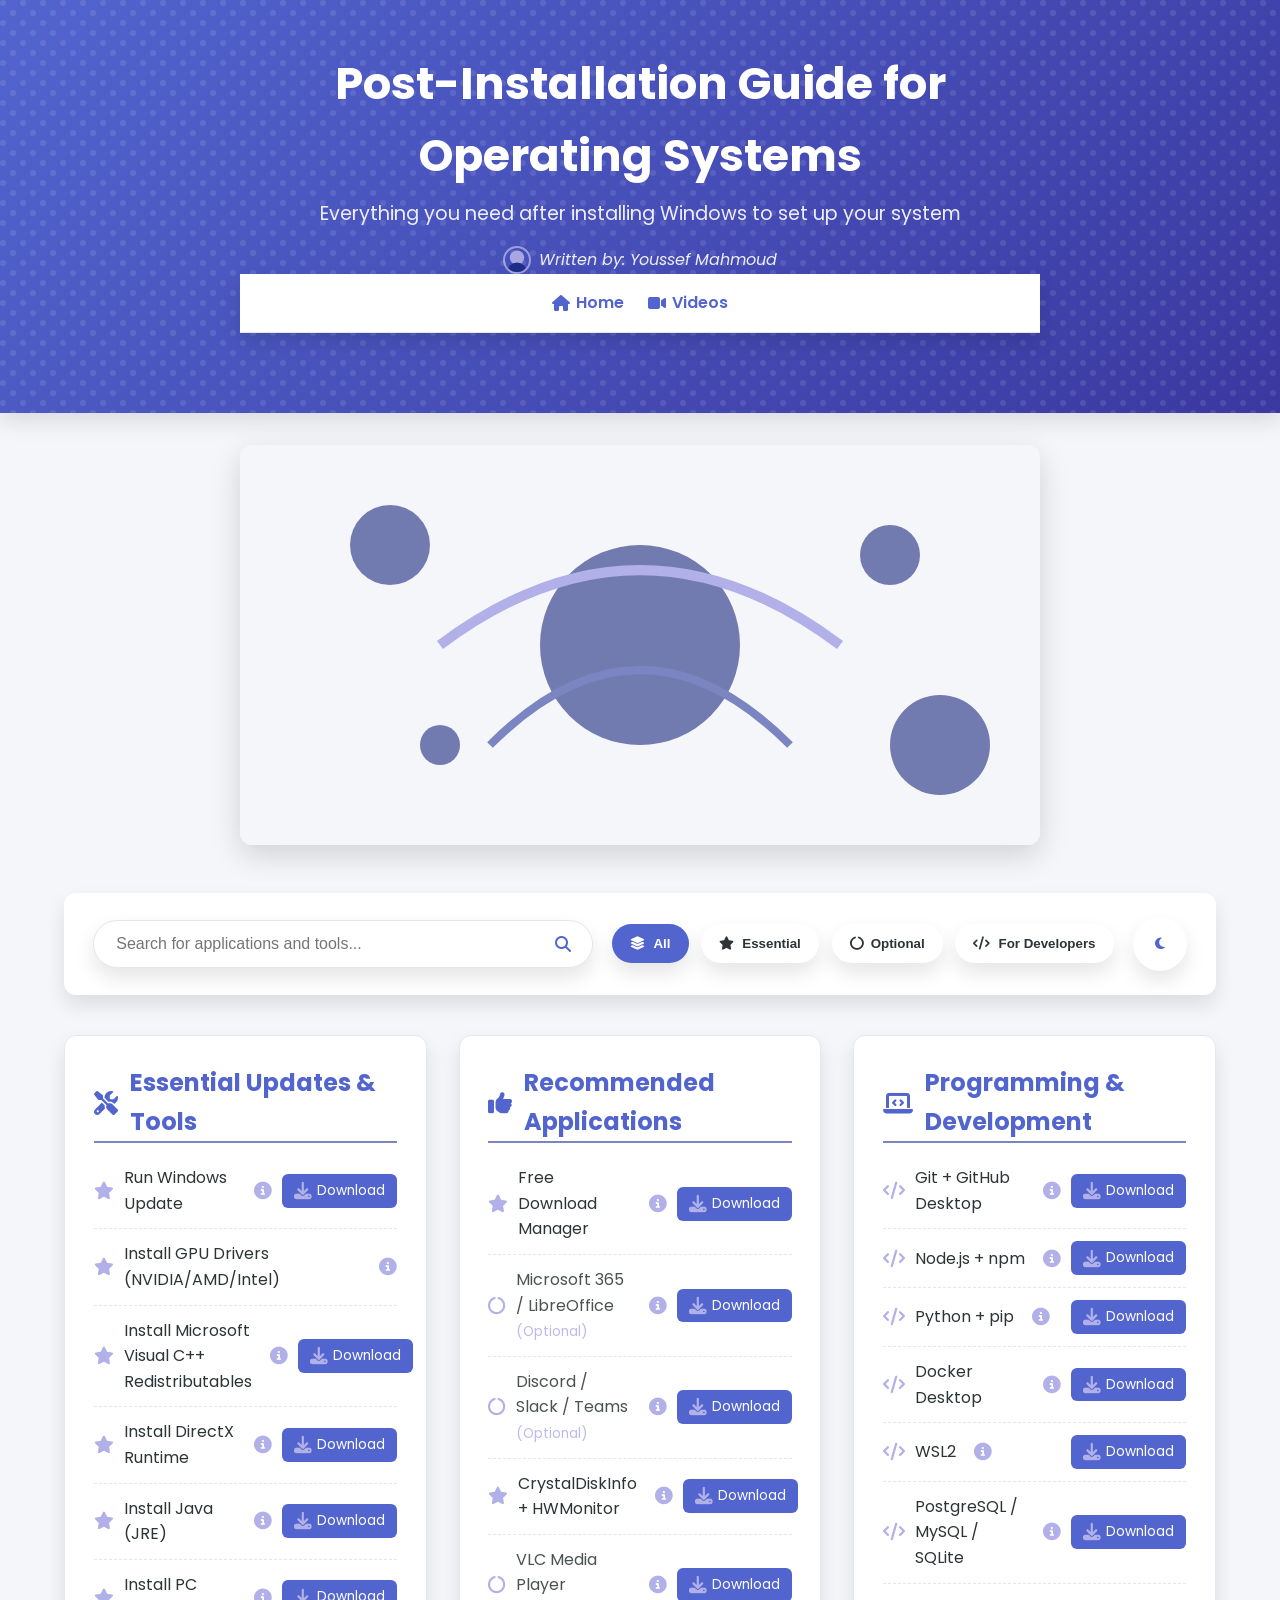
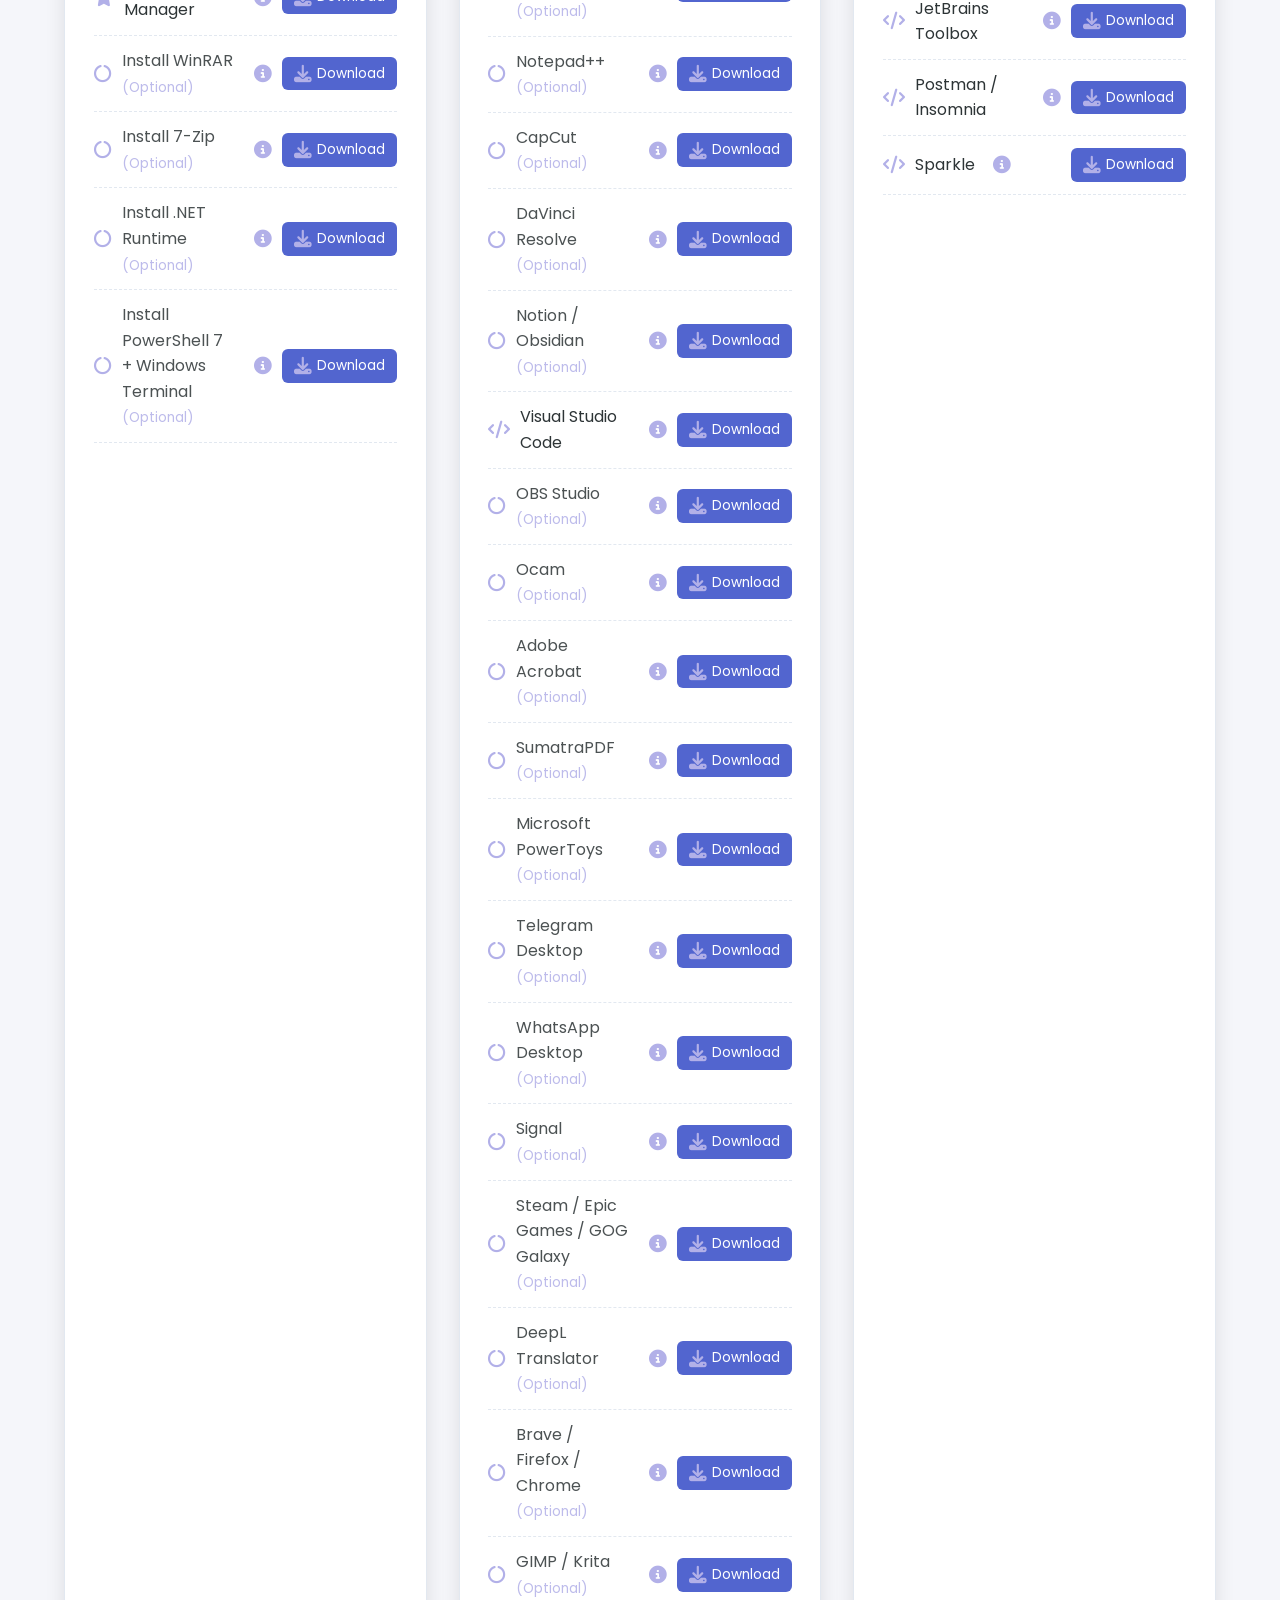
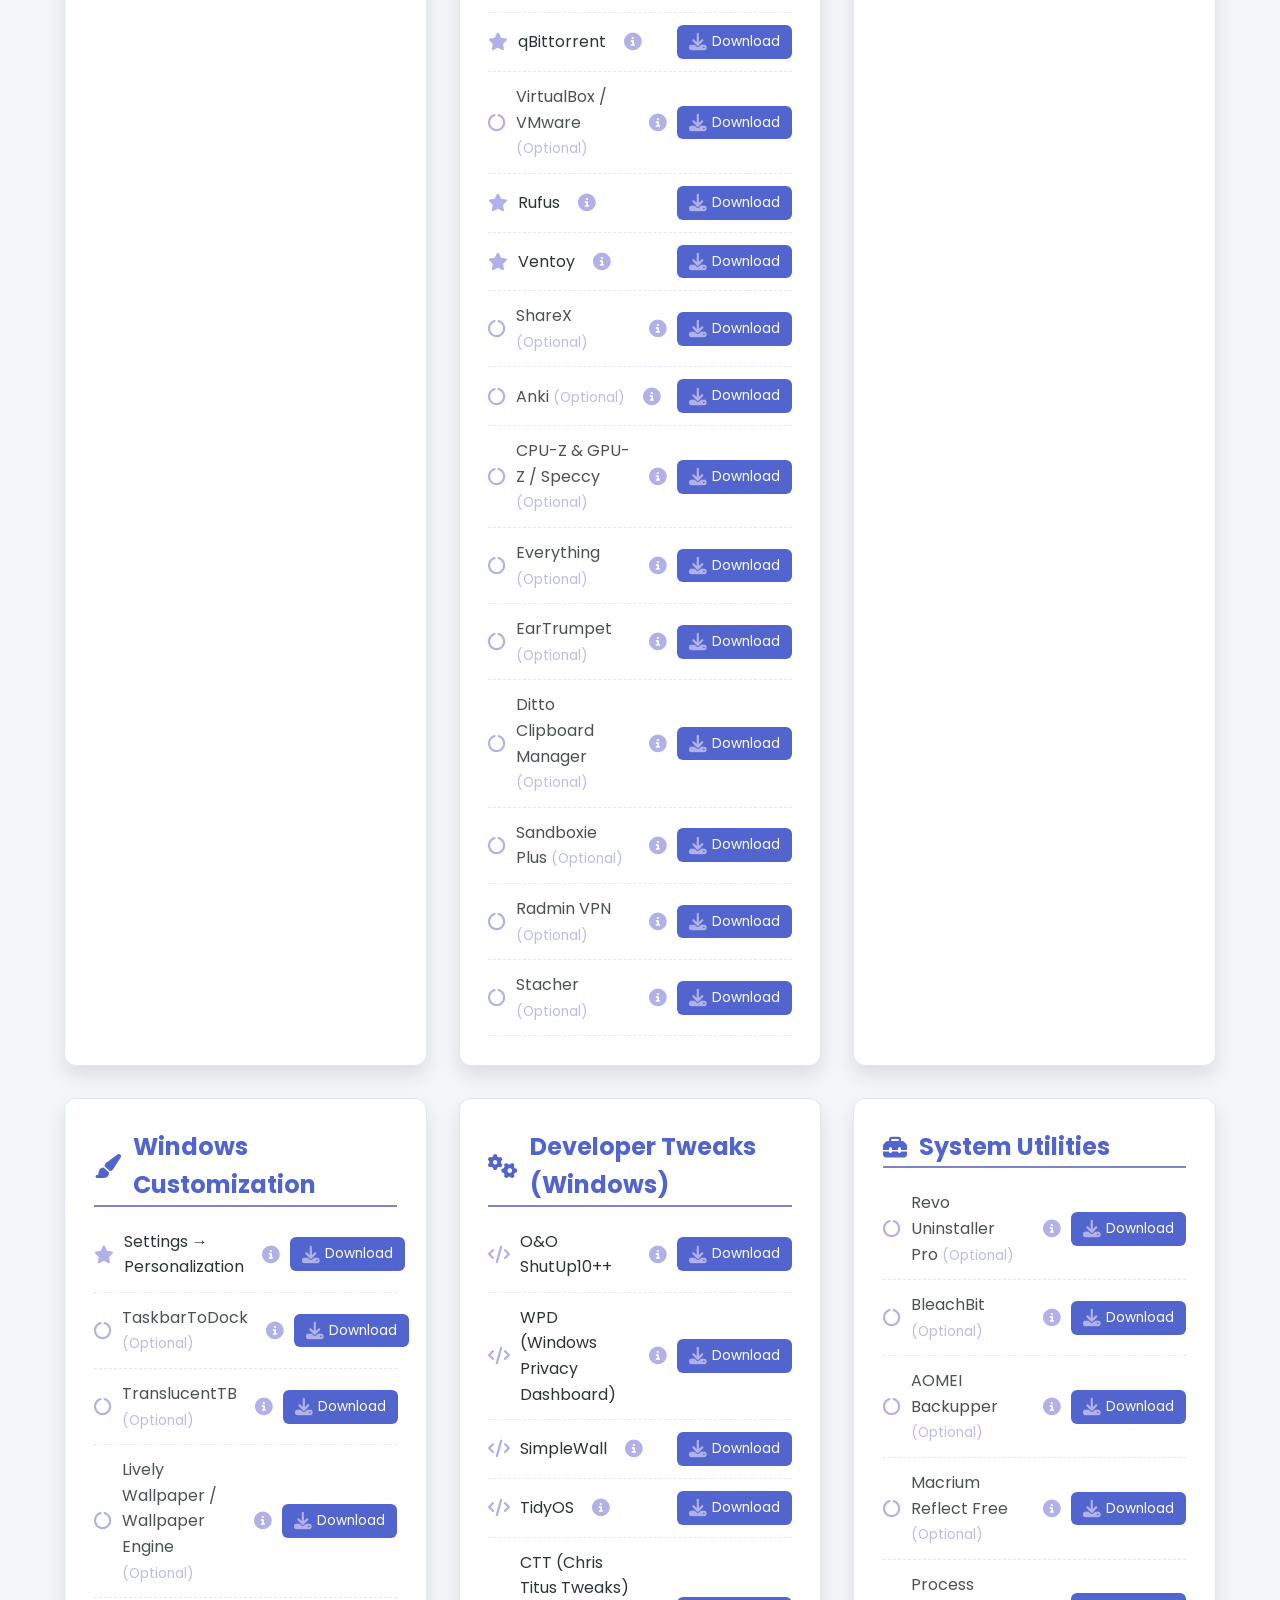
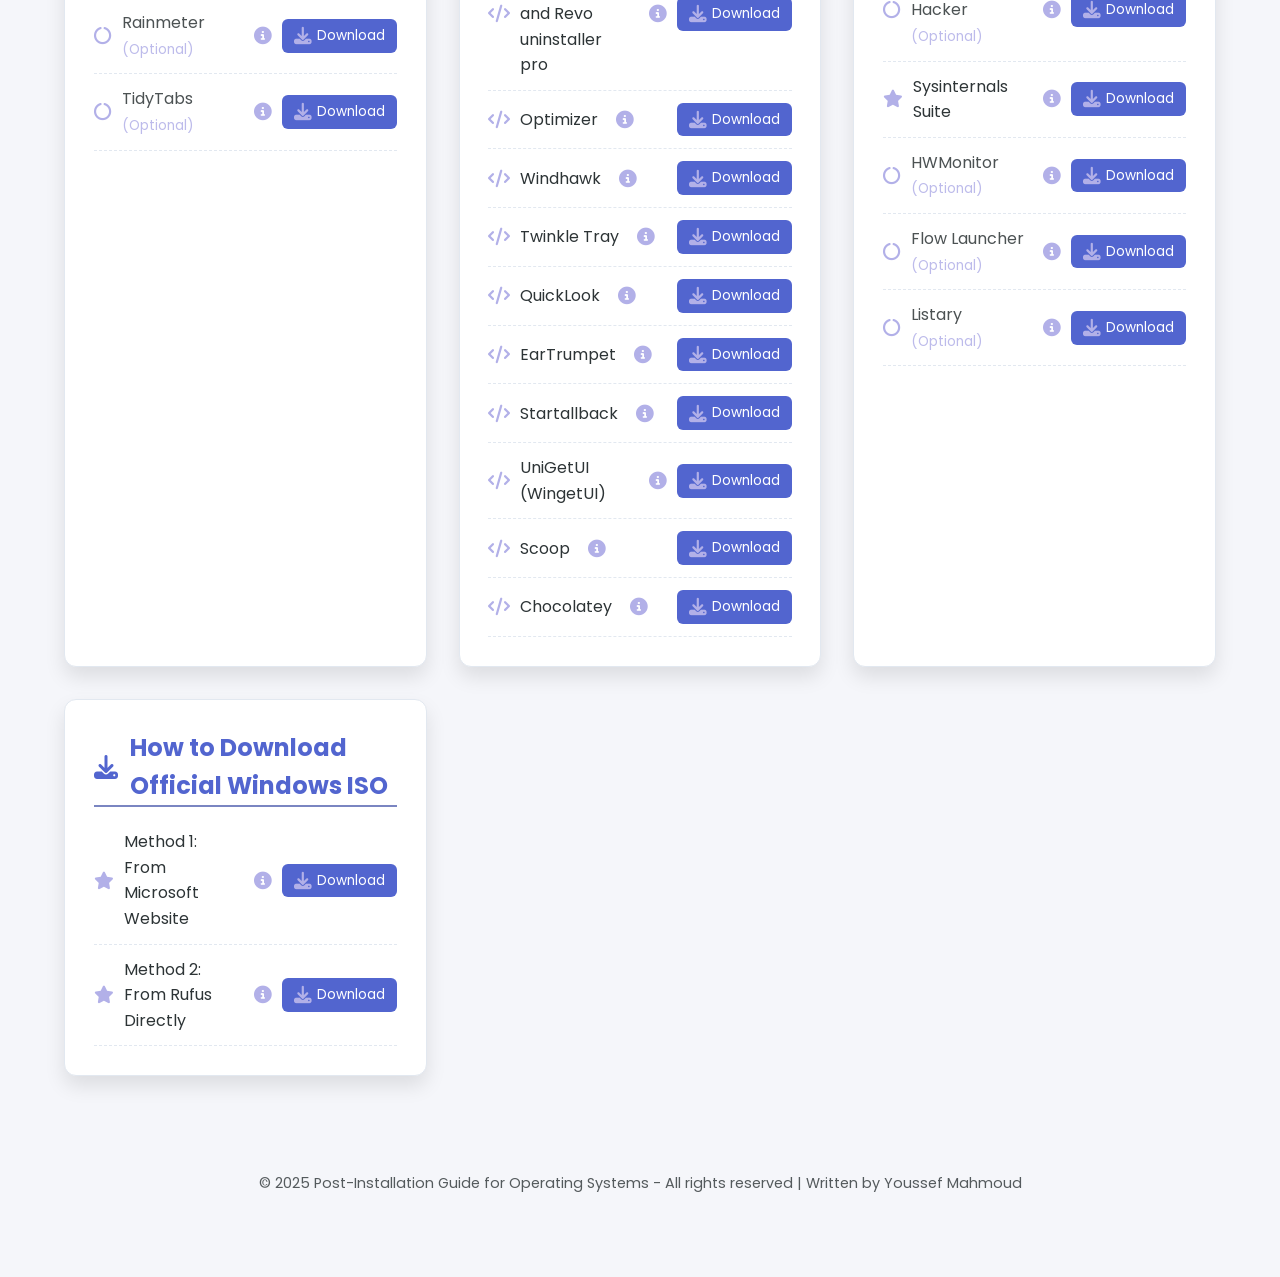
==== index.html @ 60658f1a "Update index.html" ====
<!DOCTYPE html>
<html lang="en">

<head>
    <meta charset="UTF-8">
    <meta name="viewport" content="width=device-width, initial-scale=1.0">
    <title>Post-Installation Guide for Operating Systems</title>
    <link rel="stylesheet" href="https://cdnjs.cloudflare.com/ajax/libs/font-awesome/6.4.0/css/all.min.css">
    <link href="https://fonts.googleapis.com/css2?family=Poppins:wght@300;400;500;600;700&display=swap"
        rel="stylesheet">
    <style>
        :root {
            --primary: #5265cf;
            --primary-dark: #3B38A0;
            --secondary: #7A85C1;
            --accent: #B2B0E8;
            --text: #2d3436;
            --bg: #f5f6fa;
            --card: #ffffff;
            --border: #e2e8f0;
            --shadow: 0 10px 20px rgba(0, 0, 0, 0.1);
            --radius: 12px;
            --transition: all 0.3s ease;
            --header-bg: linear-gradient(135deg, var(--primary), var(--primary-dark));
            --filter-btn-bg: #ffffff;
            --filter-btn-text: #2d3436;
            --search-bg: #ffffff;
        }

        .dark-mode {
            --text: #e2e8f0;
            --bg: #121826;
            --card: #1a2234;
            --border: #2d3748;
            --shadow: 0 10px 20px rgba(0, 0, 0, 0.25);
            --header-bg: linear-gradient(135deg, var(--primary-dark), var(--primary));
            --filter-btn-bg: #1e293b;
            --filter-btn-text: #e2e8f0;
            --search-bg: #1e293b;
        }

        /* Make all H2 headers and icons visible in dark mode */
        .dark-mode h2,
        .dark-mode h2 i {
            color: var(--text);
        }



        * {
            margin: 0;
            padding: 0;
            box-sizing: border-box;
            transition: var(--transition);
        }

        body {
            font-family: 'Poppins', sans-serif;
            background-color: var(--bg);
            color: var(--text);
            line-height: 1.6;
            padding-bottom: 50px;
        }

        header {
            background: var(--header-bg);
            color: white;
            padding: 3rem 1rem;
            text-align: center;
            box-shadow: var(--shadow);
            position: relative;
            overflow: hidden;
        }

        header::before {
            content: "";
            position: absolute;
            top: 0;
            left: 0;
            right: 0;
            bottom: 0;
            background-image: url("data:image/svg+xml,%3Csvg width='20' height='20' viewBox='0 0 20 20' xmlns='http://www.w3.org/2000/svg'%3E%3Cg fill='%23ffffff' fill-opacity='0.1' fill-rule='evenodd'%3E%3Ccircle cx='3' cy='3' r='3'/%3E%3Ccircle cx='13' cy='13' r='3'/%3E%3C/g%3E%3C/svg%3E");
            z-index: 0;
        }

        .header-content {
            position: relative;
            z-index: 1;
            max-width: 800px;
            margin: 0 auto;
        }

        h1 {
            font-size: 2.8rem;
            margin-bottom: 0.5rem;
            font-weight: 700;
        }

        .subtitle {
            font-size: 1.2rem;
            opacity: 0.9;
            margin-bottom: 1rem;
        }

        .author {
            font-style: italic;
            opacity: 0.9;
            display: flex;
            align-items: center;
            justify-content: center;
            gap: 8px;
        }

        .author img {
            width: 28px;
            height: 28px;
            border-radius: 50%;
            object-fit: cover;
            border: 2px solid rgba(255, 255, 255, 0.5);
        }

        .container {
            max-width: 1200px;
            margin: 2.5rem auto;
            padding: 0 1.5rem;
        }

        .controls {
            display: flex;
            flex-wrap: wrap;
            gap: 1.2rem;
            margin-bottom: 2.5rem;
            justify-content: center;
            align-items: center;
            background: var(--card);
            padding: 1.5rem;
            border-radius: var(--radius);
            box-shadow: var(--shadow);
        }

        .search-box {
            flex: 1;
            min-width: 280px;
            max-width: 500px;
            position: relative;
        }

        .search-box input {
            width: 100%;
            padding: 14px 22px;
            border: 1px solid var(--border);
            border-radius: 50px;
            background-color: var(--search-bg);
            color: var(--text);
            font-size: 1rem;
            box-shadow: var(--shadow);
        }

        .search-box i {
            position: absolute;
            right: 22px;
            top: 50%;
            transform: translateY(-50%);
            color: var(--primary);
        }

        .filter-buttons {
            display: flex;
            flex-wrap: wrap;
            gap: 0.8rem;
            justify-content: center;
        }

        .filter-btn {
            padding: 12px 18px;
            border: none;
            border-radius: 50px;
            background-color: var(--filter-btn-bg);
            color: var(--filter-btn-text);
            cursor: pointer;
            font-weight: 600;
            box-shadow: var(--shadow);
            display: flex;
            align-items: center;
            gap: 8px;
        }

        .filter-btn.active {
            background-color: var(--primary);
            color: white;
        }

        .filter-btn:hover {
            background-color: var(--primary);
            color: white;
            transform: translateY(-2px);
        }

        .theme-toggle {
            background: var(--card);
            border: none;
            border-radius: 50%;
            width: 54px;
            height: 54px;
            display: flex;
            align-items: center;
            justify-content: center;
            cursor: pointer;
            box-shadow: var(--shadow);
            color: var(--primary);
        }

        .theme-toggle:hover {
            transform: rotate(15deg) scale(1.1);
        }

        .content {
            display: grid;
            grid-template-columns: repeat(auto-fill, minmax(330px, 1fr));
            gap: 2rem;
        }

        .category {
            background-color: var(--card);
            border-radius: var(--radius);
            padding: 1.8rem;
            box-shadow: var(--shadow);
            transition: transform 0.3s ease;
            border: 1px solid var(--border);
        }

        .category:hover {
            transform: translateY(-8px);
            box-shadow: 0 12px 20px rgba(0, 0, 0, 0.15);
        }


        .category h2 {
            color: var(--primary);
            font-size: 1.5em;
            margin-bottom: 10px;
            border-bottom: 2px solid var(--secondary);
            display: flex;
            align-items: center;
            gap: 12px;

        }

        .category ul {
            list-style-type: none;
        }

        .category li {
            padding: 12px 0;
            border-bottom: 1px dashed var(--border);
            display: flex;
            align-items: center;
            justify-content: space-between;
            gap: 10px;
        }

        .category li:last-child {
            border-bottom: none;
        }

        .category li .item-content {
            display: flex;
            align-items: center;
            gap: 10px;
            flex: 1;
        }

        .category li i {
            color: var(--accent);
            font-size: 1.1rem;
        }

        .optional {
            opacity: 0.85;
        }

        .optional::after {
            content: " (Optional)";
            font-size: 0.85em;
            color: var(--accent);
        }

        .download-btn {
            background: var(--primary);
            color: white;
            border: none;
            border-radius: 6px;
            padding: 6px 12px;
            font-size: 0.85rem;
            cursor: pointer;
            text-decoration: none;
            display: inline-flex;
            align-items: center;
            gap: 5px;
            transition: all 0.2s ease;
        }

        .download-btn:hover {
            background: var(--primary-dark);
            transform: translateY(-2px);
        }

        .footer {
            text-align: center;
            margin-top: 4rem;
            padding: 2rem 1rem;
            color: var(--text);
            opacity: 0.8;
            font-size: 0.9rem;
        }

        .tech-image {
            display: flex;
            justify-content: center;
            margin: 2rem 0 3rem;
        }

        .tech-image img {
            max-width: 100%;
            height: auto;
            border-radius: 12px;
            box-shadow: 0 10px 30px rgba(0, 0, 0, 0.15);
        }

        @media (max-width: 768px) {
            .content {
                grid-template-columns: 1fr;
            }

            .controls {
                flex-direction: column;
            }

            .search-box {
                width: 100%;
            }

            h1 {
                font-size: 2.2rem;
            }
        }

        .highlight {
            background-color: rgba(178, 176, 232, 0.3);
            border-radius: 4px;
            padding: 0 4px;
            font-weight: 500;
        }

        .mode-indicator {
            position: fixed;
            bottom: 20px;
            right: 20px;
            background: var(--primary);
            color: white;
            padding: 10px 15px;
            border-radius: 50px;
            font-size: 0.9rem;
            box-shadow: var(--shadow);
            display: flex;
            align-items: center;
            gap: 8px;
            z-index: 100;
            opacity: 0.9;
            display: none;
        }

        .program-info {
            display: none;
            background: var(--card);
            border-left: 4px solid var(--primary);
            padding: 12px;
            margin-top: 8px;
            border-radius: 4px;
            font-size: 0.9rem;
            color: var(--text);
        }

        .info-icon {
            color: var(--primary);
            cursor: pointer;
            margin-left: 8px;
        }

        .info-icon:hover {
            color: var(--accent);
        }

        /* Navigation bar */
        .nav-bar {
            display: flex;
            justify-content: center;
            gap: 1.5rem;
            padding: 1rem;
            background: var(--card);
            box-shadow: var(--shadow);
            border-bottom: 1px solid var(--border);
            margin-bottom: 2rem;
        }

        .nav-link {
            font-weight: 600;
            text-decoration: none;
            color: var(--primary);
            display: flex;
            align-items: center;
            gap: 6px;
        }

        .nav-link:hover {
            color: var(--primary-dark);
        }
    </style>
</head>

<body class="light-mode">
    <header>
        <div class="header-content">
            <h1>Post-Installation Guide for Operating Systems</h1>
            <p class="subtitle">Everything you need after installing Windows to set up your system</p>
            <p class="author">
                <img src="data:image/svg+xml,%3Csvg xmlns='http://www.w3.org/2000/svg' viewBox='0 0 100 100'%3E%3Ccircle cx='50' cy='40' r='30' fill='%23B2B0E8'/%3E%3Ccircle cx='50' cy='100' r='40' fill='%231A2A80'/%3E%3C/svg%3E"
                    alt="Youssef Mahmoud">
                Written by: Youssef Mahmoud
            </p>
            <nav class="nav-bar">
                <a href="index.html" class="nav-link"><i class="fas fa-home"></i> Home</a>
                <a href="videos.html" class="nav-link"><i class="fas fa-video"></i> Videos</a>
            </nav>

        </div>
    </header>

    <div class="tech-image">
        <img src="data:image/svg+xml,%3Csvg xmlns='http://www.w3.org/2000/svg' viewBox='0 0 800 400'%3E%3Crect fill='%23f5f6fa' width='800' height='400'/%3E%3Cg fill='%231A2A80' opacity='0.6'%3E%3Ccircle cx='400' cy='200' r='100'/%3E%3Ccircle cx='650' cy='110' r='30'/%3E%3Ccircle cx='200' cy='300' r='20'/%3E%3Ccircle cx='150' cy='100' r='40'/%3E%3Ccircle cx='700' cy='300' r='50'/%3E%3C/g%3E%3Cpath d='M200,200 Q400,50 600,200' stroke='%23B2B0E8' stroke-width='10' fill='none'/%3E%3Cpath d='M250,300 Q400,150 550,300' stroke='%237A85C1' stroke-width='8' fill='none'/%3E%3C/svg%3E"
            alt="Tech Background" width="800" height="400" id="tech-image">
    </div>

    <div class="container">
        <div class="controls">
            <div class="search-box">
                <input type="text" id="search-input" placeholder="Search for applications and tools...">
                <i class="fas fa-search"></i>
            </div>

            <div class="filter-buttons">
                <button class="filter-btn active" data-filter="all">
                    <i class="fas fa-layer-group"></i> All
                </button>
                <button class="filter-btn" data-filter="essential">
                    <i class="fas fa-star"></i> Essential
                </button>
                <button class="filter-btn" data-filter="optional">
                    <i class="fas fa-circle-notch"></i> Optional
                </button>
                <button class="filter-btn" data-filter="dev">
                    <i class="fas fa-code"></i> For Developers
                </button>
            </div>

            <button class="theme-toggle" id="theme-toggle">
                <i class="fas fa-moon"></i>
            </button>
        </div>

        <div class="content" id="content-container">
            <!-- Content will be populated by JavaScript -->
        </div>
    </div>

    <div class="footer">
        <p>© 2025 Post-Installation Guide for Operating Systems - All rights reserved | Written by Youssef Mahmoud</p>
    </div>

    <div class="mode-indicator" id="mode-indicator">
        <i class="fas fa-sun"></i> Light Mode
    </div>

    <script>
        // Data from the PDF with download links and descriptions
        const data = [
            {
                title: "Essential Updates & Tools",
                icon: "fas fa-tools",
                items: [
                    { name: "Run Windows Update", type: "essential", link: "ms-settings:windowsupdate", description: "Keep your system secure and up-to-date with the latest patches and features from Microsoft." },
                    { name: "Install GPU Drivers (NVIDIA/AMD/Intel)", type: "essential", description: "Get the latest graphics drivers for optimal gaming and multimedia performance." },
                    { name: "Install Microsoft Visual C++ Redistributables", type: "essential", link: "https://github.com/MicrosoftDocs/cpp-docs/blob/main/docs/windows/latest-supported-vc-redist.md", description: "Required runtime components for many applications developed with Visual Studio." },
                    { name: "Install DirectX Runtime", type: "essential", link: "https://www.microsoft.com/en-us/download/details.aspx?id=35", description: "Essential for running games and multimedia applications on Windows." },
                    { name: "Install Java (JRE)", type: "essential", link: "https://www.java.com/download/", description: "Java Runtime Environment needed to run Java applications and applets." },
                    { name: "Install PC Manager", type: "essential", link: "https://pcmanager.microsoft.com/en-us", description: "Microsoft's utility for optimizing and maintaining your PC's performance." },
                    { name: "Install WinRAR", type: "optional", link: "https://www.win-rar.com/download.html", description: "Powerful archive manager that can unpack various compression formats." },
                    { name: "Install 7-Zip", type: "optional", link: "https://www.7-zip.org/download.html", description: "Open-source file archiver with high compression ratio support for many formats." },
                    { name: "Install .NET Runtime", type: "optional", link: "https://dotnet.microsoft.com/download/dotnet", description: "Framework for building and running applications on Windows." },
                    { name: "Install PowerShell 7 + Windows Terminal", type: "optional", link: "https://github.com/PowerShell/PowerShell/releases", description: "Modern command-line shell and terminal for power users and developers." }
                ]
            },
            {
                title: "Recommended Applications",
                icon: "fas fa-thumbs-up",
                items: [
                    { name: "Free Download Manager", type: "essential", link: "https://www.freedownloadmanager.org/download.htm", description: "Accelerates downloads and supports torrents and video downloading." },
                    { name: "Microsoft 365 / LibreOffice", type: "optional", link: "https://www.microsoft.com/microsoft-365", description: "Productivity suites for documents, spreadsheets, and presentations." },
                    { name: "Discord / Slack / Teams", type: "optional", link: "https://discord.com/download", description: "Communication platforms for messaging, voice, and video calls." },
                    { name: "CrystalDiskInfo + HWMonitor", type: "essential", link: "https://crystalmark.info/en/software/crystaldiskinfo/", description: "Tools for monitoring hard drive health and system temperatures." },
                    { name: "VLC Media Player", type: "optional", link: "https://www.videolan.org/vlc/", description: "Versatile media player that supports almost all audio and video formats." },
                    { name: "Notepad++", type: "optional", link: "https://notepad-plus-plus.org/downloads/", description: "Advanced text editor with syntax highlighting for programmers." },
                    { name: "CapCut", type: "optional", link: "https://www.capcut.com/download", description: "User-friendly video editing software with professional features." },
                    { name: "DaVinci Resolve", type: "optional", link: "https://www.blackmagicdesign.com/products/davinciresolve", description: "Professional video editing, color correction, and audio post-production software." },
                    { name: "Notion / Obsidian", type: "optional", link: "https://www.notion.so/desktop", description: "Note-taking and knowledge management applications." },
                    { name: "Visual Studio Code", type: "dev", link: "https://code.visualstudio.com/download", description: "Lightweight but powerful source code editor with extensive extension support." },
                    { name: "OBS Studio", type: "optional", link: "https://obsproject.com/download", description: "Open-source software for video recording and live streaming." },
                    { name: "Ocam", type: "optional", link: "https://ohsoft.net/eng/ocam/", description: "A lightweight screen recorder and screenshot capture tool." },
                    { name: "Adobe Acrobat", type: "optional", link: "https://get.adobe.com/reader/", description: "PDF viewer and editor with advanced features for document management." },
                    { name: "SumatraPDF", type: "optional", link: "https://www.sumatrapdfreader.org/download-free-pdf-viewer", description: "Lightweight PDF, eBook, and document viewer with minimal resource usage." },
                    { name: "Microsoft PowerToys", type: "optional", link: "https://github.com/microsoft/PowerToys/releases", description: "Utilities for power users to tune and streamline Windows experience." },
                    { name: "Telegram Desktop", type: "optional", link: "https://desktop.telegram.org/", description: "Fast and secure messaging app with sync across devices." },
                    { name: "WhatsApp Desktop", type: "optional", link: "https://www.whatsapp.com/download", description: "Desktop version of the popular messaging application." },
                    { name: "Signal", type: "optional", link: "https://signal.org/download/", description: "Private and secure messaging app with end-to-end encryption." },
                    { name: "Steam / Epic Games / GOG Galaxy", type: "optional", link: "https://store.steampowered.com/about/", description: "Digital distribution platforms for video games." },
                    { name: "DeepL Translator", type: "optional", link: "https://www.deepl.com/translator", description: "AI-powered translation tool with high accuracy." },
                    { name: "Brave / Firefox / Chrome", type: "optional", link: "https://www.mozilla.org/firefox/new/", description: "Web browsers with various privacy and feature focuses." },
                    { name: "GIMP / Krita", type: "optional", link: "https://www.gimp.org/downloads/", description: "Powerful image editing and digital painting applications." },
                    { name: "qBittorrent", type: "essential", link: "https://www.qbittorrent.org/download.php", description: "Open-source BitTorrent client with no ads and low resource usage." },
                    { name: "VirtualBox / VMware", type: "optional", link: "https://www.virtualbox.org/wiki/Downloads", description: "Virtualization software for running multiple operating systems simultaneously." },
                    { name: "Rufus", type: "essential", link: "https://rufus.ie/en/", description: "Utility for creating bootable USB drives from ISO images." },
                    { name: "Ventoy", type: "essential", link: "https://www.ventoy.net/en/download.html", description: "Tool to create bootable USB drives that can boot multiple ISO files." },
                    { name: "ShareX", type: "optional", link: "https://getsharex.com/", description: "Screen capture, file sharing and productivity tool with many features." },
                    { name: "Anki", type: "optional", link: "https://apps.ankiweb.net/", description: "Powerful flashcard application that uses spaced repetition for efficient learning." },
                    { name: "CPU-Z & GPU-Z / Speccy", type: "optional", link: "https://www.cpuid.com/softwares/cpu-z.html", description: "System information tools that provide detailed hardware specifications." },
                    { name: "Everything", type: "optional", link: "https://www.voidtools.com/downloads/", description: "Lightning-fast file search utility for Windows that indexes your entire drive." },
                    { name: "EarTrumpet", type: "optional", link: "https://github.com/File-New-Project/EarTrumpet/releases", description: "Volume control tool for Windows that provides per-application audio control." },
                    { name: "Ditto Clipboard Manager", type: "optional", link: "https://ditto-cp.sourceforge.io/", description: "Clipboard manager that saves everything you copy for later use." },
                    { name: "Sandboxie Plus", type: "optional", link: "https://sandboxie-plus.com/downloads/", description: "Run applications in an isolated sandbox environment to test and contain potential threats." },
                    { name: "Radmin VPN", type: "optional", link: "https://www.radmin-vpn.com/", description: "Free and easy-to-use VPN software for creating secure virtual LAN networks." },
                    { name: "Stacher", type: "optional", link: "https://stacher.io/", description: "Download YouTube videos and playlists for offline viewing." }
                ]
            },
            {
                title: "Programming & Development",
                icon: "fas fa-laptop-code",
                items: [
                    { name: "Git + GitHub Desktop", type: "dev", link: "https://git-scm.com/downloads", description: "Version control system and GUI client for managing code repositories." },
                    { name: "Node.js + npm", type: "dev", link: "https://nodejs.org/en/download/", description: "JavaScript runtime and package manager for server-side development." },
                    { name: "Python + pip", type: "dev", link: "https://www.python.org/downloads/", description: "Popular programming language and its package installer." },
                    { name: "Docker Desktop", type: "dev", link: "https://www.docker.com/products/docker-desktop", description: "Platform for developing, shipping, and running applications in containers." },
                    { name: "WSL2", type: "dev", link: "https://docs.microsoft.com/en-us/windows/wsl/install", description: "Windows Subsystem for Linux lets you run a Linux environment on Windows." },
                    { name: "PostgreSQL / MySQL / SQLite", type: "dev", link: "https://www.postgresql.org/download/", description: "Popular database management systems for application development." },
                    { name: "JetBrains Toolbox", type: "dev", link: "https://www.jetbrains.com/toolbox-app/", description: "Manages installations of JetBrains IDEs like IntelliJ, PyCharm, and WebStorm." },
                    { name: "Postman / Insomnia", type: "dev", link: "https://www.postman.com/downloads/", description: "API development and testing tools for building and using web services." },
                    { name: "Sparkle", type: "dev", link: "https://github.com/Parcoil/Sparkle/releases/tag/2.6.0", description: "An open-source software update framework for applications, enabling seamless self-updating capabilities. A PowerShell script has been added to download it." }
                ]
            },
            {
                title: "Windows Customization",
                icon: "fas fa-paint-brush",
                items: [
                    { name: "Settings → Personalization", type: "essential", link: "ms-settings:personalization", description: "Built-in Windows settings for customizing appearance and themes." },
                    { name: "TaskbarToDock", type: "optional", link: "https://github.com/d2dyno/TaskbarToDock", description: "Converts the Windows taskbar into a macOS-style dock." },
                    { name: "TranslucentTB", type: "optional", link: "https://github.com/TranslucentTB/TranslucentTB", description: "Makes the Windows taskbar translucent or completely transparent." },
                    { name: "Lively Wallpaper / Wallpaper Engine", type: "optional", link: "https://apps.microsoft.com/store/detail/lively-wallpaper/9NTM2QC6QWS7", description: "Applications for setting animated and interactive wallpapers." },
                    { name: "Rainmeter", type: "optional", link: "https://www.rainmeter.net/", description: "Desktop customization tool that displays customizable skins." },
                    { name: "TidyTabs", type: "optional", link: "https://www.nurgo-software.com/products/tidytabs", description: "Adds tabbed interface to standard Windows applications." }
                ]
            },
            {
                title: "Developer Tweaks (Windows)",
                icon: "fas fa-cogs",
                items: [
                    { name: "O&O ShutUp10++", type: "dev", link: "https://www.oo-software.com/en/shutup10", description: "Privacy tool that lets you control which Windows features can access your data." },
                    { name: "WPD (Windows Privacy Dashboard)", type: "dev", link: "https://wpd.app/", description: "Tool for adjusting privacy settings and disabling telemetry in Windows." },
                    { name: "SimpleWall", type: "dev", link: "https://www.henrypp.org/product/simplewall", description: "Simple Windows firewall tool with filtering rules for applications." },
                    { name: "TidyOS", type: "dev", link: "https://github.com/builtbybel/TidyOS", description: "Tool for debloating and optimizing Windows 10 and 11 installations." },
                    { name: "CTT (Chris Titus Tweaks) and Revo uninstaller pro", type: "dev", link: "https://github.com/ChrisTitusTech/winutil", description: "Scripts and tools for optimizing Windows performance and removing bloatware." },
                    { name: "Optimizer", type: "dev", link: "https://github.com/hellzerg/optimizer", description: "Portable tool for optimizing Windows by disabling unnecessary features." },
                    { name: "Windhawk", type: "dev", link: "https://windhawk.net/", description: "Platform for modding and customizing Windows with user-created mods." },
                    { name: "Twinkle Tray", type: "dev", link: "https://github.com/xanderfrangos/twinkle-tray", description: "Easily manage the brightness of multiple monitors." },
                    { name: "QuickLook", type: "dev", link: "https://github.com/QL-Win/QuickLook", description: "Bring macOS Quick Look feature to Windows - press spacebar to preview files." },
                    { name: "EarTrumpet", type: "dev", link: "https://github.com/File-New-Project/EarTrumpet/releases", description: "Per-application volume control for Windows." },
                    { name: "Startallback", type: "dev", link: "https://www.startallback.com/", description: "Customizes the Windows 11 Start menu and taskbar to be more like Windows 10." },
                    { name: "UniGetUI (WingetUI)", type: "dev", link: "https://github.com/martinet101/WingetUI", description: "GUI for package managers like Winget and Scoop to easily install applications." },
                    { name: "Scoop", type: "dev", link: "https://scoop.sh/", description: "Command-line installer for Windows that simplifies software installation." },
                    { name: "Chocolatey", type: "dev", link: "https://chocolatey.org/install", description: "Package manager for Windows that automates software installations." }
                ]
            },
            {
                title: "System Utilities",
                icon: "fas fa-toolbox",
                items: [
                    { name: "Revo Uninstaller Pro", type: "optional", link: "https://www.revouninstaller.com/products/revo-uninstaller-pro/", description: "Advanced uninstaller that removes leftover files and registry entries." },
                    { name: "BleachBit", type: "optional", link: "https://www.bleachbit.org/download", description: "System cleaner that frees disk space and protects privacy by deleting unnecessary files." },
                    { name: "AOMEI Backupper", type: "optional", link: "https://www.aomeitech.com/aomei-backupper.html", description: "Backup and restore software for system, disk, partition, and file backup." },
                    { name: "Macrium Reflect Free", type: "optional", link: "https://www.macrium.com/reflectfree", description: "Disk imaging and cloning solution for data backup and recovery." },
                    { name: "Process Hacker", type: "optional", link: "https://processhacker.sourceforge.io/downloads.php", description: "Advanced task manager with detailed process information and system monitoring." },
                    { name: "Sysinternals Suite", type: "essential", link: "https://docs.microsoft.com/en-us/sysinternals/downloads/sysinternals-suite", description: "Collection of advanced system utilities for Windows from Microsoft." },
                    { name: "HWMonitor", type: "optional", link: "https://www.cpuid.com/softwares/hwmonitor.html", description: "Hardware monitoring program that reads PC system health sensors." },
                    { name: "Flow Launcher", type: "optional", link: "https://www.flowlauncher.com/", description: "Application launcher for Windows that helps you quickly find and open programs." },
                    { name: "Listary", type: "optional", link: "https://www.listary.com/download", description: "Search utility that makes finding files and launching applications faster." }
                ]
            },
            {
                title: "How to Download Official Windows ISO",
                icon: "fas fa-download",
                items: [
                    { name: "Method 1: From Microsoft Website", type: "essential", link: "https://www.microsoft.com/software-download/windows10", description: "Official method to download Windows ISO directly from Microsoft's website." },
                    { name: "Method 2: From Rufus Directly", type: "essential", link: "https://rufus.ie/en/", description: "Use Rufus tool to download Windows ISO images and create bootable USB drives." }
                ]
            }
        ];

        // Render content to the page
        function renderContent(filter = 'all', searchTerm = '') {
            const container = document.getElementById('content-container');
            container.innerHTML = '';

            data.forEach(category => {
                const filteredItems = category.items.filter(item => {
                    const matchesFilter = filter === 'all' || item.type === filter;
                    const matchesSearch = item.name.toLowerCase().includes(searchTerm.toLowerCase());
                    return matchesFilter && matchesSearch;
                });

                if (filteredItems.length > 0) {
                    const categoryEl = document.createElement('div');
                    categoryEl.className = 'category';

                    let categoryHTML = `
                        <h2><i class="${category.icon}"></i> ${category.title}</h2>
                        <ul>
                    `;

                    filteredItems.forEach(item => {
                        let itemName = item.name;
                        if (searchTerm) {
                            const regex = new RegExp(`(${searchTerm})`, 'gi');
                            itemName = itemName.replace(regex, '<span class="highlight">$1</span>');
                        }

                        const optionalClass = item.type === 'optional' ? 'optional' : '';
                        const itemId = item.name.replace(/\s+/g, '-').toLowerCase();

                        categoryHTML += `
                            <li>
                                <div class="item-content">
                                    <i class="fas fa-${getItemIcon(item.type)}"></i> 
                                    <span class="${optionalClass}">${itemName}</span>
                                    <i class="fas fa-info-circle info-icon" onclick="toggleInfo('${itemId}')"></i>
                                </div>
                                ${item.link ? `<a href="${item.link}" target="_blank" class="download-btn"><i class="fas fa-download"></i> Download</a>` : ''}
                            </li>
                            <div class="program-info" id="${itemId}">
                                <p>${item.description}</p>
                            </div>
                        `;
                    });

                    categoryHTML += '</ul>';
                    categoryEl.innerHTML = categoryHTML;
                    container.appendChild(categoryEl);
                }
            });
        }

        // Toggle program info display
        function toggleInfo(itemId) {
            const infoElement = document.getElementById(itemId);
            if (infoElement.style.display === 'block') {
                infoElement.style.display = 'none';
            } else {
                // Hide all other info elements
                document.querySelectorAll('.program-info').forEach(el => {
                    el.style.display = 'none';
                });
                infoElement.style.display = 'block';
            }
        }

        // Get appropriate icon based on type
        function getItemIcon(type) {
            switch (type) {
                case 'essential': return 'star';
                case 'optional': return 'circle-notch';
                case 'dev': return 'code';
                default: return 'check';
            }
        }

        // Setup dark mode toggle
        function setupDarkMode() {
            const themeToggle = document.getElementById('theme-toggle');
            const icon = themeToggle.querySelector('i');
            const modeIndicator = document.getElementById('mode-indicator');
            const modeIcon = modeIndicator.querySelector('i');
            const techImage = document.getElementById('tech-image');

            // Check if user has a dark mode preference saved
            const savedTheme = localStorage.getItem('theme');
            const prefersDark = window.matchMedia('(prefers-color-scheme: dark)').matches;

            // Set initial theme
            if (savedTheme === 'light' || (!savedTheme && !prefersDark)) {
                document.body.classList.remove('dark-mode');
                document.body.classList.add('light-mode');
                icon.classList.remove('fa-sun');
                icon.classList.add('fa-moon');
                techImage.src = "data:image/svg+xml,%3Csvg xmlns='http://www.w3.org/2000/svg' viewBox='0 0 800 400'%3E%3Crect fill='%23f5f6fa' width='800' height='400'/%3E%3Cg fill='%231A2A80' opacity='0.6'%3E%3Ccircle cx='400' cy='200' r='100'/%3E%3Ccircle cx='650' cy='110' r='30'/%3E%3Ccircle cx='200' cy='300' r='20'/%3E%3Ccircle cx='150' cy='100' r='40'/%3E%3Ccircle cx='700' cy='300' r='50'/%3E%3C/g%3E%3Cpath d='M200,200 Q400,50 600,200' stroke='%23B2B0E8' stroke-width='10' fill='none'/%3E%3Cpath d='M250,300 Q400,150 550,300' stroke='%237A85C1' stroke-width='8' fill='none'/%3E%3C/svg%3E";
            } else {
                document.body.classList.remove('light-mode');
                document.body.classList.add('dark-mode');
                icon.classList.remove('fa-moon');
                icon.classList.add('fa-sun');
                techImage.src = "data:image/svg+xml,%3Csvg xmlns='http://www.w3.org/2000/svg' viewBox='0 0 800 400'%3E%3Crect fill='%23121826' width='800' height='400'/%3E%3Cg fill='%231A2A80' opacity='0.6'%3E%3Ccircle cx='400' cy='200' r='100'/%3E%3Ccircle cx='650' cy='110' r='30'/%3E%3Ccircle cx='200' cy='300' r='20'/%3E%3Ccircle cx='150' cy='100' r='40'/%3E%3Ccircle cx='700' cy='300' r='50'/%3E%3C/g%3E%3Cpath d='M200,200 Q400,50 600,200' stroke='%23B2B0E8' stroke-width='10' fill='none'/%3E%3Cpath d='M250,300 Q400,150 550,300' stroke='%237A85C1' stroke-width='8' fill='none'/%3E%3C/svg%3E";
            }

            themeToggle.addEventListener('click', () => {
                if (document.body.classList.contains('dark-mode')) {
                    document.body.classList.remove('dark-mode');
                    document.body.classList.add('light-mode');
                    localStorage.setItem('theme', 'light');
                    icon.classList.remove('fa-sun');
                    icon.classList.add('fa-moon');
                    modeIcon.classList.remove('fa-moon');
                    modeIcon.classList.add('fa-sun');
                    modeIndicator.innerHTML = '<i class="fas fa-sun"></i> Light Mode';
                    techImage.src = "data:image/svg+xml,%3Csvg xmlns='http://www.w3.org/2000/svg' viewBox='0 0 800 400'%3E%3Crect fill='%23f5f6fa' width='800' height='400'/%3E%3Cg fill='%231A2A80' opacity='0.6'%3E%3Ccircle cx='400' cy='200' r='100'/%3E%3Ccircle cx='650' cy='110' r='30'/%3E%3Ccircle cx='200' cy='300' r='20'/%3E%3Ccircle cx='150' cy='100' r='40'/%3E%3Ccircle cx='700' cy='300' r='50'/%3E%3C/g%3E%3Cpath d='M200,200 Q400,50 600,200' stroke='%23B2B0E8' stroke-width='10' fill='none'/%3E%3Cpath d='M250,300 Q400,150 550,300' stroke='%237A85C1' stroke-width='8' fill='none'/%3E%3C/svg%3E";
                } else {
                    document.body.classList.remove('light-mode');
                    document.body.classList.add('dark-mode');
                    localStorage.setItem('theme', 'dark');
                    icon.classList.remove('fa-moon');
                    icon.classList.add('fa-sun');
                    modeIcon.classList.remove('fa-sun');
                    modeIcon.classList.add('fa-moon');
                    modeIndicator.innerHTML = '<i class="fas fa-moon"></i> Dark Mode';
                    techImage.src = "data:image/svg+xml,%3Csvg xmlns='http://www.w3.org/2000/svg' viewBox='0 0 800 400'%3E%3Crect fill='%23121826' width='800' height='400'/%3E%3Cg fill='%231A2A80' opacity='0.6'%3E%3Ccircle cx='400' cy='200' r='100'/%3E%3Ccircle cx='650' cy='110' r='30'/%3E%3Ccircle cx='200' cy='300' r='20'/%3E%3Ccircle cx='150' cy='100' r='40'/%3E%3Ccircle cx='700' cy='300' r='50'/%3E%3C/g%3E%3Cpath d='M200,200 Q400,50 600,200' stroke='%23B2B0E8' stroke-width='10' fill='none'/%3E%3Cpath d='M250,300 Q400,150 550,300' stroke='%237A85C1' stroke-width='8' fill='none'/%3E%3C/svg%3E";
                }

                // Show mode indicator for 3 seconds
                modeIndicator.style.display = 'flex';
                setTimeout(() => {
                    modeIndicator.style.display = 'none';
                }, 3000);
            });
        }

        // Setup filtering and search
        function setupFilters() {
            const filterButtons = document.querySelectorAll('.filter-btn');
            const searchInput = document.getElementById('search-input');

            filterButtons.forEach(button => {
                button.addEventListener('click', () => {
                    filterButtons.forEach(btn => btn.classList.remove('active'));
                    button.classList.add('active');

                    const filter = button.getAttribute('data-filter');
                    renderContent(filter, searchInput.value);
                });
            });

            searchInput.addEventListener('input', () => {
                const activeFilter = document.querySelector('.filter-btn.active').getAttribute('data-filter');
                renderContent(activeFilter, searchInput.value);
            });
        }

        // Initialize the page
        document.addEventListener('DOMContentLoaded', () => {
            renderContent();
            setupDarkMode();
            setupFilters();

            // Hide mode indicator after 3 seconds of loading
            setTimeout(() => {
                document.getElementById('mode-indicator').style.display = 'none';
            }, 3000);
        });
    </script>
</body>

</html>
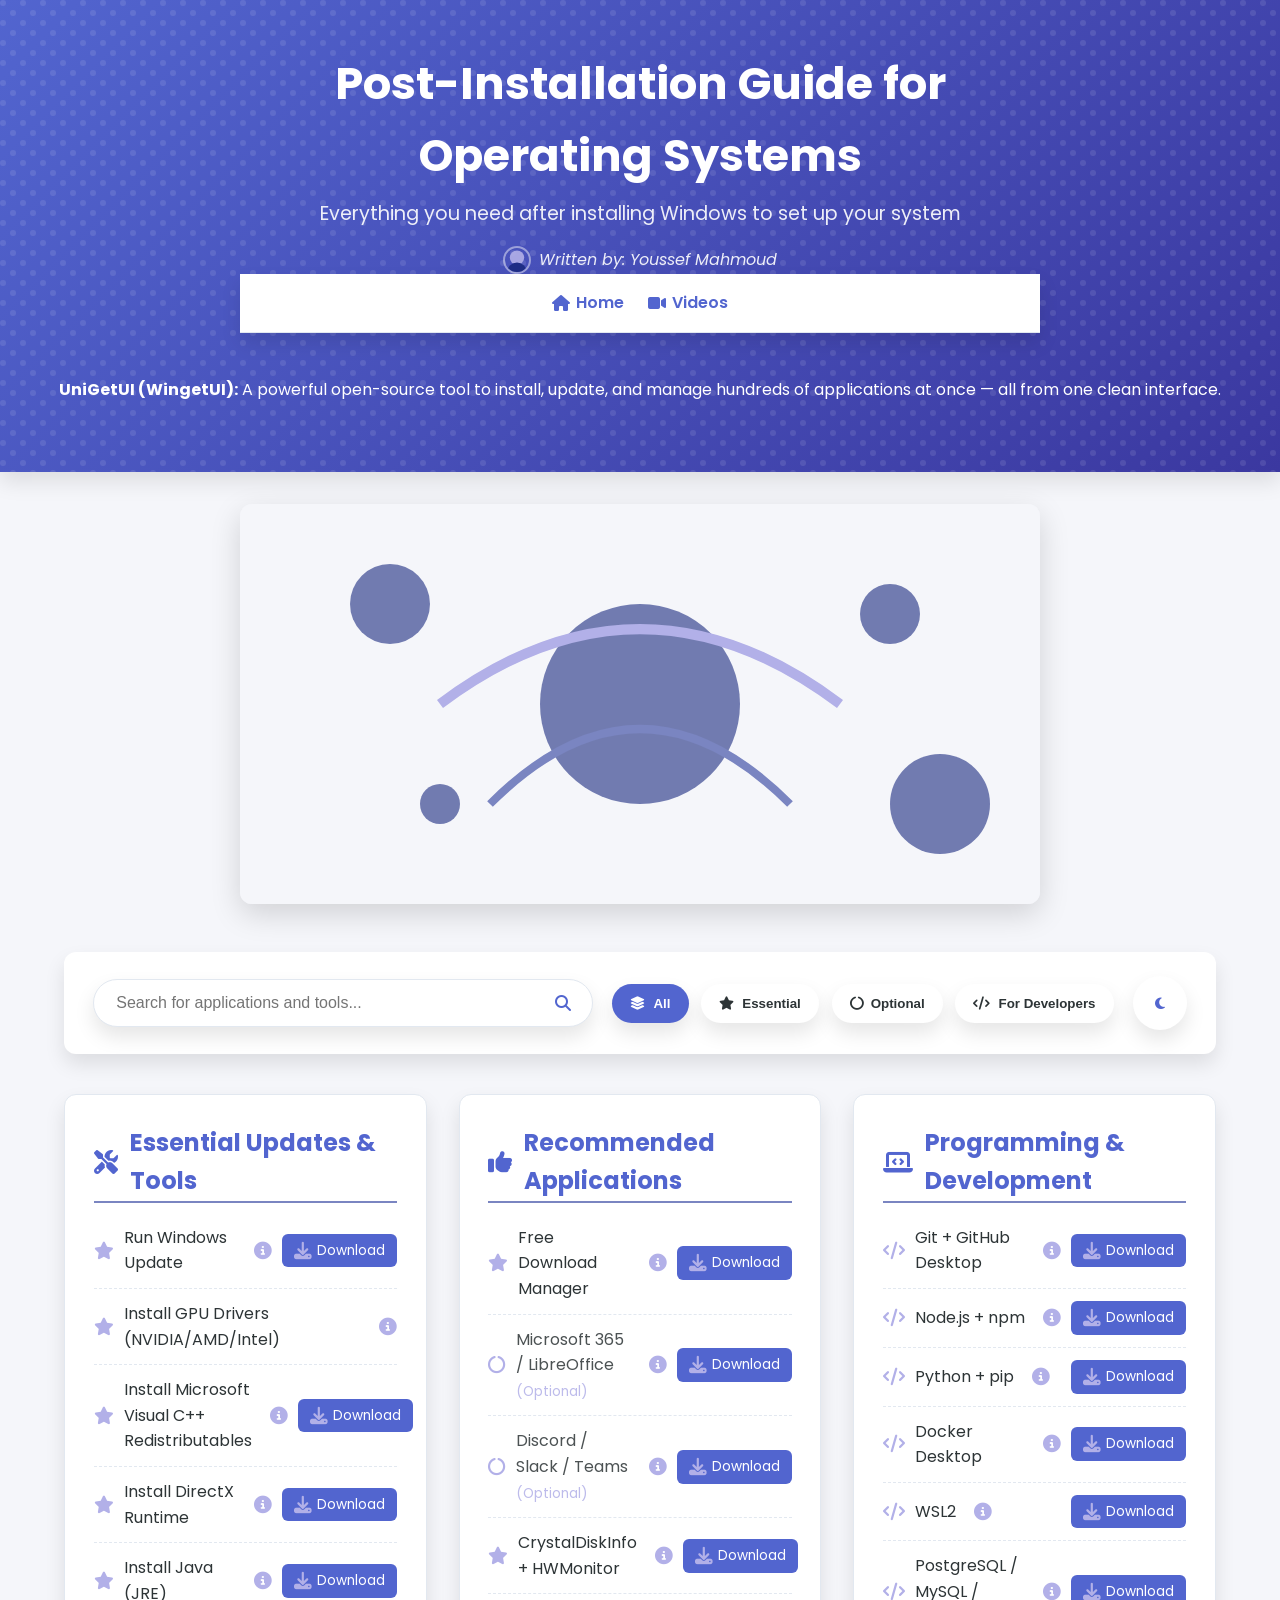
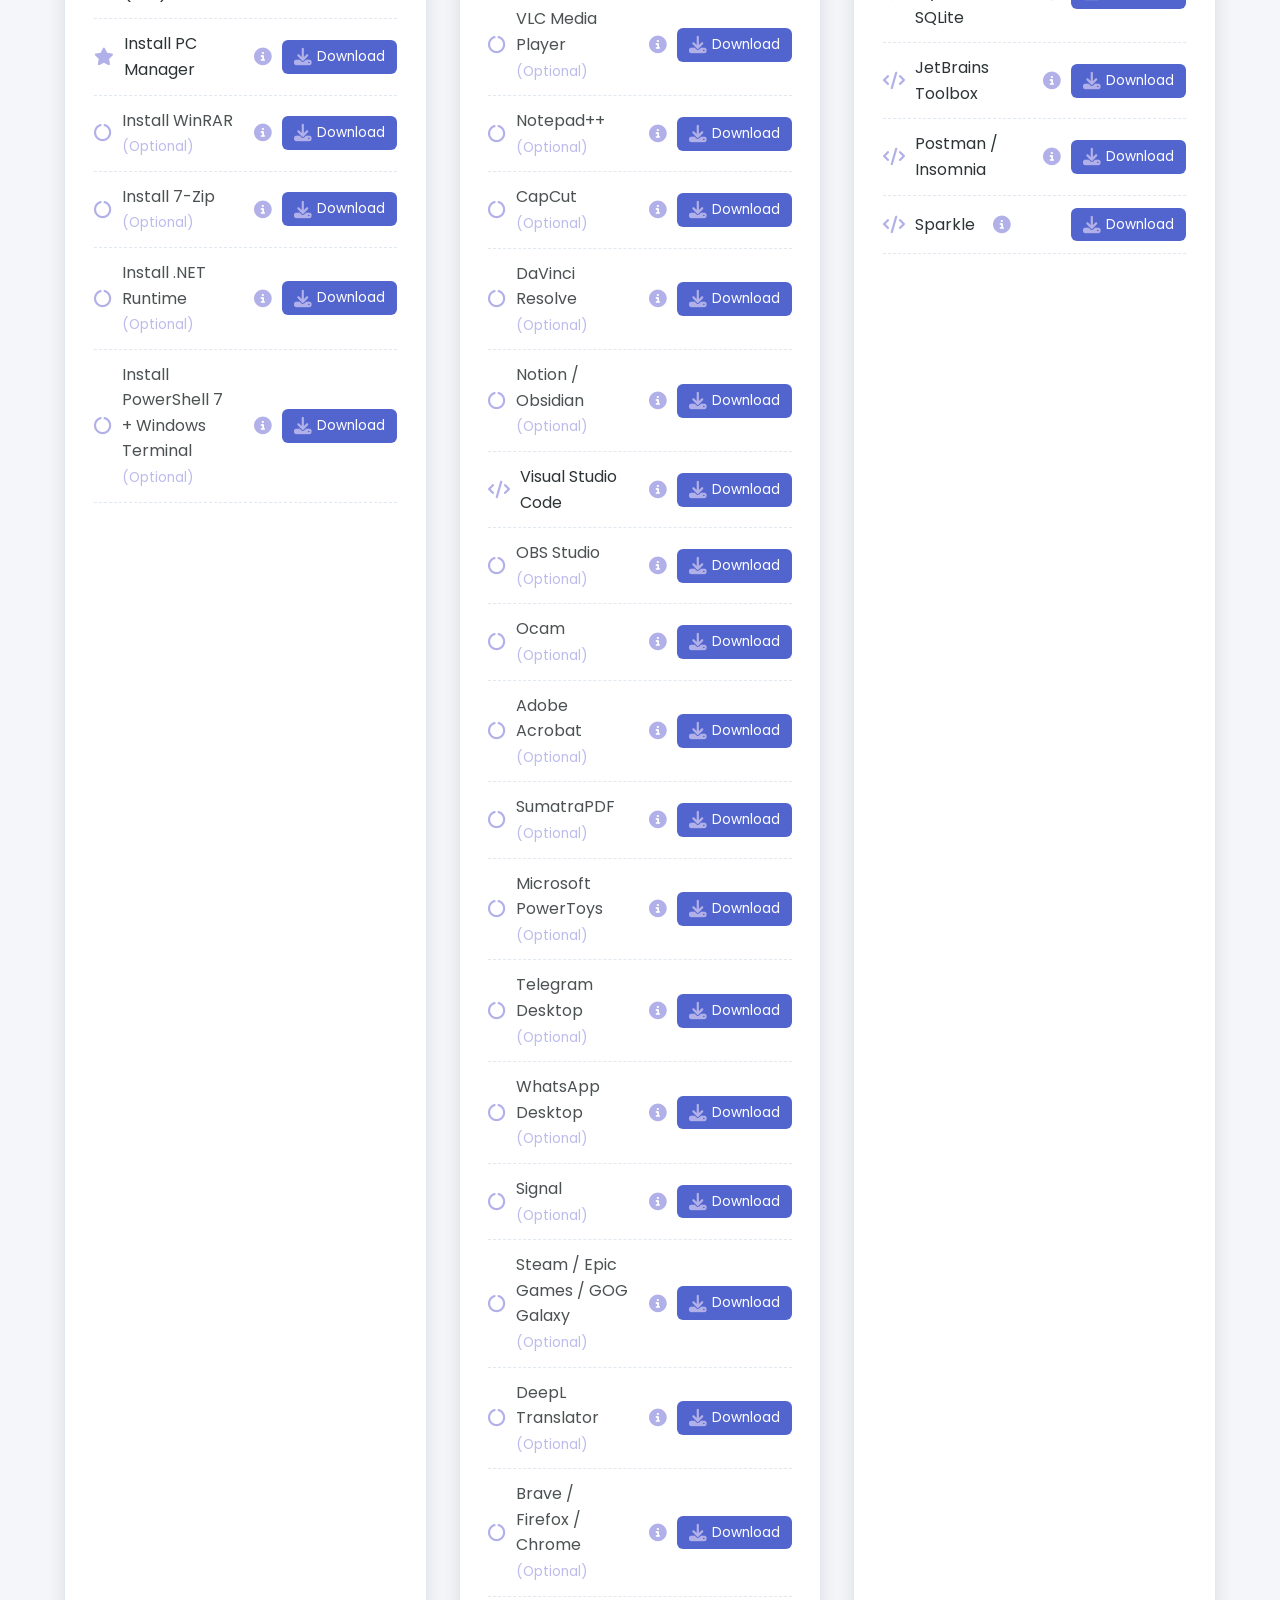
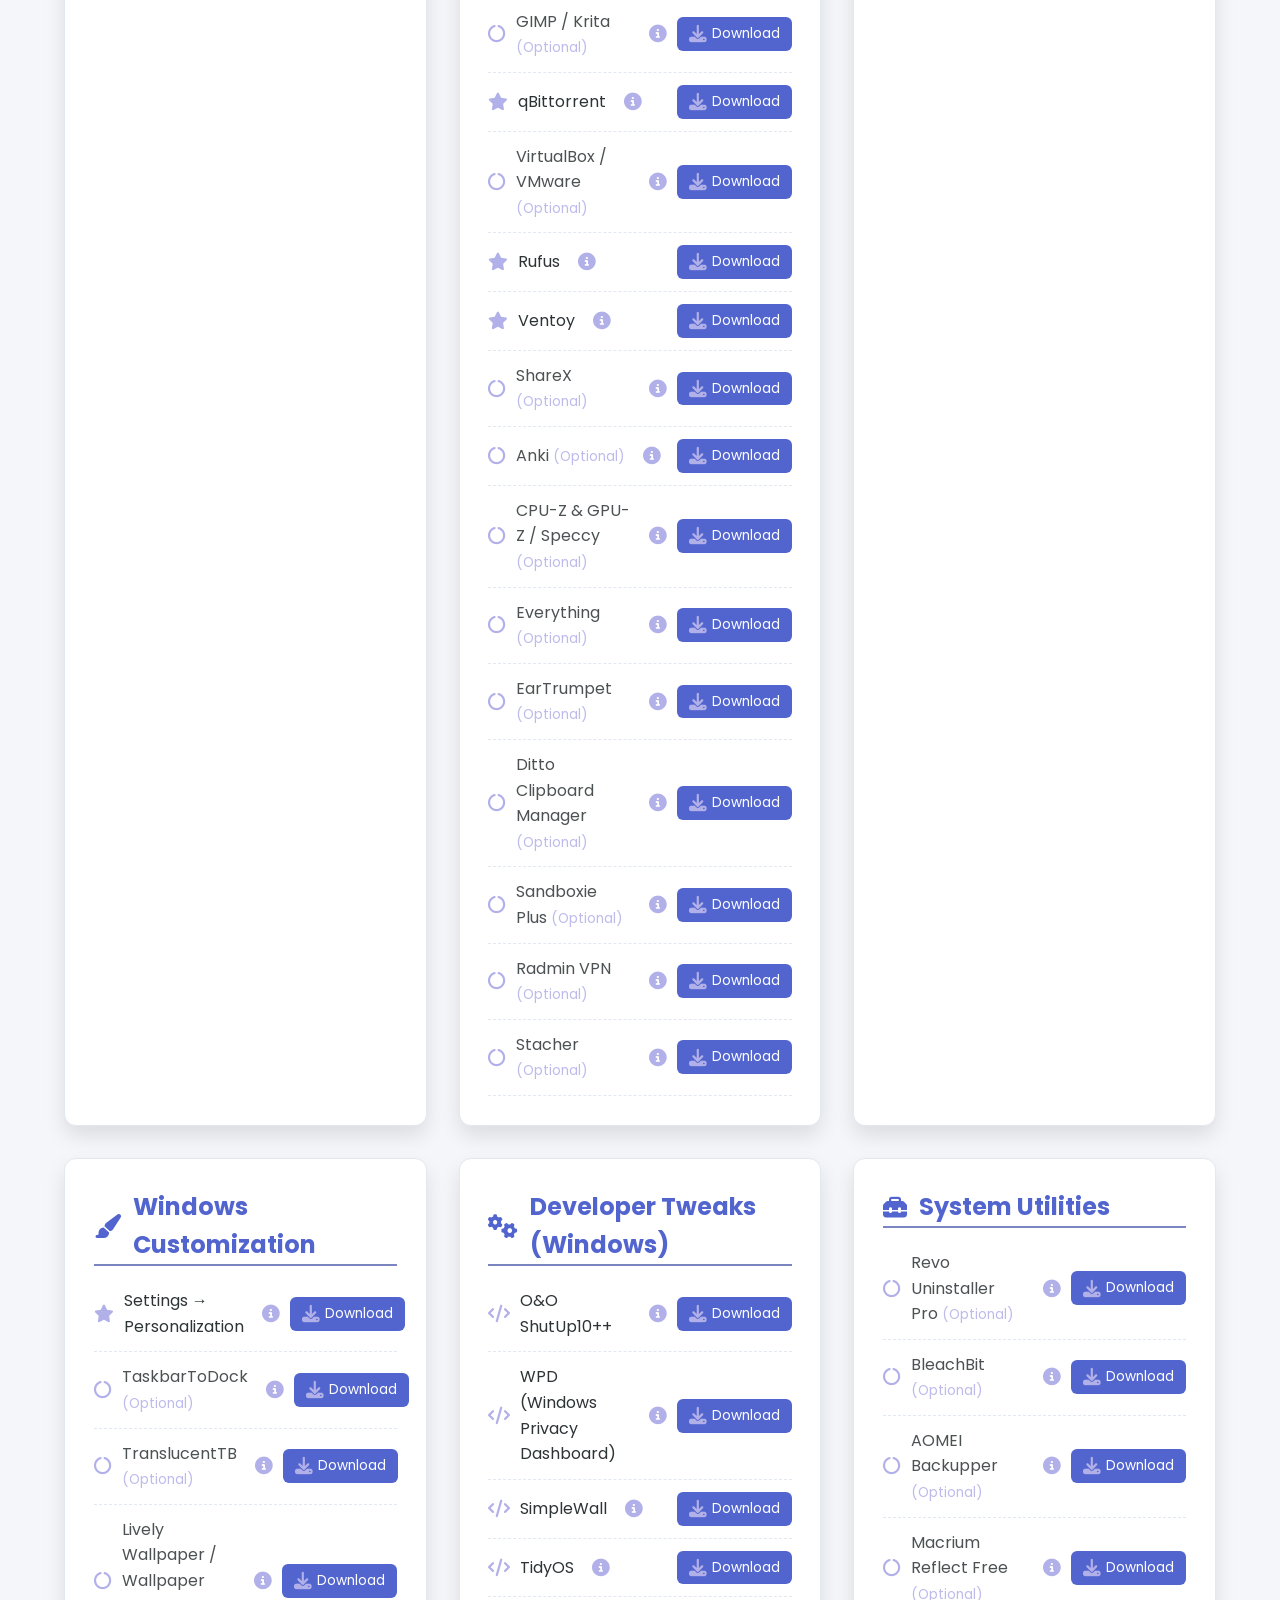
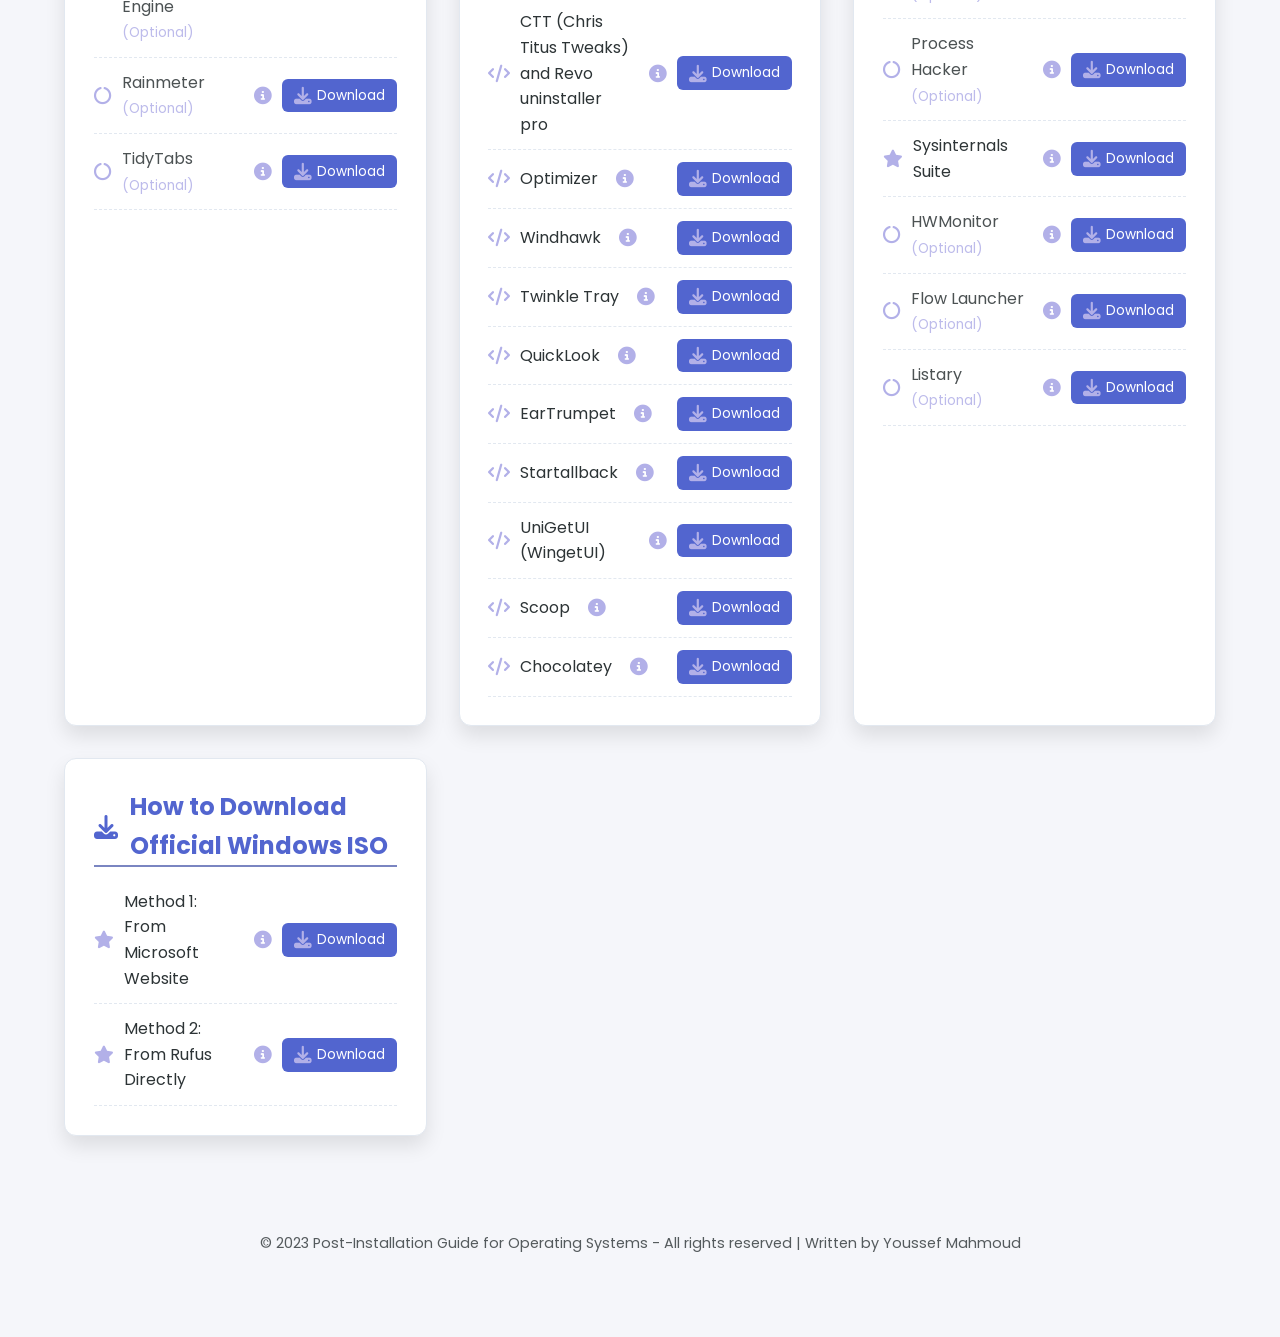
==== commit 5cdeddfe: "Update index.html" ====
--- a/index.html
+++ b/index.html
@@ -415,6 +415,16 @@
         .nav-link:hover {
             color: var(--primary-dark);
         }
+
+        .app-banner {
+            background-color: var(--primary-color);
+            color: white;
+            padding: 12px 20px;
+            font-size: 1rem;
+            border-radius: 8px;
+            margin: 10px 0;
+            box-shadow: var(--box-shadow);
+        }
     </style>
 </head>
 
@@ -434,6 +444,10 @@
             </nav>
 
         </div>
+        <div class="app-banner">
+            <strong>UniGetUI (WingetUI):</strong> A powerful open-source tool to install, update, and manage hundreds of
+            applications at once — all from one clean interface.
+        </div>
     </header>
 
     <div class="tech-image">
@@ -471,10 +485,11 @@
         <div class="content" id="content-container">
             <!-- Content will be populated by JavaScript -->
         </div>
+
     </div>
 
     <div class="footer">
-        <p>© 2025 Post-Installation Guide for Operating Systems - All rights reserved | Written by Youssef Mahmoud</p>
+        <p>© 2023 Post-Installation Guide for Operating Systems - All rights reserved | Written by Youssef Mahmoud</p>
     </div>
 
     <div class="mode-indicator" id="mode-indicator">
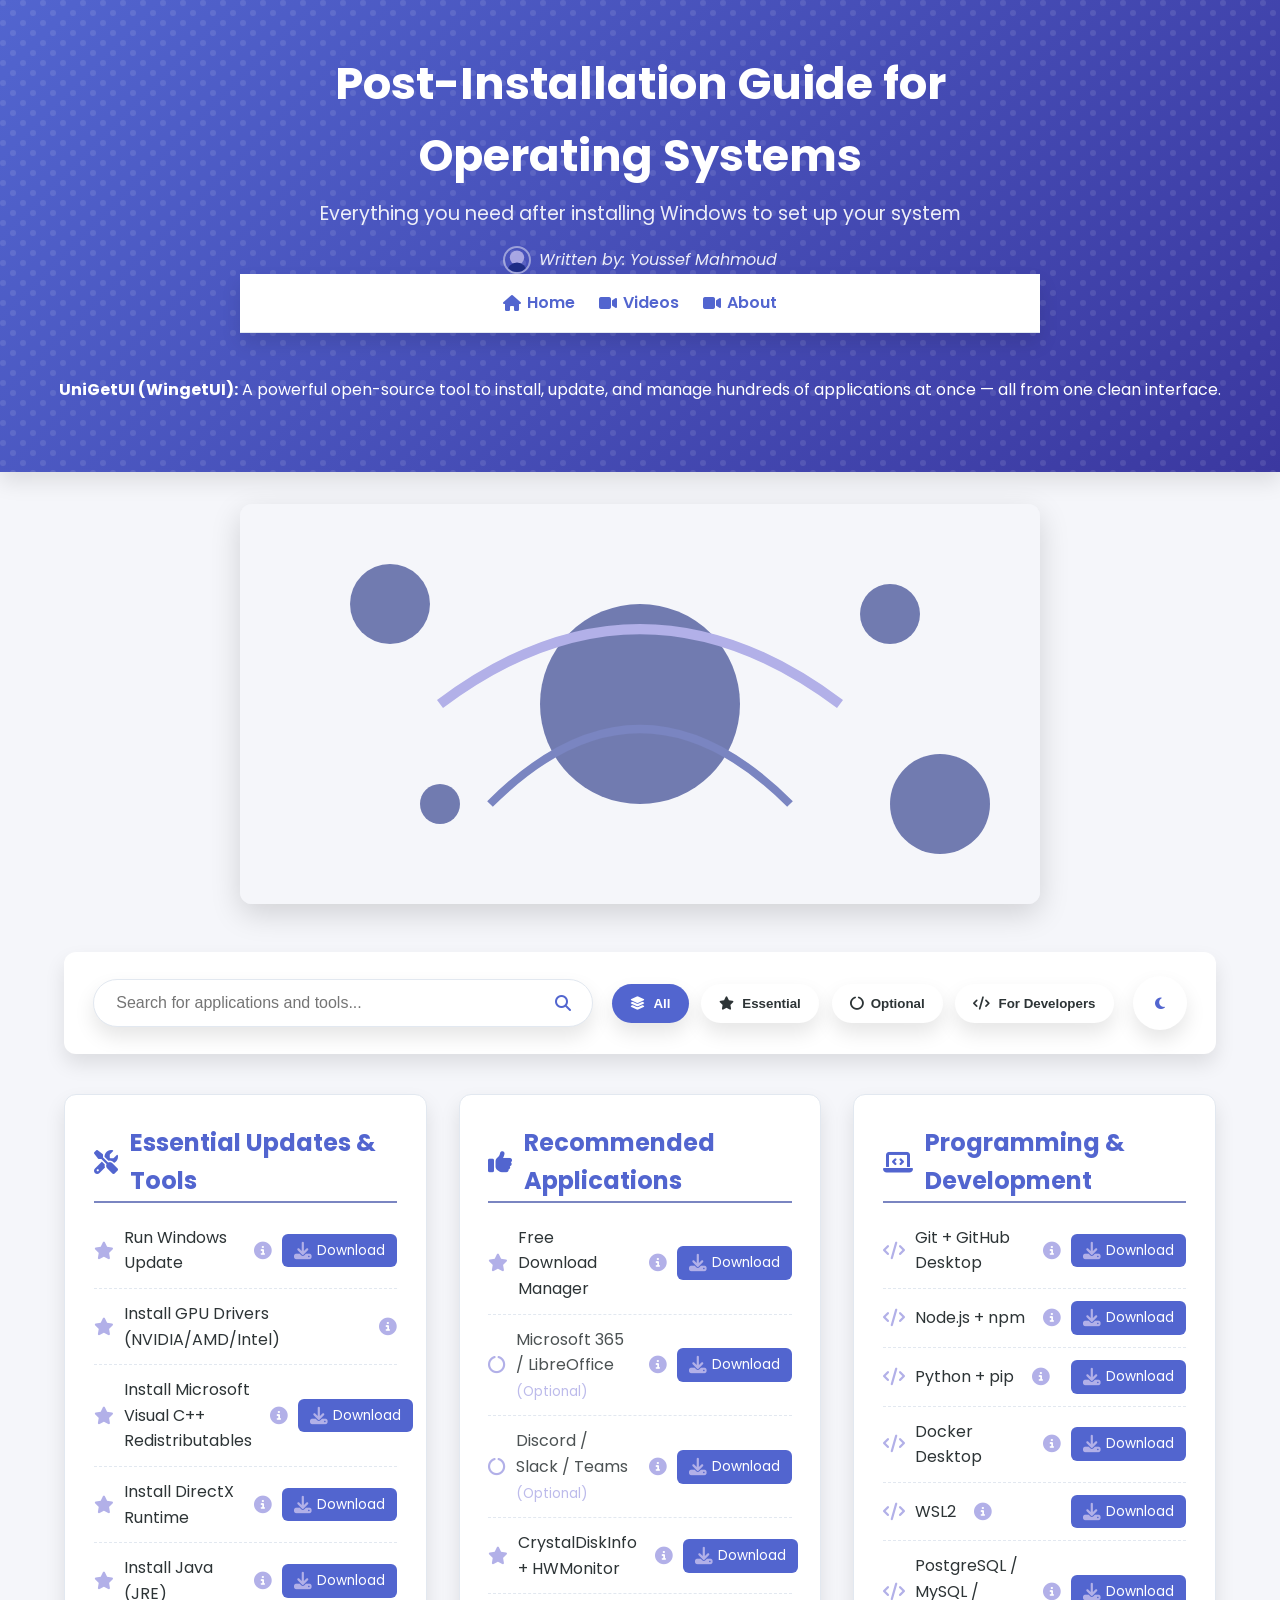
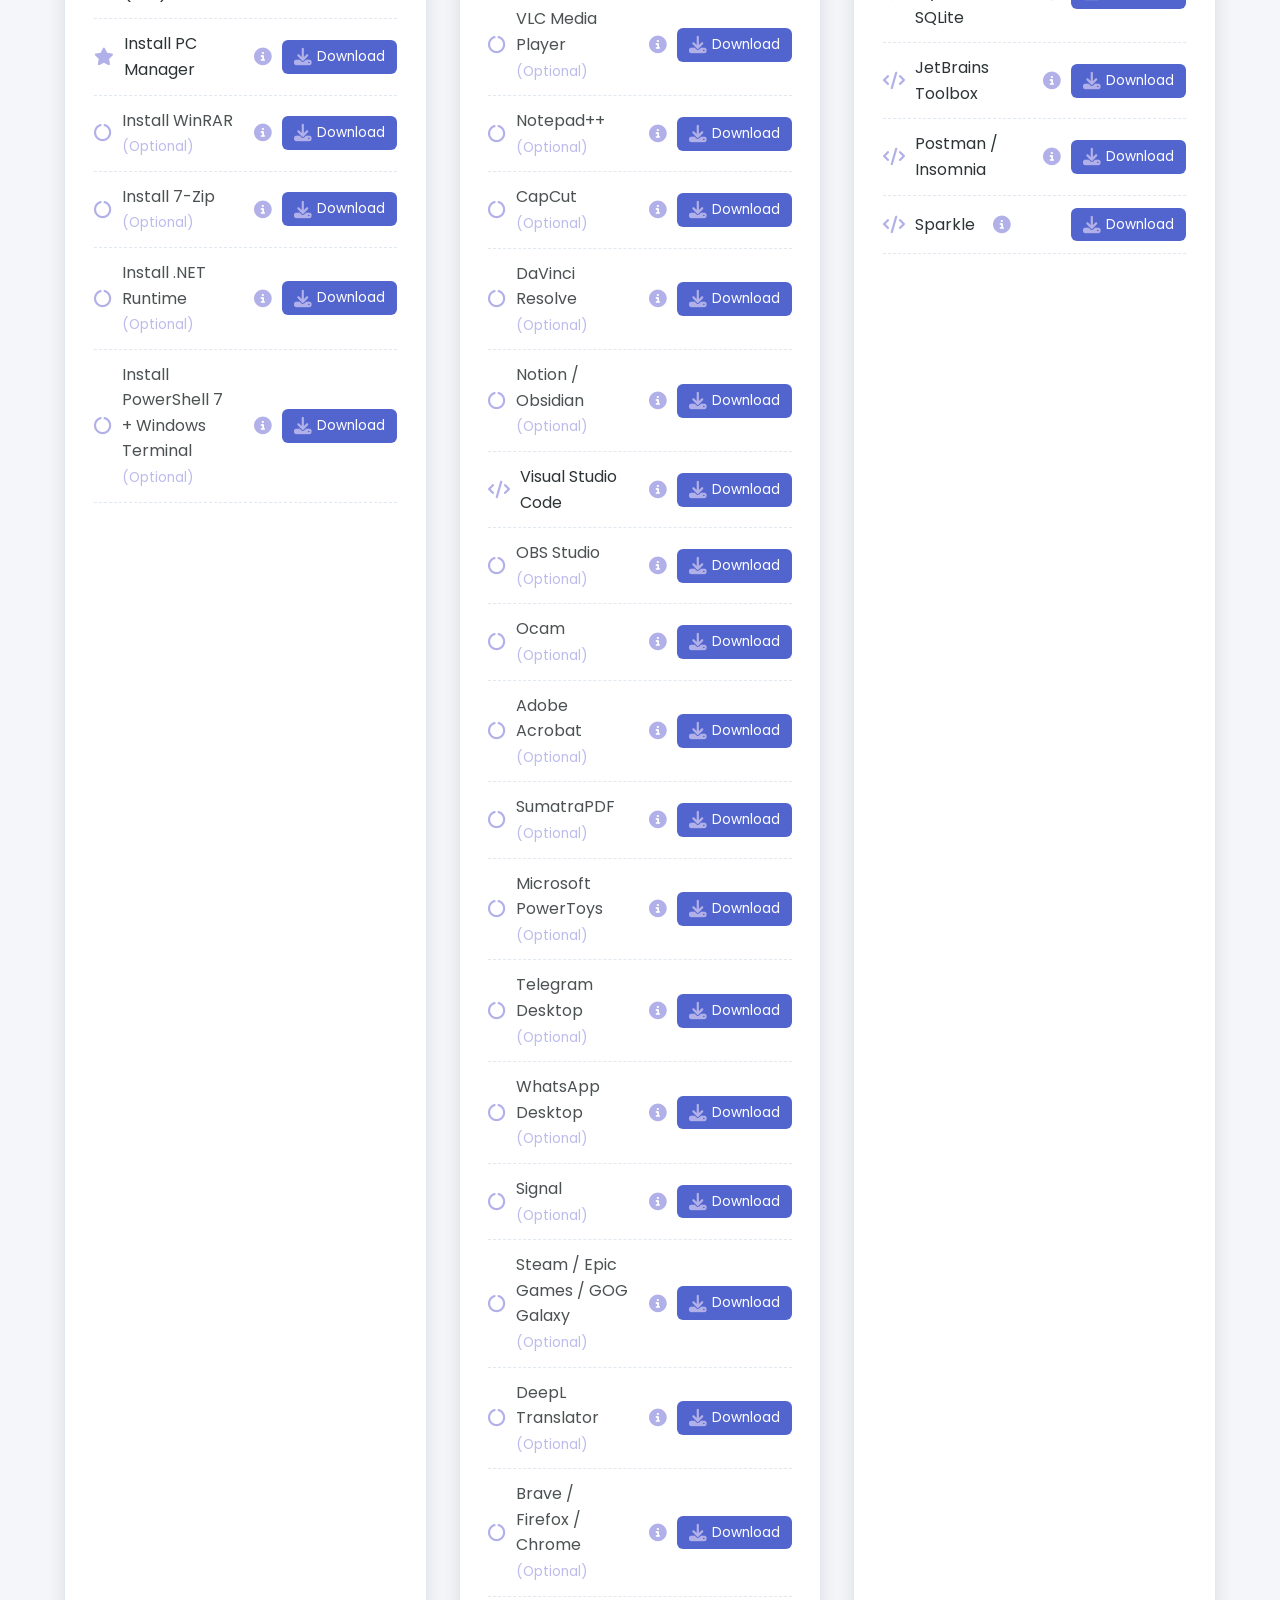
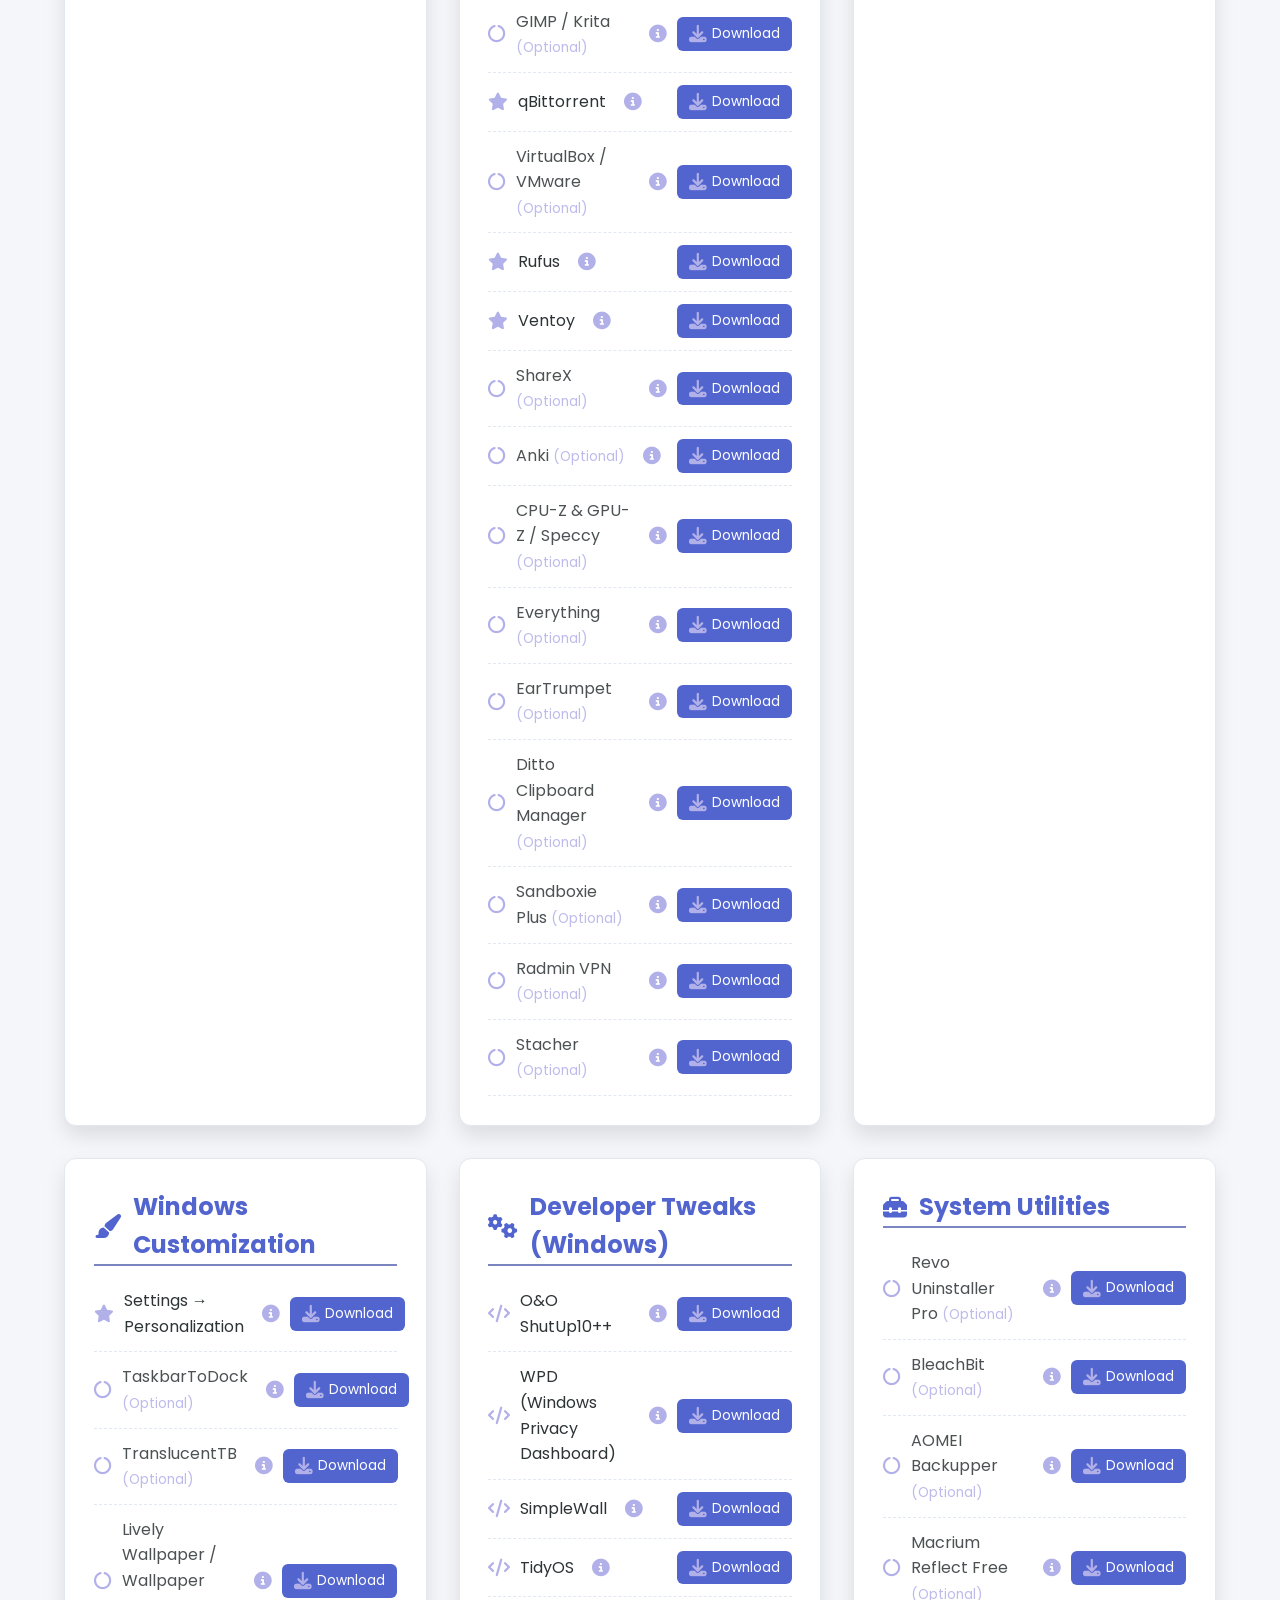
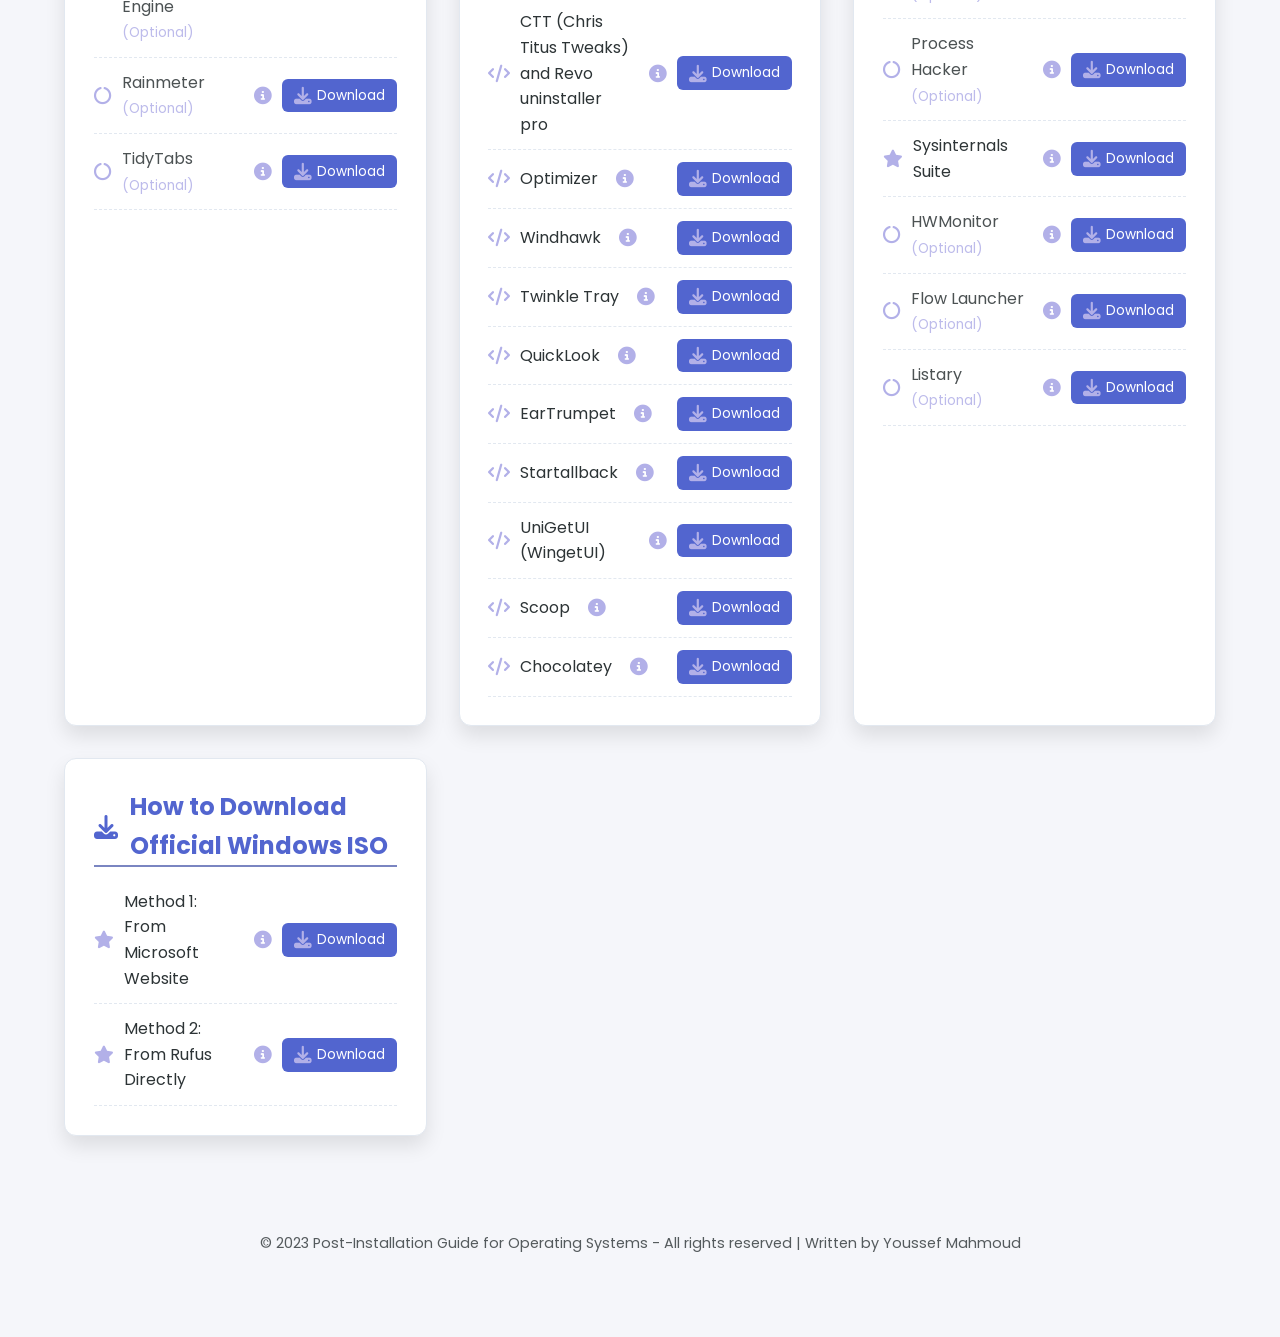
==== commit d85053d7: "Update index.html" ====
--- a/index.html
+++ b/index.html
@@ -441,6 +441,7 @@
             <nav class="nav-bar">
                 <a href="index.html" class="nav-link"><i class="fas fa-home"></i> Home</a>
                 <a href="videos.html" class="nav-link"><i class="fas fa-video"></i> Videos</a>
+                <a href="about.html" class="nav-link"><i class="fas fa-video"></i> About</a>
             </nav>
 
         </div>
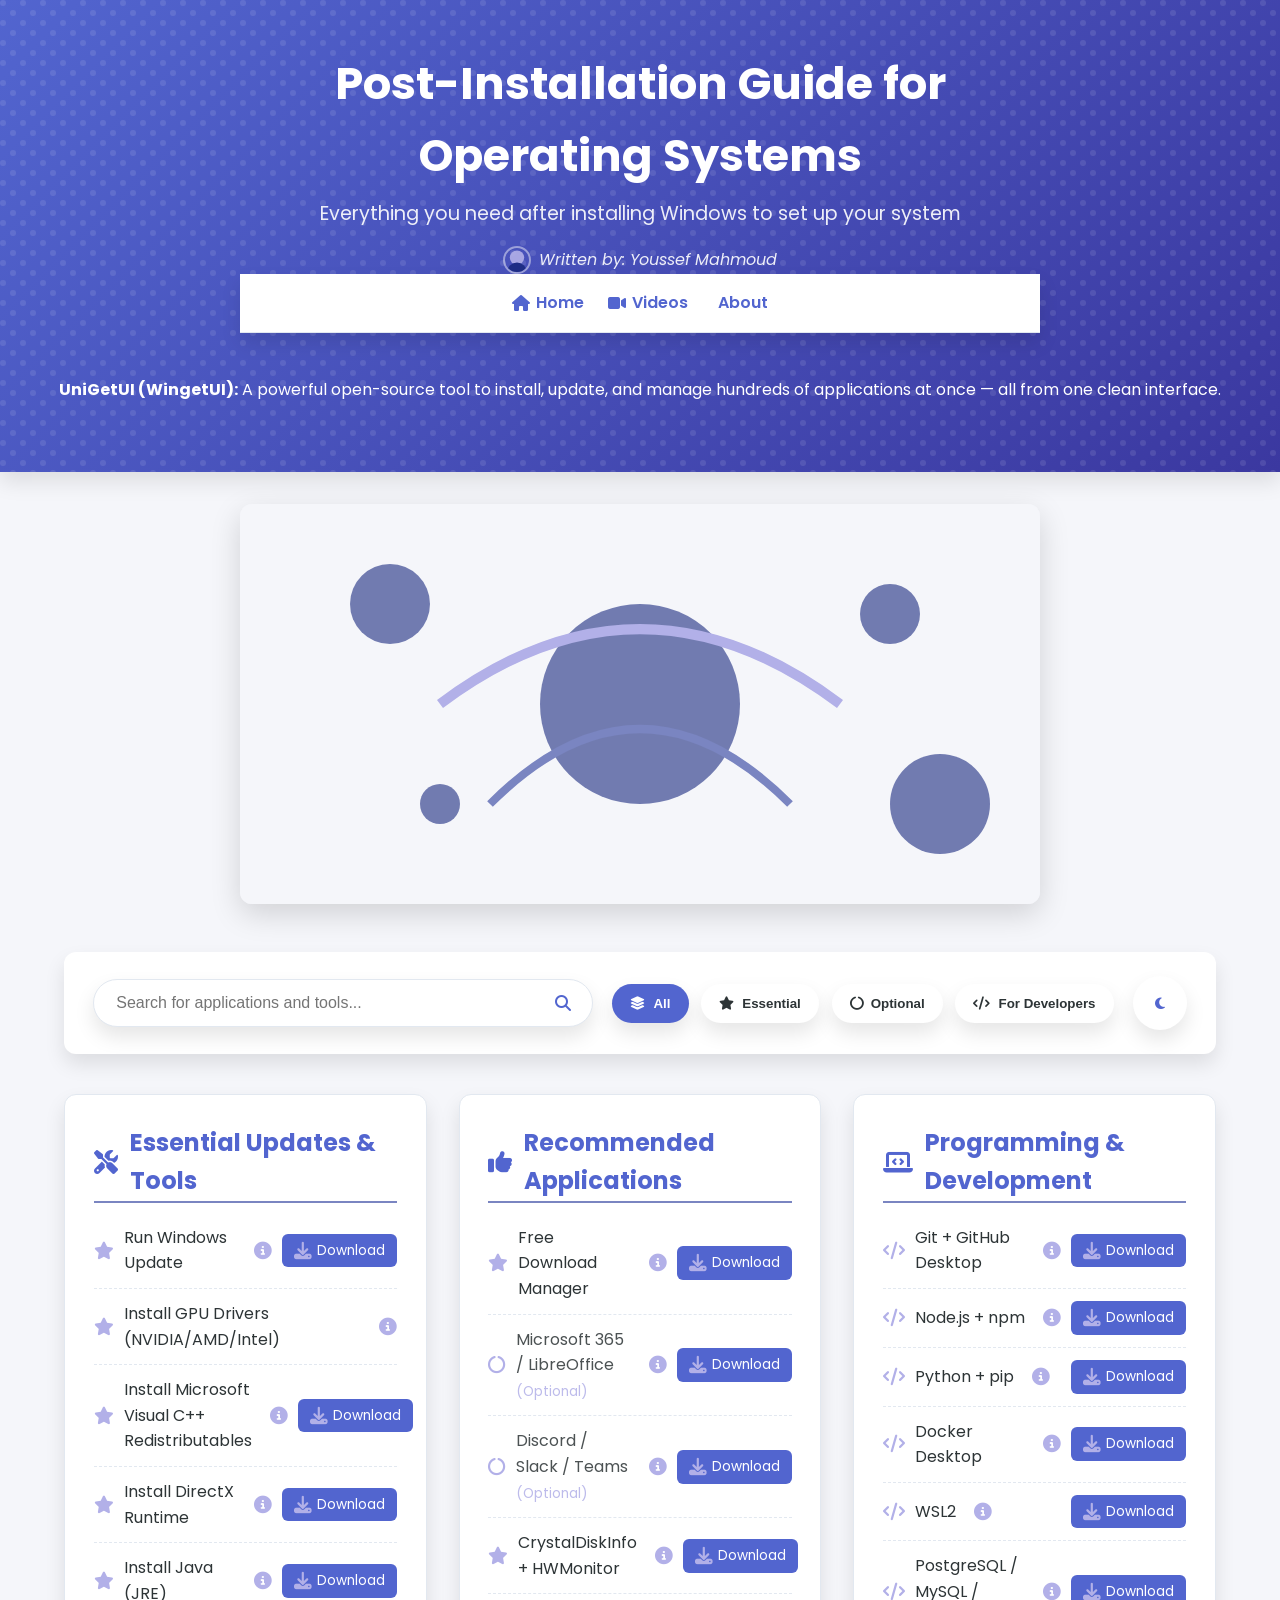
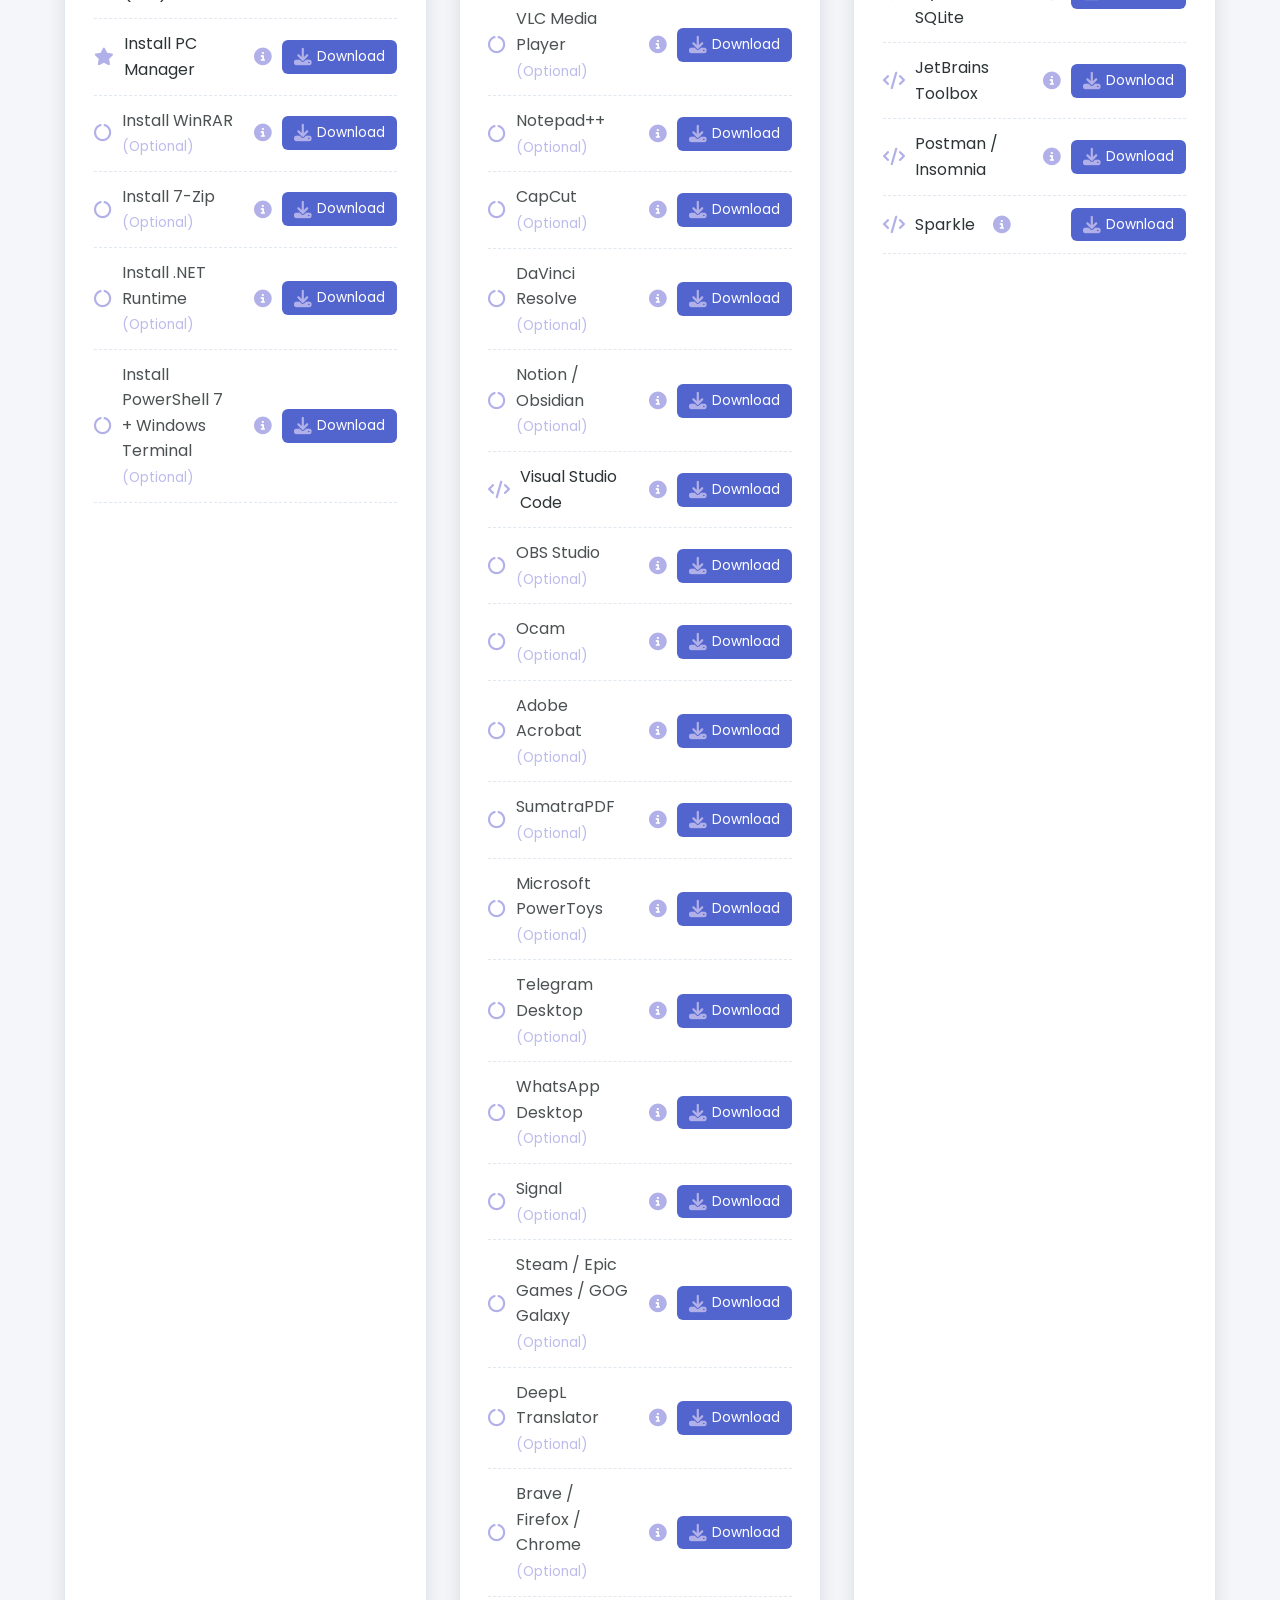
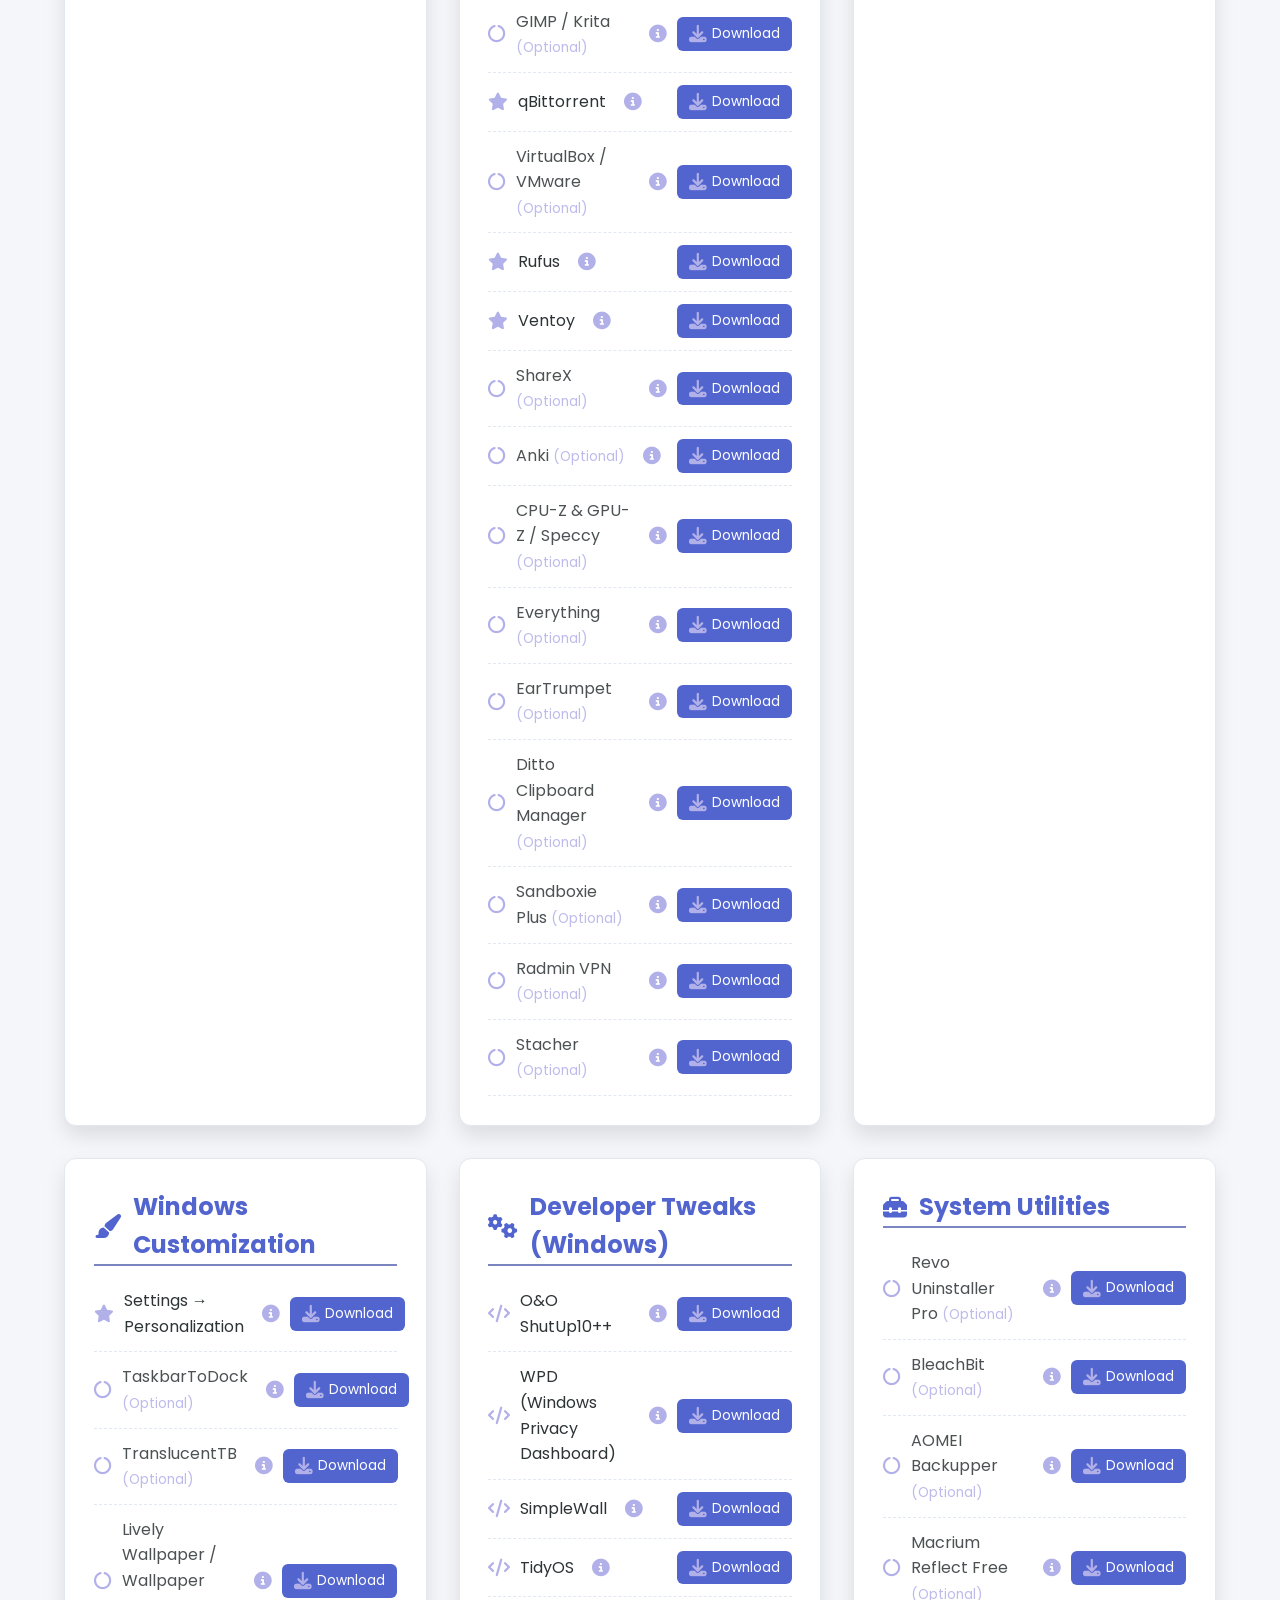
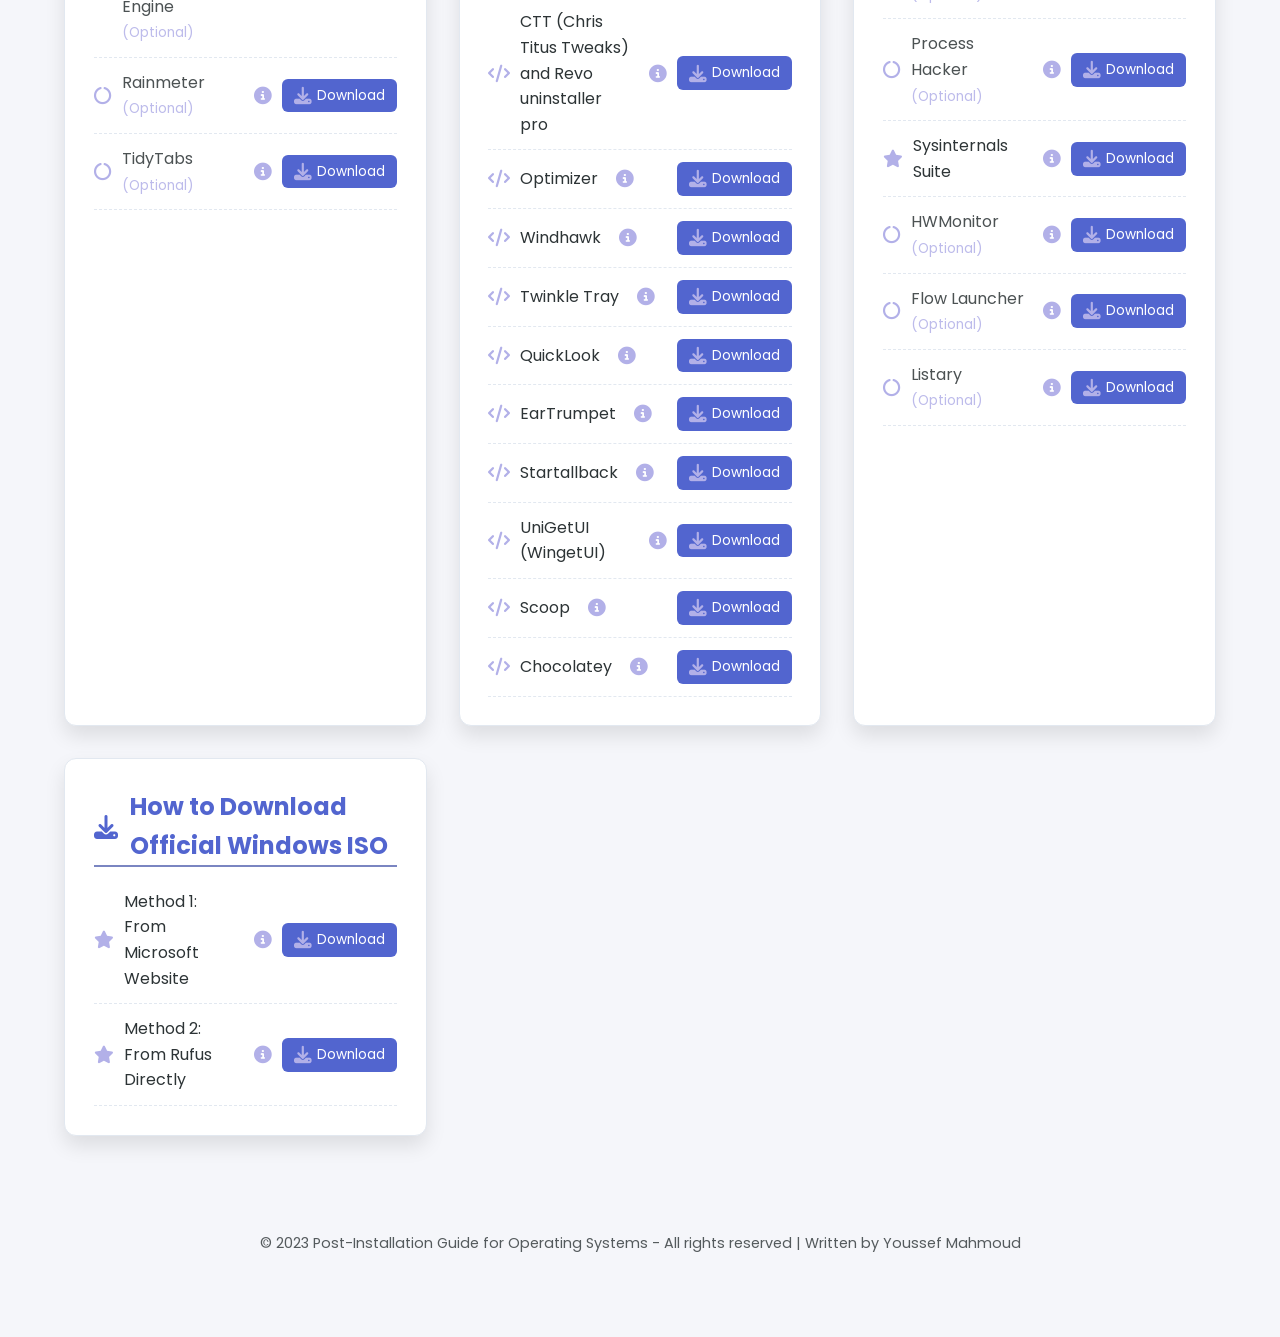
==== commit ad54db49: "Update index.html" ====
--- a/index.html
+++ b/index.html
@@ -441,7 +441,7 @@
             <nav class="nav-bar">
                 <a href="index.html" class="nav-link"><i class="fas fa-home"></i> Home</a>
                 <a href="videos.html" class="nav-link"><i class="fas fa-video"></i> Videos</a>
-                <a href="about.html" class="nav-link"><i class="fas fa-video"></i> About</a>
+                <a href="about.html" class="nav-link"><i class="fas fa-about"></i> About</a>
             </nav>
 
         </div>
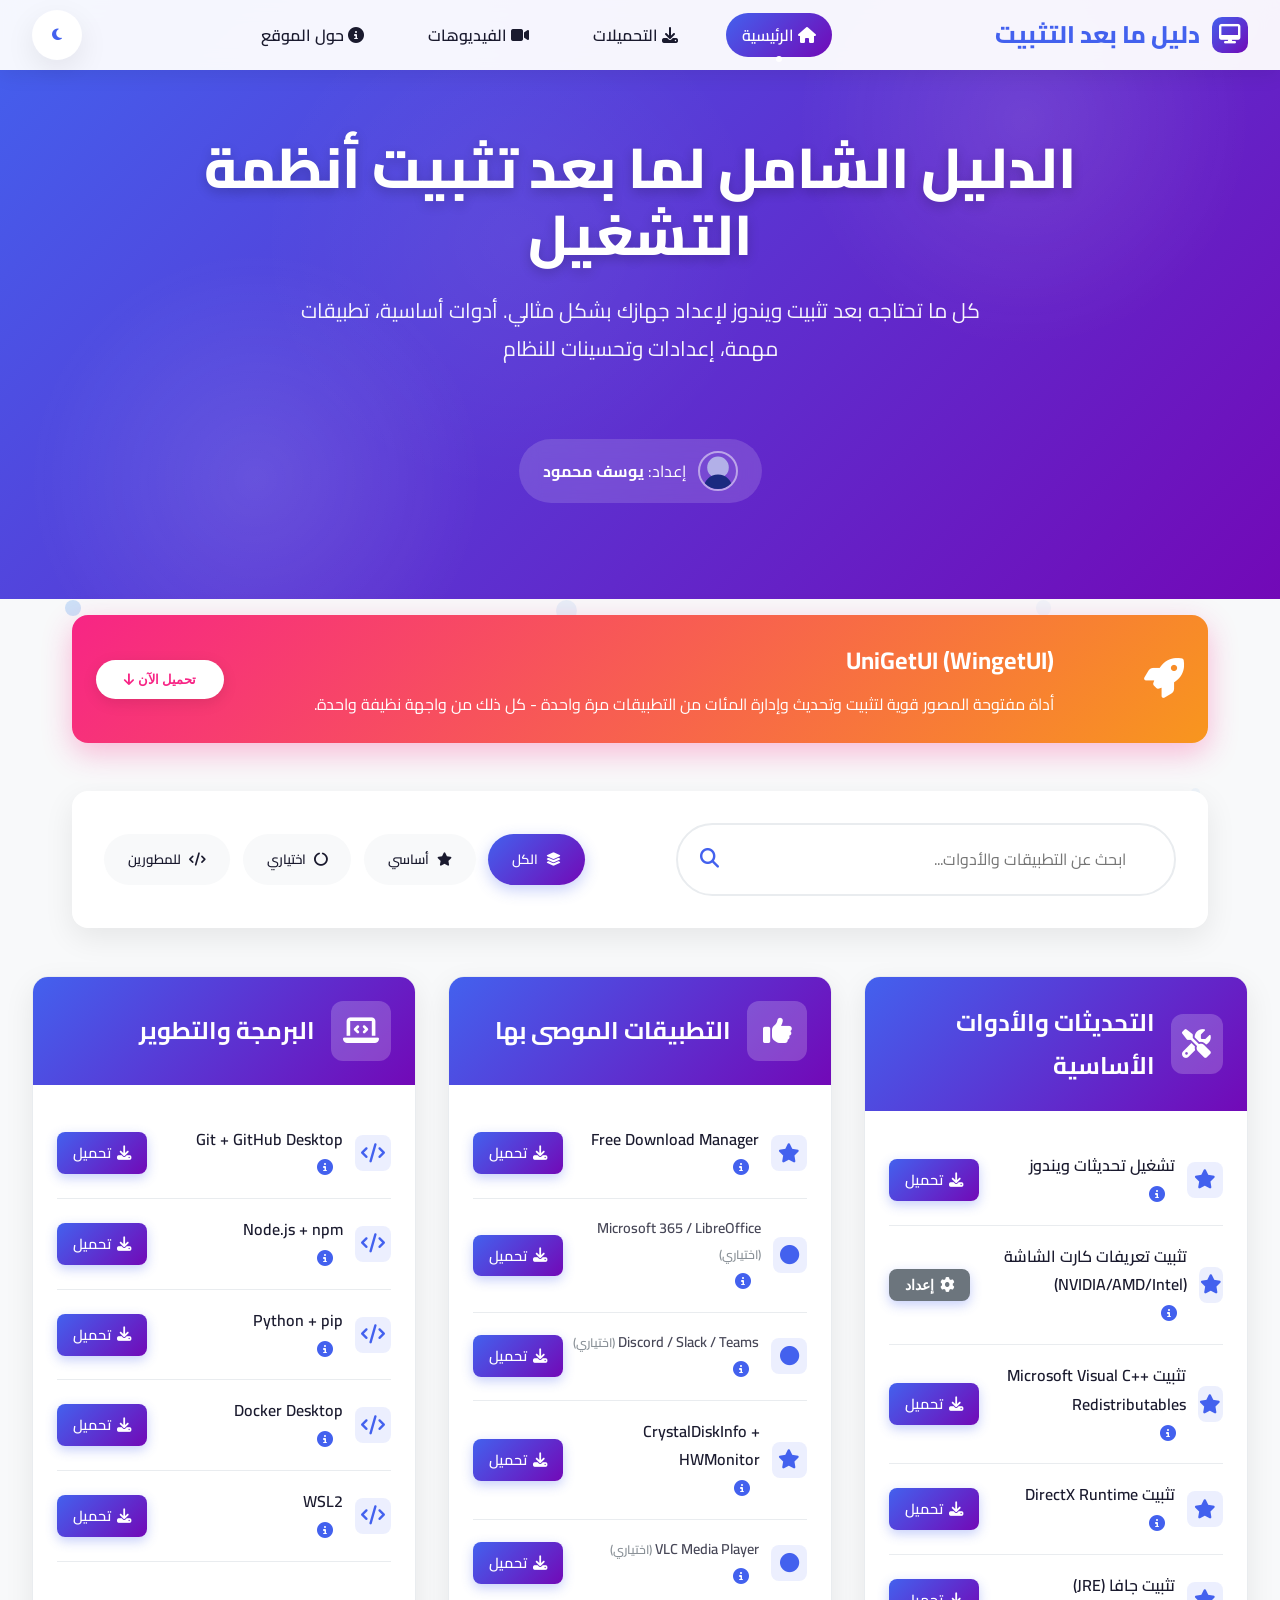
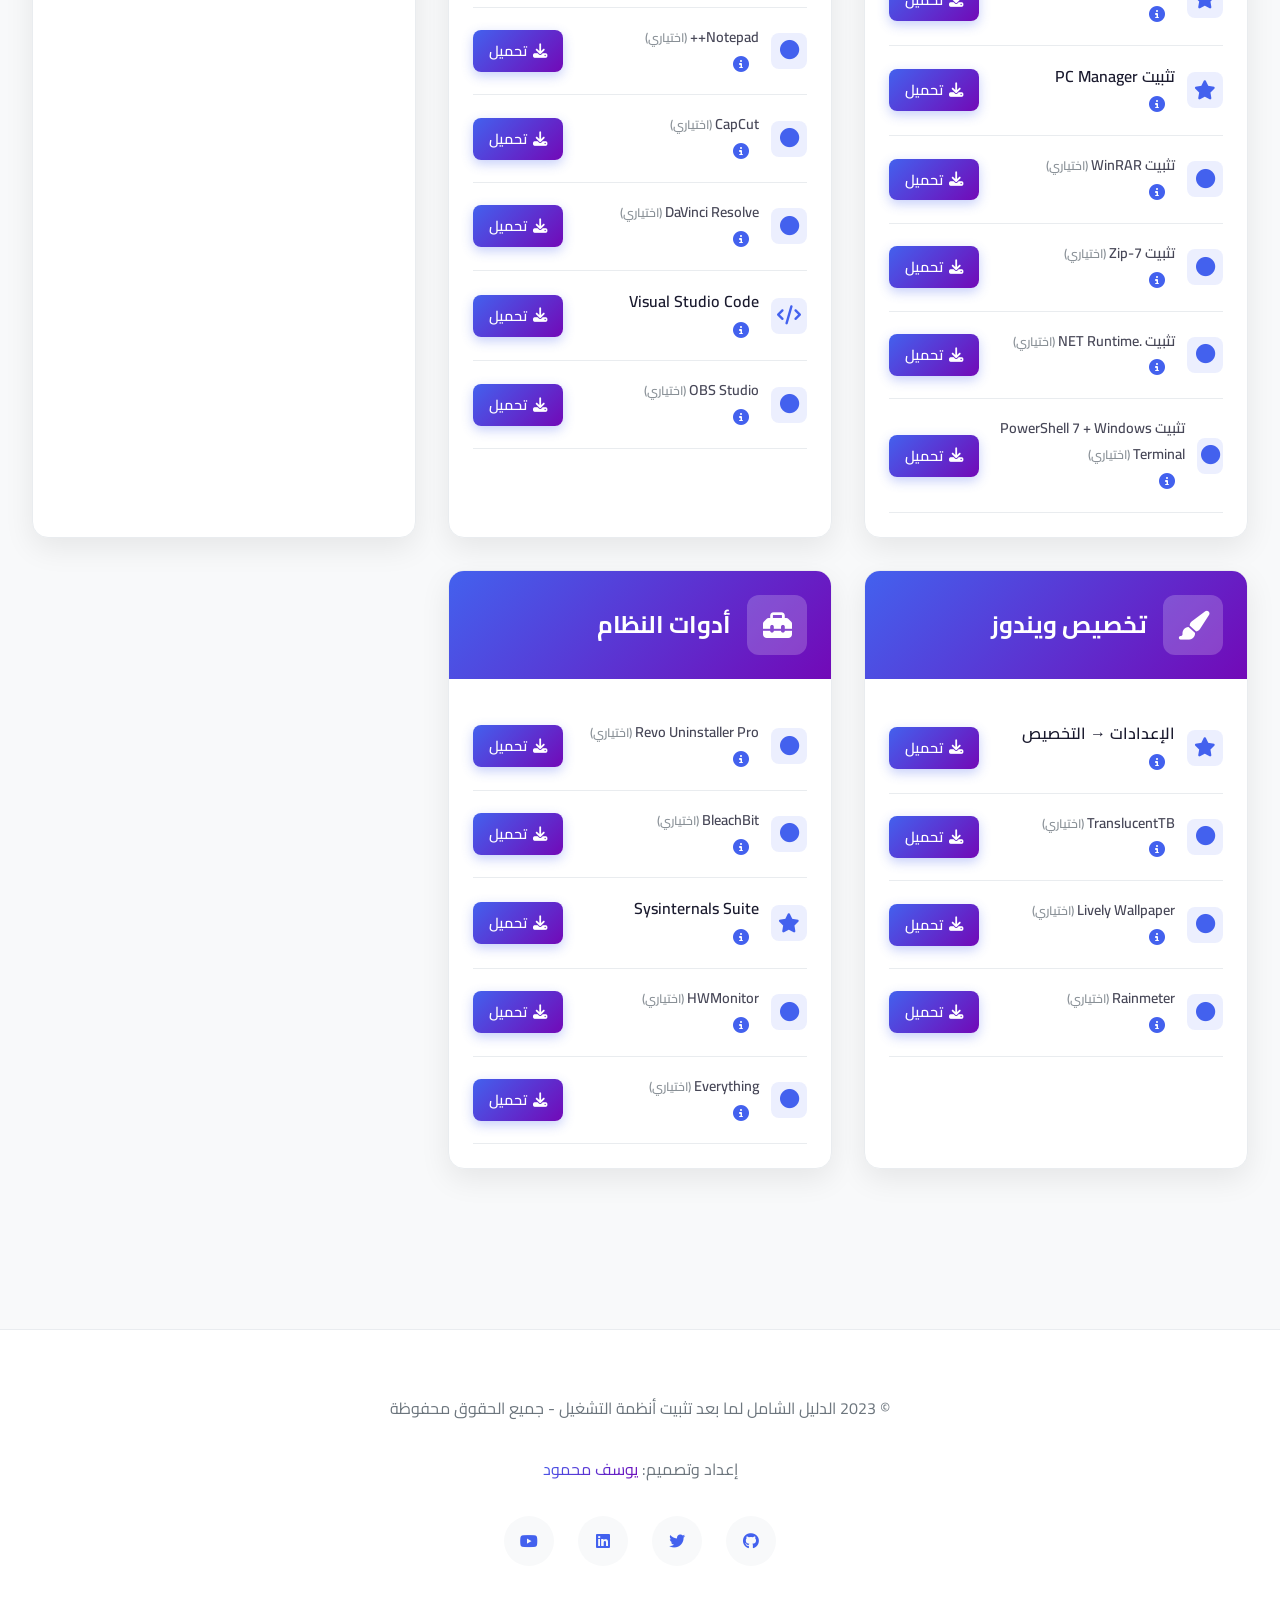
==== commit f6ba1055: "Update index.html" ====
--- a/index.html
+++ b/index.html
@@ -1,364 +1,553 @@
 <!DOCTYPE html>
-<html lang="en">
+<html lang="ar" dir="rtl">
 
 <head>
     <meta charset="UTF-8">
     <meta name="viewport" content="width=device-width, initial-scale=1.0">
-    <title>Post-Installation Guide for Operating Systems</title>
+    <title>الدليل الشامل لما بعد تثبيت أنظمة التشغيل</title>
     <link rel="stylesheet" href="https://cdnjs.cloudflare.com/ajax/libs/font-awesome/6.4.0/css/all.min.css">
-    <link href="https://fonts.googleapis.com/css2?family=Poppins:wght@300;400;500;600;700&display=swap"
-        rel="stylesheet">
+    <link href="https://fonts.googleapis.com/css2?family=Cairo:wght@300;400;500;600;700;800&family=Tajawal:wght@300;400;500;700&display=swap" rel="stylesheet">
     <style>
         :root {
-            --primary: #5265cf;
-            --primary-dark: #3B38A0;
-            --secondary: #7A85C1;
-            --accent: #B2B0E8;
-            --text: #2d3436;
-            --bg: #f5f6fa;
+            --primary: #4361ee;
+            --primary-dark: #3a56d4;
+            --primary-light: #4895ef;
+            --secondary: #7209b7;
+            --accent: #f72585;
+            --success: #4cc9f0;
+            --warning: #f8961e;
+            --text: #1a1a2e;
+            --text-light: #6c757d;
+            --bg: #f8f9fa;
             --card: #ffffff;
-            --border: #e2e8f0;
-            --shadow: 0 10px 20px rgba(0, 0, 0, 0.1);
-            --radius: 12px;
-            --transition: all 0.3s ease;
-            --header-bg: linear-gradient(135deg, var(--primary), var(--primary-dark));
-            --filter-btn-bg: #ffffff;
-            --filter-btn-text: #2d3436;
-            --search-bg: #ffffff;
+            --border: #e9ecef;
+            --shadow: 0 10px 30px rgba(0, 0, 0, 0.08);
+            --shadow-hover: 0 15px 35px rgba(0, 0, 0, 0.12);
+            --radius: 16px;
+            --transition: all 0.4s cubic-bezier(0.175, 0.885, 0.32, 1.1);
+            --gradient-primary: linear-gradient(135deg, var(--primary), var(--secondary));
+            --gradient-accent: linear-gradient(135deg, var(--accent), var(--warning));
+            --header-height: 70px;
         }
 
         .dark-mode {
-            --text: #e2e8f0;
+            --primary: #5a6ff0;
+            --primary-dark: #4a5cd8;
+            --primary-light: #6a81ff;
+            --text: #e9ecef;
+            --text-light: #adb5bd;
             --bg: #121826;
             --card: #1a2234;
             --border: #2d3748;
-            --shadow: 0 10px 20px rgba(0, 0, 0, 0.25);
-            --header-bg: linear-gradient(135deg, var(--primary-dark), var(--primary));
-            --filter-btn-bg: #1e293b;
-            --filter-btn-text: #e2e8f0;
-            --search-bg: #1e293b;
-        }
-
-        /* Make all H2 headers and icons visible in dark mode */
-        .dark-mode h2,
-        .dark-mode h2 i {
-            color: var(--text);
-        }
-
-
+            --shadow: 0 10px 30px rgba(0, 0, 0, 0.25);
+            --shadow-hover: 0 15px 35px rgba(0, 0, 0, 0.35);
+        }
 
         * {
             margin: 0;
             padding: 0;
             box-sizing: border-box;
-            transition: var(--transition);
         }
 
         body {
-            font-family: 'Poppins', sans-serif;
+            font-family: 'Cairo', 'Tajawal', sans-serif;
             background-color: var(--bg);
             color: var(--text);
-            line-height: 1.6;
-            padding-bottom: 50px;
-        }
-
-        header {
-            background: var(--header-bg);
+            line-height: 1.8;
+            direction: rtl;
+            overflow-x: hidden;
+            transition: var(--transition);
+        }
+
+        /* تصميم شريط التنقل */
+        .navbar {
+            position: fixed;
+            top: 0;
+            width: 100%;
+            background: rgba(255, 255, 255, 0.95);
+            backdrop-filter: blur(10px);
+            z-index: 1000;
+            box-shadow: 0 4px 20px rgba(0, 0, 0, 0.08);
+            transition: var(--transition);
+            height: var(--header-height);
+            display: flex;
+            align-items: center;
+            padding: 0 2rem;
+        }
+
+        .dark-mode .navbar {
+            background: rgba(26, 34, 52, 0.95);
+        }
+
+        .nav-container {
+            display: flex;
+            justify-content: space-between;
+            align-items: center;
+            width: 100%;
+            max-width: 1400px;
+            margin: 0 auto;
+        }
+
+        .logo {
+            display: flex;
+            align-items: center;
+            gap: 12px;
+            font-size: 1.5rem;
+            font-weight: 800;
+            color: var(--primary);
+            text-decoration: none;
+        }
+
+        .logo-icon {
+            width: 36px;
+            height: 36px;
+            background: var(--gradient-primary);
+            border-radius: 10px;
+            display: flex;
+            align-items: center;
+            justify-content: center;
             color: white;
-            padding: 3rem 1rem;
+            font-size: 1.2rem;
+        }
+
+        .nav-links {
+            display: flex;
+            gap: 2rem;
+            align-items: center;
+        }
+
+        .nav-link {
+            color: var(--text);
+            text-decoration: none;
+            font-weight: 600;
+            padding: 8px 16px;
+            border-radius: 50px;
+            transition: var(--transition);
+            position: relative;
+        }
+
+        .nav-link:hover {
+            color: var(--primary);
+            background: rgba(67, 97, 238, 0.1);
+        }
+
+        .nav-link.active {
+            color: white;
+            background: var(--gradient-primary);
+        }
+
+        .nav-link.active::after {
+            content: '';
+            position: absolute;
+            bottom: -5px;
+            right: 50%;
+            transform: translateX(50%);
+            width: 6px;
+            height: 6px;
+            background: white;
+            border-radius: 50%;
+        }
+
+        .theme-toggle {
+            background: var(--card);
+            border: none;
+            width: 50px;
+            height: 50px;
+            border-radius: 50%;
+            display: flex;
+            align-items: center;
+            justify-content: center;
+            cursor: pointer;
+            color: var(--primary);
+            box-shadow: var(--shadow);
+            transition: var(--transition);
+        }
+
+        .theme-toggle:hover {
+            transform: rotate(15deg) scale(1.1);
+            box-shadow: var(--shadow-hover);
+        }
+
+        /* الهيدر الرئيسي */
+        .main-header {
+            padding: calc(var(--header-height) + 4rem) 2rem 6rem;
             text-align: center;
-            box-shadow: var(--shadow);
+            background: var(--gradient-primary);
+            color: white;
             position: relative;
             overflow: hidden;
         }
 
-        header::before {
-            content: "";
+        .header-bg {
             position: absolute;
             top: 0;
-            left: 0;
             right: 0;
-            bottom: 0;
-            background-image: url("data:image/svg+xml,%3Csvg width='20' height='20' viewBox='0 0 20 20' xmlns='http://www.w3.org/2000/svg'%3E%3Cg fill='%23ffffff' fill-opacity='0.1' fill-rule='evenodd'%3E%3Ccircle cx='3' cy='3' r='3'/%3E%3Ccircle cx='13' cy='13' r='3'/%3E%3C/g%3E%3C/svg%3E");
+            width: 100%;
+            height: 100%;
+            background-image: 
+                radial-gradient(circle at 20% 80%, rgba(255, 255, 255, 0.1) 0%, transparent 20%),
+                radial-gradient(circle at 80% 20%, rgba(255, 255, 255, 0.1) 0%, transparent 20%),
+                radial-gradient(circle at 40% 40%, rgba(255, 255, 255, 0.05) 0%, transparent 30%);
             z-index: 0;
         }
 
         .header-content {
             position: relative;
             z-index: 1;
-            max-width: 800px;
+            max-width: 900px;
             margin: 0 auto;
         }
 
-        h1 {
-            font-size: 2.8rem;
-            margin-bottom: 0.5rem;
-            font-weight: 700;
-        }
-
-        .subtitle {
-            font-size: 1.2rem;
-            opacity: 0.9;
-            margin-bottom: 1rem;
+        .main-title {
+            font-size: 3.5rem;
+            font-weight: 800;
+            margin-bottom: 1.5rem;
+            line-height: 1.2;
+            text-shadow: 0 4px 12px rgba(0, 0, 0, 0.2);
+        }
+
+        .main-subtitle {
+            font-size: 1.3rem;
+            opacity: 0.95;
+            margin-bottom: 2.5rem;
+            max-width: 700px;
+            margin-right: auto;
+            margin-left: auto;
         }
 
         .author {
-            font-style: italic;
-            opacity: 0.9;
-            display: flex;
-            align-items: center;
-            justify-content: center;
-            gap: 8px;
-        }
-
-        .author img {
-            width: 28px;
-            height: 28px;
+            display: inline-flex;
+            align-items: center;
+            gap: 12px;
+            background: rgba(255, 255, 255, 0.15);
+            padding: 12px 24px;
+            border-radius: 50px;
+            backdrop-filter: blur(10px);
+            margin-top: 2rem;
+        }
+
+        .author-img {
+            width: 40px;
+            height: 40px;
             border-radius: 50%;
             object-fit: cover;
             border: 2px solid rgba(255, 255, 255, 0.5);
         }
 
-        .container {
-            max-width: 1200px;
-            margin: 2.5rem auto;
-            padding: 0 1.5rem;
-        }
-
-        .controls {
-            display: flex;
-            flex-wrap: wrap;
-            gap: 1.2rem;
-            margin-bottom: 2.5rem;
-            justify-content: center;
-            align-items: center;
-            background: var(--card);
+        /* البانر الترويجي */
+        .promo-banner {
+            background: var(--gradient-accent);
+            color: white;
             padding: 1.5rem;
             border-radius: var(--radius);
+            margin: -2rem auto 3rem;
+            max-width: 1200px;
+            position: relative;
+            z-index: 2;
+            box-shadow: 0 10px 30px rgba(248, 37, 133, 0.3);
+            animation: float 6s ease-in-out infinite;
+        }
+
+        @keyframes float {
+            0%, 100% { transform: translateY(0); }
+            50% { transform: translateY(-10px); }
+        }
+
+        .promo-content {
+            display: flex;
+            align-items: center;
+            justify-content: space-between;
+            gap: 1.5rem;
+        }
+
+        .promo-icon {
+            font-size: 2.5rem;
+            flex-shrink: 0;
+        }
+
+        .promo-text h3 {
+            font-size: 1.5rem;
+            margin-bottom: 0.5rem;
+        }
+
+        .promo-btn {
+            background: white;
+            color: var(--accent);
+            border: none;
+            padding: 12px 28px;
+            border-radius: 50px;
+            font-weight: 700;
+            cursor: pointer;
+            transition: var(--transition);
+            flex-shrink: 0;
+            box-shadow: 0 4px 15px rgba(0, 0, 0, 0.1);
+        }
+
+        .promo-btn:hover {
+            transform: translateY(-3px);
+            box-shadow: 0 8px 20px rgba(0, 0, 0, 0.2);
+        }
+
+        /* عناصر التحكم */
+        .controls-section {
+            max-width: 1200px;
+            margin: 3rem auto;
+            padding: 0 2rem;
+        }
+
+        .controls {
+            background: var(--card);
+            border-radius: var(--radius);
+            padding: 2rem;
             box-shadow: var(--shadow);
-        }
-
-        .search-box {
+            display: flex;
+            flex-wrap: wrap;
+            gap: 1.5rem;
+            align-items: center;
+            justify-content: space-between;
+            margin-bottom: 3rem;
+        }
+
+        .search-container {
             flex: 1;
-            min-width: 280px;
+            min-width: 300px;
             max-width: 500px;
             position: relative;
         }
 
-        .search-box input {
+        .search-box {
             width: 100%;
-            padding: 14px 22px;
-            border: 1px solid var(--border);
+            padding: 1.2rem 3rem 1.2rem 1.5rem;
+            border: 2px solid var(--border);
             border-radius: 50px;
-            background-color: var(--search-bg);
+            background: var(--card);
             color: var(--text);
             font-size: 1rem;
-            box-shadow: var(--shadow);
-        }
-
-        .search-box i {
+            font-family: 'Cairo', sans-serif;
+            transition: var(--transition);
+        }
+
+        .search-box:focus {
+            outline: none;
+            border-color: var(--primary);
+            box-shadow: 0 0 0 3px rgba(67, 97, 238, 0.2);
+        }
+
+        .search-icon {
             position: absolute;
-            right: 22px;
+            left: 1.5rem;
             top: 50%;
             transform: translateY(-50%);
             color: var(--primary);
+            font-size: 1.2rem;
         }
 
         .filter-buttons {
             display: flex;
             flex-wrap: wrap;
             gap: 0.8rem;
-            justify-content: center;
         }
 
         .filter-btn {
-            padding: 12px 18px;
+            padding: 0.8rem 1.5rem;
             border: none;
             border-radius: 50px;
-            background-color: var(--filter-btn-bg);
-            color: var(--filter-btn-text);
+            background: var(--bg);
+            color: var(--text);
+            font-weight: 600;
             cursor: pointer;
-            font-weight: 600;
-            box-shadow: var(--shadow);
+            transition: var(--transition);
             display: flex;
             align-items: center;
             gap: 8px;
-        }
-
-        .filter-btn.active {
-            background-color: var(--primary);
-            color: white;
+            font-family: 'Cairo', sans-serif;
         }
 
         .filter-btn:hover {
-            background-color: var(--primary);
-            color: white;
-            transform: translateY(-2px);
-        }
-
-        .theme-toggle {
-            background: var(--card);
-            border: none;
-            border-radius: 50%;
-            width: 54px;
-            height: 54px;
-            display: flex;
-            align-items: center;
-            justify-content: center;
-            cursor: pointer;
-            box-shadow: var(--shadow);
-            color: var(--primary);
-        }
-
-        .theme-toggle:hover {
-            transform: rotate(15deg) scale(1.1);
-        }
-
-        .content {
-            display: grid;
-            grid-template-columns: repeat(auto-fill, minmax(330px, 1fr));
-            gap: 2rem;
-        }
-
-        .category {
-            background-color: var(--card);
-            border-radius: var(--radius);
-            padding: 1.8rem;
-            box-shadow: var(--shadow);
-            transition: transform 0.3s ease;
-            border: 1px solid var(--border);
-        }
-
-        .category:hover {
-            transform: translateY(-8px);
-            box-shadow: 0 12px 20px rgba(0, 0, 0, 0.15);
-        }
-
-
-        .category h2 {
-            color: var(--primary);
-            font-size: 1.5em;
-            margin-bottom: 10px;
-            border-bottom: 2px solid var(--secondary);
-            display: flex;
-            align-items: center;
-            gap: 12px;
-
-        }
-
-        .category ul {
-            list-style-type: none;
-        }
-
-        .category li {
-            padding: 12px 0;
-            border-bottom: 1px dashed var(--border);
-            display: flex;
-            align-items: center;
-            justify-content: space-between;
-            gap: 10px;
-        }
-
-        .category li:last-child {
-            border-bottom: none;
-        }
-
-        .category li .item-content {
-            display: flex;
-            align-items: center;
-            gap: 10px;
-            flex: 1;
-        }
-
-        .category li i {
-            color: var(--accent);
-            font-size: 1.1rem;
-        }
-
-        .optional {
-            opacity: 0.85;
-        }
-
-        .optional::after {
-            content: " (Optional)";
-            font-size: 0.85em;
-            color: var(--accent);
-        }
-
-        .download-btn {
             background: var(--primary);
             color: white;
+            transform: translateY(-3px);
+            box-shadow: 0 5px 15px rgba(67, 97, 238, 0.3);
+        }
+
+        .filter-btn.active {
+            background: var(--gradient-primary);
+            color: white;
+            box-shadow: 0 5px 15px rgba(67, 97, 238, 0.3);
+        }
+
+        /* المحتوى الرئيسي */
+        .main-content {
+            max-width: 1400px;
+            margin: 0 auto;
+            padding: 0 2rem 6rem;
+        }
+
+        .content-grid {
+            display: grid;
+            grid-template-columns: repeat(auto-fill, minmax(350px, 1fr));
+            gap: 2rem;
+        }
+
+        /* بطاقات الفئات */
+        .category-card {
+            background: var(--card);
+            border-radius: var(--radius);
+            overflow: hidden;
+            box-shadow: var(--shadow);
+            transition: var(--transition);
+            border: 1px solid var(--border);
+            height: 100%;
+            display: flex;
+            flex-direction: column;
+        }
+
+        .category-card:hover {
+            transform: translateY(-10px);
+            box-shadow: var(--shadow-hover);
+        }
+
+        .category-header {
+            background: var(--gradient-primary);
+            color: white;
+            padding: 1.5rem;
+            display: flex;
+            align-items: center;
+            gap: 1rem;
+        }
+
+        .category-icon {
+            font-size: 1.8rem;
+            width: 60px;
+            height: 60px;
+            background: rgba(255, 255, 255, 0.2);
+            border-radius: 12px;
+            display: flex;
+            align-items: center;
+            justify-content: center;
+        }
+
+        .category-title {
+            font-size: 1.5rem;
+            font-weight: 700;
+        }
+
+        .category-items {
+            padding: 1.5rem;
+            flex: 1;
+        }
+
+        .app-item {
+            display: flex;
+            justify-content: space-between;
+            align-items: center;
+            padding: 1rem 0;
+            border-bottom: 1px solid var(--border);
+            transition: var(--transition);
+        }
+
+        .app-item:hover {
+            padding-right: 10px;
+        }
+
+        .app-item:last-child {
+            border-bottom: none;
+        }
+
+        .app-info {
+            display: flex;
+            align-items: center;
+            gap: 12px;
+            flex: 1;
+        }
+
+        .app-icon {
+            color: var(--primary);
+            font-size: 1.2rem;
+            width: 36px;
+            height: 36px;
+            background: rgba(67, 97, 238, 0.1);
+            border-radius: 8px;
+            display: flex;
+            align-items: center;
+            justify-content: center;
+        }
+
+        .app-name {
+            font-weight: 600;
+            color: var(--text);
+        }
+
+        .optional {
+            opacity: 0.8;
+            font-size: 0.9em;
+        }
+
+        .optional::after {
+            content: " (اختياري)";
+            color: var(--text-light);
+            font-size: 0.85em;
+        }
+
+        .download-btn {
+            background: var(--gradient-primary);
+            color: white;
             border: none;
-            border-radius: 6px;
-            padding: 6px 12px;
-            font-size: 0.85rem;
+            border-radius: 8px;
+            padding: 8px 16px;
+            font-size: 0.9rem;
             cursor: pointer;
             text-decoration: none;
             display: inline-flex;
             align-items: center;
-            gap: 5px;
-            transition: all 0.2s ease;
+            gap: 6px;
+            transition: var(--transition);
+            font-weight: 600;
+            box-shadow: 0 4px 12px rgba(67, 97, 238, 0.3);
         }
 
         .download-btn:hover {
-            background: var(--primary-dark);
-            transform: translateY(-2px);
-        }
-
-        .footer {
-            text-align: center;
-            margin-top: 4rem;
-            padding: 2rem 1rem;
+            transform: translateY(-3px);
+            box-shadow: 0 8px 20px rgba(67, 97, 238, 0.4);
+        }
+
+        .info-icon {
+            color: var(--primary);
+            cursor: pointer;
+            margin-right: 10px;
+            transition: var(--transition);
+        }
+
+        .info-icon:hover {
+            color: var(--accent);
+            transform: scale(1.2);
+        }
+
+        .app-description {
+            display: none;
+            background: rgba(67, 97, 238, 0.05);
+            padding: 1rem;
+            margin-top: 0.5rem;
+            border-radius: 8px;
+            border-right: 4px solid var(--primary);
+            font-size: 0.9rem;
             color: var(--text);
-            opacity: 0.8;
-            font-size: 0.9rem;
-        }
-
-        .tech-image {
-            display: flex;
-            justify-content: center;
-            margin: 2rem 0 3rem;
-        }
-
-        .tech-image img {
-            max-width: 100%;
-            height: auto;
-            border-radius: 12px;
-            box-shadow: 0 10px 30px rgba(0, 0, 0, 0.15);
-        }
-
-        @media (max-width: 768px) {
-            .content {
-                grid-template-columns: 1fr;
-            }
-
-            .controls {
-                flex-direction: column;
-            }
-
-            .search-box {
-                width: 100%;
-            }
-
-            h1 {
-                font-size: 2.2rem;
-            }
-        }
-
-        .highlight {
-            background-color: rgba(178, 176, 232, 0.3);
-            border-radius: 4px;
-            padding: 0 4px;
-            font-weight: 500;
-        }
-
+            animation: fadeIn 0.3s ease;
+        }
+
+        @keyframes fadeIn {
+            from { opacity: 0; transform: translateY(-10px); }
+            to { opacity: 1; transform: translateY(0); }
+        }
+
+        /* مؤشر الوضع */
         .mode-indicator {
             position: fixed;
-            bottom: 20px;
-            right: 20px;
-            background: var(--primary);
+            bottom: 2rem;
+            left: 2rem;
+            background: var(--gradient-primary);
             color: white;
-            padding: 10px 15px;
+            padding: 0.8rem 1.5rem;
             border-radius: 50px;
             font-size: 0.9rem;
             box-shadow: var(--shadow);
@@ -366,373 +555,515 @@
             align-items: center;
             gap: 8px;
             z-index: 100;
-            opacity: 0.9;
-            display: none;
-        }
-
-        .program-info {
-            display: none;
+            opacity: 0;
+            transform: translateY(20px);
+            transition: var(--transition);
+        }
+
+        .mode-indicator.show {
+            opacity: 1;
+            transform: translateY(0);
+        }
+
+        /* الفوتر */
+        .footer {
             background: var(--card);
-            border-left: 4px solid var(--primary);
-            padding: 12px;
-            margin-top: 8px;
-            border-radius: 4px;
-            font-size: 0.9rem;
-            color: var(--text);
-        }
-
-        .info-icon {
-            color: var(--primary);
-            cursor: pointer;
-            margin-left: 8px;
-        }
-
-        .info-icon:hover {
-            color: var(--accent);
-        }
-
-        /* Navigation bar */
-        .nav-bar {
+            padding: 4rem 2rem;
+            text-align: center;
+            border-top: 1px solid var(--border);
+            margin-top: 4rem;
+        }
+
+        .footer-content {
+            max-width: 1200px;
+            margin: 0 auto;
+        }
+
+        .footer-text {
+            color: var(--text-light);
+            margin-bottom: 2rem;
+        }
+
+        .social-links {
             display: flex;
             justify-content: center;
             gap: 1.5rem;
-            padding: 1rem;
-            background: var(--card);
-            box-shadow: var(--shadow);
-            border-bottom: 1px solid var(--border);
-            margin-bottom: 2rem;
-        }
-
-        .nav-link {
-            font-weight: 600;
+            margin-top: 2rem;
+        }
+
+        .social-link {
+            width: 50px;
+            height: 50px;
+            border-radius: 50%;
+            background: var(--bg);
+            color: var(--primary);
+            display: flex;
+            align-items: center;
+            justify-content: center;
             text-decoration: none;
-            color: var(--primary);
-            display: flex;
-            align-items: center;
-            gap: 6px;
-        }
-
-        .nav-link:hover {
-            color: var(--primary-dark);
-        }
-
-        .app-banner {
-            background-color: var(--primary-color);
+            transition: var(--transition);
+        }
+
+        .social-link:hover {
+            background: var(--primary);
             color: white;
-            padding: 12px 20px;
-            font-size: 1rem;
-            border-radius: 8px;
-            margin: 10px 0;
-            box-shadow: var(--box-shadow);
+            transform: translateY(-5px);
+        }
+
+        /* تصميم متجاوب */
+        @media (max-width: 1024px) {
+            .main-title { font-size: 2.8rem; }
+            .content-grid { grid-template-columns: repeat(auto-fill, minmax(320px, 1fr)); }
+        }
+
+        @media (max-width: 768px) {
+            .navbar { padding: 0 1rem; }
+            .nav-links { display: none; }
+            .main-header { padding: calc(var(--header-height) + 3rem) 1rem 4rem; }
+            .main-title { font-size: 2.2rem; }
+            .promo-content { flex-direction: column; text-align: center; }
+            .controls { flex-direction: column; align-items: stretch; }
+            .search-container { max-width: 100%; }
+            .content-grid { grid-template-columns: 1fr; }
+            .mode-indicator { left: 1rem; bottom: 1rem; }
+        }
+
+        /* تأثيرات إضافية */
+        .floating-particles {
+            position: fixed;
+            top: 0;
+            right: 0;
+            width: 100%;
+            height: 100%;
+            pointer-events: none;
+            z-index: -1;
+        }
+
+        .particle {
+            position: absolute;
+            background: var(--primary-light);
+            border-radius: 50%;
+            opacity: 0.1;
+            animation: float-particle 20s infinite linear;
+        }
+
+        @keyframes float-particle {
+            0% { transform: translateY(0) rotate(0deg); }
+            100% { transform: translateY(-100vh) rotate(360deg); }
+        }
+
+        /* شريط التقدم */
+        .progress-bar {
+            position: fixed;
+            top: var(--header-height);
+            right: 0;
+            width: 100%;
+            height: 4px;
+            background: transparent;
+            z-index: 1000;
+        }
+
+        .progress-fill {
+            height: 100%;
+            background: var(--gradient-primary);
+            width: 0%;
+            transition: width 0.3s ease;
+        }
+
+        /* تأثيرات النص */
+        .text-gradient {
+            background: var(--gradient-primary);
+            -webkit-background-clip: text;
+            -webkit-text-fill-color: transparent;
+            background-clip: text;
+        }
+
+        /* تأثيرات الكرت عند التمرير */
+        .fade-in {
+            opacity: 0;
+            transform: translateY(30px);
+            transition: opacity 0.6s ease, transform 0.6s ease;
+        }
+
+        .fade-in.visible {
+            opacity: 1;
+            transform: translateY(0);
         }
     </style>
 </head>
 
 <body class="light-mode">
-    <header>
-        <div class="header-content">
-            <h1>Post-Installation Guide for Operating Systems</h1>
-            <p class="subtitle">Everything you need after installing Windows to set up your system</p>
-            <p class="author">
-                <img src="data:image/svg+xml,%3Csvg xmlns='http://www.w3.org/2000/svg' viewBox='0 0 100 100'%3E%3Ccircle cx='50' cy='40' r='30' fill='%23B2B0E8'/%3E%3Ccircle cx='50' cy='100' r='40' fill='%231A2A80'/%3E%3C/svg%3E"
-                    alt="Youssef Mahmoud">
-                Written by: Youssef Mahmoud
-            </p>
-            <nav class="nav-bar">
-                <a href="index.html" class="nav-link"><i class="fas fa-home"></i> Home</a>
-                <a href="videos.html" class="nav-link"><i class="fas fa-video"></i> Videos</a>
-                <a href="about.html" class="nav-link"><i class="fas fa-about"></i> About</a>
-            </nav>
-
-        </div>
-        <div class="app-banner">
-            <strong>UniGetUI (WingetUI):</strong> A powerful open-source tool to install, update, and manage hundreds of
-            applications at once — all from one clean interface.
-        </div>
-    </header>
-
-    <div class="tech-image">
-        <img src="data:image/svg+xml,%3Csvg xmlns='http://www.w3.org/2000/svg' viewBox='0 0 800 400'%3E%3Crect fill='%23f5f6fa' width='800' height='400'/%3E%3Cg fill='%231A2A80' opacity='0.6'%3E%3Ccircle cx='400' cy='200' r='100'/%3E%3Ccircle cx='650' cy='110' r='30'/%3E%3Ccircle cx='200' cy='300' r='20'/%3E%3Ccircle cx='150' cy='100' r='40'/%3E%3Ccircle cx='700' cy='300' r='50'/%3E%3C/g%3E%3Cpath d='M200,200 Q400,50 600,200' stroke='%23B2B0E8' stroke-width='10' fill='none'/%3E%3Cpath d='M250,300 Q400,150 550,300' stroke='%237A85C1' stroke-width='8' fill='none'/%3E%3C/svg%3E"
-            alt="Tech Background" width="800" height="400" id="tech-image">
+    <!-- شريط التقدم -->
+    <div class="progress-bar">
+        <div class="progress-fill" id="progressBar"></div>
     </div>
 
-    <div class="container">
-        <div class="controls">
-            <div class="search-box">
-                <input type="text" id="search-input" placeholder="Search for applications and tools...">
-                <i class="fas fa-search"></i>
+    <!-- شريط التنقل -->
+    <nav class="navbar">
+        <div class="nav-container">
+            <a href="#" class="logo">
+                <div class="logo-icon">
+                    <i class="fas fa-desktop"></i>
+                </div>
+                دليل ما بعد التثبيت
+            </a>
+            
+            <div class="nav-links">
+                <a href="#" class="nav-link active">
+                    <i class="fas fa-home"></i> الرئيسية
+                </a>
+                <a href="#" class="nav-link">
+                    <i class="fas fa-download"></i> التحميلات
+                </a>
+                <a href="#" class="nav-link">
+                    <i class="fas fa-video"></i> الفيديوهات
+                </a>
+                <a href="#" class="nav-link">
+                    <i class="fas fa-info-circle"></i> حول الموقع
+                </a>
             </div>
-
-            <div class="filter-buttons">
-                <button class="filter-btn active" data-filter="all">
-                    <i class="fas fa-layer-group"></i> All
-                </button>
-                <button class="filter-btn" data-filter="essential">
-                    <i class="fas fa-star"></i> Essential
-                </button>
-                <button class="filter-btn" data-filter="optional">
-                    <i class="fas fa-circle-notch"></i> Optional
-                </button>
-                <button class="filter-btn" data-filter="dev">
-                    <i class="fas fa-code"></i> For Developers
-                </button>
-            </div>
-
+            
             <button class="theme-toggle" id="theme-toggle">
                 <i class="fas fa-moon"></i>
             </button>
         </div>
-
-        <div class="content" id="content-container">
-            <!-- Content will be populated by JavaScript -->
+    </nav>
+
+    <!-- الهيدر الرئيسي -->
+    <header class="main-header">
+        <div class="header-bg"></div>
+        <div class="header-content">
+            <h1 class="main-title">الدليل الشامل لما بعد تثبيت أنظمة التشغيل</h1>
+            <p class="main-subtitle">
+                كل ما تحتاجه بعد تثبيت ويندوز لإعداد جهازك بشكل مثالي. أدوات أساسية، تطبيقات مهمة، إعدادات وتحسينات للنظام
+            </p>
+            
+            <div class="author">
+                <img src="data:image/svg+xml,%3Csvg xmlns='http://www.w3.org/2000/svg' viewBox='0 0 100 100'%3E%3Ccircle cx='50' cy='40' r='30' fill='%23B2B0E8'/%3E%3Ccircle cx='50' cy='100' r='40' fill='%231A2A80'/%3E%3C/svg%3E" 
+                     alt="يوسف محمود" class="author-img">
+                <span>إعداد: <strong>يوسف محمود</strong></span>
+            </div>
         </div>
-
+    </header>
+
+    <!-- البانر الترويجي -->
+    <div class="controls-section">
+        <div class="promo-banner">
+            <div class="promo-content">
+                <div class="promo-icon">
+                    <i class="fas fa-rocket"></i>
+                </div>
+                <div class="promo-text">
+                    <h3>UniGetUI (WingetUI)</h3>
+                    <p>أداة مفتوحة المصور قوية لتثبيت وتحديث وإدارة المئات من التطبيقات مرة واحدة - كل ذلك من واجهة نظيفة واحدة.</p>
+                </div>
+                <button class="promo-btn">تحميل الآن <i class="fas fa-arrow-down"></i></button>
+            </div>
+        </div>
     </div>
 
-    <div class="footer">
-        <p>© 2023 Post-Installation Guide for Operating Systems - All rights reserved | Written by Youssef Mahmoud</p>
+    <!-- عناصر التحكم -->
+    <div class="controls-section">
+        <div class="controls">
+            <div class="search-container">
+                <i class="fas fa-search search-icon"></i>
+                <input type="text" id="search-input" class="search-box" placeholder="ابحث عن التطبيقات والأدوات...">
+            </div>
+            
+            <div class="filter-buttons">
+                <button class="filter-btn active" data-filter="all">
+                    <i class="fas fa-layer-group"></i> الكل
+                </button>
+                <button class="filter-btn" data-filter="essential">
+                    <i class="fas fa-star"></i> أساسي
+                </button>
+                <button class="filter-btn" data-filter="optional">
+                    <i class="fas fa-circle-notch"></i> اختياري
+                </button>
+                <button class="filter-btn" data-filter="dev">
+                    <i class="fas fa-code"></i> للمطورين
+                </button>
+            </div>
+        </div>
     </div>
 
+    <!-- المحتوى الرئيسي -->
+    <main class="main-content">
+        <div class="content-grid" id="content-container">
+            <!-- سيتم ملء المحتوى بواسطة الجافاسكريبت -->
+        </div>
+    </main>
+
+    <!-- الفوتر -->
+    <footer class="footer">
+        <div class="footer-content">
+            <p class="footer-text">
+                © 2023 الدليل الشامل لما بعد تثبيت أنظمة التشغيل - جميع الحقوق محفوظة
+            </p>
+            <p class="footer-text">
+                إعداد وتصميم: <span class="text-gradient">يوسف محمود</span>
+            </p>
+            
+            <div class="social-links">
+                <a href="#" class="social-link">
+                    <i class="fab fa-github"></i>
+                </a>
+                <a href="#" class="social-link">
+                    <i class="fab fa-twitter"></i>
+                </a>
+                <a href="#" class="social-link">
+                    <i class="fab fa-linkedin"></i>
+                </a>
+                <a href="#" class="social-link">
+                    <i class="fab fa-youtube"></i>
+                </a>
+            </div>
+        </div>
+    </footer>
+
+    <!-- مؤشر الوضع -->
     <div class="mode-indicator" id="mode-indicator">
-        <i class="fas fa-sun"></i> Light Mode
+        <i class="fas fa-sun"></i> الوضع النهاري
     </div>
 
+    <!-- الجسيمات العائمة -->
+    <div class="floating-particles" id="particles-container"></div>
+
     <script>
-        // Data from the PDF with download links and descriptions
+        // البيانات من الملف السابق مع تعديلات للغة العربية
         const data = [
             {
-                title: "Essential Updates & Tools",
+                title: "التحديثات والأدوات الأساسية",
                 icon: "fas fa-tools",
                 items: [
-                    { name: "Run Windows Update", type: "essential", link: "ms-settings:windowsupdate", description: "Keep your system secure and up-to-date with the latest patches and features from Microsoft." },
-                    { name: "Install GPU Drivers (NVIDIA/AMD/Intel)", type: "essential", description: "Get the latest graphics drivers for optimal gaming and multimedia performance." },
-                    { name: "Install Microsoft Visual C++ Redistributables", type: "essential", link: "https://github.com/MicrosoftDocs/cpp-docs/blob/main/docs/windows/latest-supported-vc-redist.md", description: "Required runtime components for many applications developed with Visual Studio." },
-                    { name: "Install DirectX Runtime", type: "essential", link: "https://www.microsoft.com/en-us/download/details.aspx?id=35", description: "Essential for running games and multimedia applications on Windows." },
-                    { name: "Install Java (JRE)", type: "essential", link: "https://www.java.com/download/", description: "Java Runtime Environment needed to run Java applications and applets." },
-                    { name: "Install PC Manager", type: "essential", link: "https://pcmanager.microsoft.com/en-us", description: "Microsoft's utility for optimizing and maintaining your PC's performance." },
-                    { name: "Install WinRAR", type: "optional", link: "https://www.win-rar.com/download.html", description: "Powerful archive manager that can unpack various compression formats." },
-                    { name: "Install 7-Zip", type: "optional", link: "https://www.7-zip.org/download.html", description: "Open-source file archiver with high compression ratio support for many formats." },
-                    { name: "Install .NET Runtime", type: "optional", link: "https://dotnet.microsoft.com/download/dotnet", description: "Framework for building and running applications on Windows." },
-                    { name: "Install PowerShell 7 + Windows Terminal", type: "optional", link: "https://github.com/PowerShell/PowerShell/releases", description: "Modern command-line shell and terminal for power users and developers." }
+                    { name: "تشغيل تحديثات ويندوز", type: "essential", link: "ms-settings:windowsupdate", description: "حافظ على نظامك آمنًا وحديثًا مع أحدث التصحيحات والميزات من مايكروسوفت." },
+                    { name: "تثبيت تعريفات كارت الشاشة (NVIDIA/AMD/Intel)", type: "essential", description: "احصل على أحدث تعريفات الرسومات لأفضل أداء في الألعاب والوسائط المتعددة." },
+                    { name: "تثبيت Microsoft Visual C++ Redistributables", type: "essential", link: "https://github.com/MicrosoftDocs/cpp-docs/blob/main/docs/windows/latest-supported-vc-redist.md", description: "مكونات وقت التشغيل المطلوبة للعديد من التطبيقات المطورة باستخدام Visual Studio." },
+                    { name: "تثبيت DirectX Runtime", type: "essential", link: "https://www.microsoft.com/en-us/download/details.aspx?id=35", description: "أساسي لتشغيل الألعاب وتطبيقات الوسائط المتعددة على ويندوز." },
+                    { name: "تثبيت جافا (JRE)", type: "essential", link: "https://www.java.com/download/", description: "بيئة تشغيل جافا اللازمة لتشغيل تطبيقات جافا." },
+                    { name: "تثبيت PC Manager", type: "essential", link: "https://pcmanager.microsoft.com/en-us", description: "أداة مايكروسوفت لتحسين وصيانة أداء جهاز الكمبيوتر الخاص بك." },
+                    { name: "تثبيت WinRAR", type: "optional", link: "https://www.win-rar.com/download.html", description: "مدير أرشيف قوي يمكنه فك العديد من صيغ الضغط." },
+                    { name: "تثبيت 7-Zip", type: "optional", link: "https://www.7-zip.org/download.html", description: "أداة ضغط الملفات مفتوحة المصدر مع دعم العديد من الصيغ." },
+                    { name: "تثبيت .NET Runtime", type: "optional", link: "https://dotnet.microsoft.com/download/dotnet", description: "إطار عمل لبناء وتشغيل التطبيقات على ويندوز." },
+                    { name: "تثبيت PowerShell 7 + Windows Terminal", type: "optional", link: "https://github.com/PowerShell/PowerShell/releases", description: "واجهة سطر أوامر حديثة للمستخدمين المتقدمين والمطورين." }
                 ]
             },
             {
-                title: "Recommended Applications",
+                title: "التطبيقات الموصى بها",
                 icon: "fas fa-thumbs-up",
                 items: [
-                    { name: "Free Download Manager", type: "essential", link: "https://www.freedownloadmanager.org/download.htm", description: "Accelerates downloads and supports torrents and video downloading." },
-                    { name: "Microsoft 365 / LibreOffice", type: "optional", link: "https://www.microsoft.com/microsoft-365", description: "Productivity suites for documents, spreadsheets, and presentations." },
-                    { name: "Discord / Slack / Teams", type: "optional", link: "https://discord.com/download", description: "Communication platforms for messaging, voice, and video calls." },
-                    { name: "CrystalDiskInfo + HWMonitor", type: "essential", link: "https://crystalmark.info/en/software/crystaldiskinfo/", description: "Tools for monitoring hard drive health and system temperatures." },
-                    { name: "VLC Media Player", type: "optional", link: "https://www.videolan.org/vlc/", description: "Versatile media player that supports almost all audio and video formats." },
-                    { name: "Notepad++", type: "optional", link: "https://notepad-plus-plus.org/downloads/", description: "Advanced text editor with syntax highlighting for programmers." },
-                    { name: "CapCut", type: "optional", link: "https://www.capcut.com/download", description: "User-friendly video editing software with professional features." },
-                    { name: "DaVinci Resolve", type: "optional", link: "https://www.blackmagicdesign.com/products/davinciresolve", description: "Professional video editing, color correction, and audio post-production software." },
-                    { name: "Notion / Obsidian", type: "optional", link: "https://www.notion.so/desktop", description: "Note-taking and knowledge management applications." },
-                    { name: "Visual Studio Code", type: "dev", link: "https://code.visualstudio.com/download", description: "Lightweight but powerful source code editor with extensive extension support." },
-                    { name: "OBS Studio", type: "optional", link: "https://obsproject.com/download", description: "Open-source software for video recording and live streaming." },
-                    { name: "Ocam", type: "optional", link: "https://ohsoft.net/eng/ocam/", description: "A lightweight screen recorder and screenshot capture tool." },
-                    { name: "Adobe Acrobat", type: "optional", link: "https://get.adobe.com/reader/", description: "PDF viewer and editor with advanced features for document management." },
-                    { name: "SumatraPDF", type: "optional", link: "https://www.sumatrapdfreader.org/download-free-pdf-viewer", description: "Lightweight PDF, eBook, and document viewer with minimal resource usage." },
-                    { name: "Microsoft PowerToys", type: "optional", link: "https://github.com/microsoft/PowerToys/releases", description: "Utilities for power users to tune and streamline Windows experience." },
-                    { name: "Telegram Desktop", type: "optional", link: "https://desktop.telegram.org/", description: "Fast and secure messaging app with sync across devices." },
-                    { name: "WhatsApp Desktop", type: "optional", link: "https://www.whatsapp.com/download", description: "Desktop version of the popular messaging application." },
-                    { name: "Signal", type: "optional", link: "https://signal.org/download/", description: "Private and secure messaging app with end-to-end encryption." },
-                    { name: "Steam / Epic Games / GOG Galaxy", type: "optional", link: "https://store.steampowered.com/about/", description: "Digital distribution platforms for video games." },
-                    { name: "DeepL Translator", type: "optional", link: "https://www.deepl.com/translator", description: "AI-powered translation tool with high accuracy." },
-                    { name: "Brave / Firefox / Chrome", type: "optional", link: "https://www.mozilla.org/firefox/new/", description: "Web browsers with various privacy and feature focuses." },
-                    { name: "GIMP / Krita", type: "optional", link: "https://www.gimp.org/downloads/", description: "Powerful image editing and digital painting applications." },
-                    { name: "qBittorrent", type: "essential", link: "https://www.qbittorrent.org/download.php", description: "Open-source BitTorrent client with no ads and low resource usage." },
-                    { name: "VirtualBox / VMware", type: "optional", link: "https://www.virtualbox.org/wiki/Downloads", description: "Virtualization software for running multiple operating systems simultaneously." },
-                    { name: "Rufus", type: "essential", link: "https://rufus.ie/en/", description: "Utility for creating bootable USB drives from ISO images." },
-                    { name: "Ventoy", type: "essential", link: "https://www.ventoy.net/en/download.html", description: "Tool to create bootable USB drives that can boot multiple ISO files." },
-                    { name: "ShareX", type: "optional", link: "https://getsharex.com/", description: "Screen capture, file sharing and productivity tool with many features." },
-                    { name: "Anki", type: "optional", link: "https://apps.ankiweb.net/", description: "Powerful flashcard application that uses spaced repetition for efficient learning." },
-                    { name: "CPU-Z & GPU-Z / Speccy", type: "optional", link: "https://www.cpuid.com/softwares/cpu-z.html", description: "System information tools that provide detailed hardware specifications." },
-                    { name: "Everything", type: "optional", link: "https://www.voidtools.com/downloads/", description: "Lightning-fast file search utility for Windows that indexes your entire drive." },
-                    { name: "EarTrumpet", type: "optional", link: "https://github.com/File-New-Project/EarTrumpet/releases", description: "Volume control tool for Windows that provides per-application audio control." },
-                    { name: "Ditto Clipboard Manager", type: "optional", link: "https://ditto-cp.sourceforge.io/", description: "Clipboard manager that saves everything you copy for later use." },
-                    { name: "Sandboxie Plus", type: "optional", link: "https://sandboxie-plus.com/downloads/", description: "Run applications in an isolated sandbox environment to test and contain potential threats." },
-                    { name: "Radmin VPN", type: "optional", link: "https://www.radmin-vpn.com/", description: "Free and easy-to-use VPN software for creating secure virtual LAN networks." },
-                    { name: "Stacher", type: "optional", link: "https://stacher.io/", description: "Download YouTube videos and playlists for offline viewing." }
+                    { name: "Free Download Manager", type: "essential", link: "https://www.freedownloadmanager.org/download.htm", description: "يسرع عمليات التحميل ويدعم التورنت وتحميل الفيديوهات." },
+                    { name: "Microsoft 365 / LibreOffice", type: "optional", link: "https://www.microsoft.com/microsoft-365", description: "حزم إنتاجية للمستندات وجداول البيانات والعروض التقديمية." },
+                    { name: "Discord / Slack / Teams", type: "optional", link: "https://discord.com/download", description: "منصات اتصال للمراسلة والمكالمات الصوتية والمرئية." },
+                    { name: "CrystalDiskInfo + HWMonitor", type: "essential", link: "https://crystalmark.info/en/software/crystaldiskinfo/", description: "أدوات لمراقبة صحة القرص الصلب ودرجات حرارة النظام." },
+                    { name: "VLC Media Player", type: "optional", link: "https://www.videolan.org/vlc/", description: "مشغل وسائط متعدد الاستخدامات يدعم معظم صيغ الصوت والفيديو." },
+                    { name: "Notepad++", type: "optional", link: "https://notepad-plus-plus.org/downloads/", description: "محرر نصوص متقدم مع إبراز بناء الجملة للمبرمجين." },
+                    { name: "CapCut", type: "optional", link: "https://www.capcut.com/download", description: "برنامج تحرير فيديو سهل الاستخدام مع ميزات احترافية." },
+                    { name: "DaVinci Resolve", type: "optional", link: "https://www.blackmagicdesign.com/products/davinciresolve", description: "برنامج تحرير فيديو احترافي وتصحيح ألوان وما بعد إنتاج الصوت." },
+                    { name: "Visual Studio Code", type: "dev", link: "https://code.visualstudio.com/download", description: "محرر أكواد خفيف الوزن ولكنه قوي مع دعم واسع للإضافات." },
+                    { name: "OBS Studio", type: "optional", link: "https://obsproject.com/download", description: "برنامج مفتوح المصدر لتسجيل الفيديو والبث المباشر." }
                 ]
             },
             {
-                title: "Programming & Development",
+                title: "البرمجة والتطوير",
                 icon: "fas fa-laptop-code",
                 items: [
-                    { name: "Git + GitHub Desktop", type: "dev", link: "https://git-scm.com/downloads", description: "Version control system and GUI client for managing code repositories." },
-                    { name: "Node.js + npm", type: "dev", link: "https://nodejs.org/en/download/", description: "JavaScript runtime and package manager for server-side development." },
-                    { name: "Python + pip", type: "dev", link: "https://www.python.org/downloads/", description: "Popular programming language and its package installer." },
-                    { name: "Docker Desktop", type: "dev", link: "https://www.docker.com/products/docker-desktop", description: "Platform for developing, shipping, and running applications in containers." },
-                    { name: "WSL2", type: "dev", link: "https://docs.microsoft.com/en-us/windows/wsl/install", description: "Windows Subsystem for Linux lets you run a Linux environment on Windows." },
-                    { name: "PostgreSQL / MySQL / SQLite", type: "dev", link: "https://www.postgresql.org/download/", description: "Popular database management systems for application development." },
-                    { name: "JetBrains Toolbox", type: "dev", link: "https://www.jetbrains.com/toolbox-app/", description: "Manages installations of JetBrains IDEs like IntelliJ, PyCharm, and WebStorm." },
-                    { name: "Postman / Insomnia", type: "dev", link: "https://www.postman.com/downloads/", description: "API development and testing tools for building and using web services." },
-                    { name: "Sparkle", type: "dev", link: "https://github.com/Parcoil/Sparkle/releases/tag/2.6.0", description: "An open-source software update framework for applications, enabling seamless self-updating capabilities. A PowerShell script has been added to download it." }
+                    { name: "Git + GitHub Desktop", type: "dev", link: "https://git-scm.com/downloads", description: "نظام التحكم في الإصدار وعميل واجهة المستخدم لإدارة مستودعات الكود." },
+                    { name: "Node.js + npm", type: "dev", link: "https://nodejs.org/en/download/", description: "بيئة تشغيل جافاسكريبت ومدير الحزم للتطوير من جانب الخادم." },
+                    { name: "Python + pip", type: "dev", link: "https://www.python.org/downloads/", description: "لغة برمجة شائعة ومدير الحزم الخاص بها." },
+                    { name: "Docker Desktop", type: "dev", link: "https://www.docker.com/products/docker-desktop", description: "منصة لتطوير وشحن وتشغيل التطبيقات في حاويات." },
+                    { name: "WSL2", type: "dev", link: "https://docs.microsoft.com/en-us/windows/wsl/install", description: "نظام فرعي للينكس في ويندوز يتيح لك تشغيل بيئة لينكس على ويندوز." }
                 ]
             },
             {
-                title: "Windows Customization",
+                title: "تخصيص ويندوز",
                 icon: "fas fa-paint-brush",
                 items: [
-                    { name: "Settings → Personalization", type: "essential", link: "ms-settings:personalization", description: "Built-in Windows settings for customizing appearance and themes." },
-                    { name: "TaskbarToDock", type: "optional", link: "https://github.com/d2dyno/TaskbarToDock", description: "Converts the Windows taskbar into a macOS-style dock." },
-                    { name: "TranslucentTB", type: "optional", link: "https://github.com/TranslucentTB/TranslucentTB", description: "Makes the Windows taskbar translucent or completely transparent." },
-                    { name: "Lively Wallpaper / Wallpaper Engine", type: "optional", link: "https://apps.microsoft.com/store/detail/lively-wallpaper/9NTM2QC6QWS7", description: "Applications for setting animated and interactive wallpapers." },
-                    { name: "Rainmeter", type: "optional", link: "https://www.rainmeter.net/", description: "Desktop customization tool that displays customizable skins." },
-                    { name: "TidyTabs", type: "optional", link: "https://www.nurgo-software.com/products/tidytabs", description: "Adds tabbed interface to standard Windows applications." }
+                    { name: "الإعدادات → التخصيص", type: "essential", link: "ms-settings:personalization", description: "إعدادات ويندوز المدمجة لتخصيص المظهر والسمات." },
+                    { name: "TranslucentTB", type: "optional", link: "https://github.com/TranslucentTB/TranslucentTB", description: "يجعل شريط مهام ويندوز شفافًا أو شبه شفاف." },
+                    { name: "Lively Wallpaper", type: "optional", link: "https://apps.microsoft.com/store/detail/lively-wallpaper/9NTM2QC6QWS7", description: "تطبيقات لتعيين خلفيات متحركة وتفاعلية." },
+                    { name: "Rainmeter", type: "optional", link: "https://www.rainmeter.net/", description: "أداة تخصيص سطح المكتب التي تعرض سكين قابلة للتخصيص." }
                 ]
             },
             {
-                title: "Developer Tweaks (Windows)",
-                icon: "fas fa-cogs",
-                items: [
-                    { name: "O&O ShutUp10++", type: "dev", link: "https://www.oo-software.com/en/shutup10", description: "Privacy tool that lets you control which Windows features can access your data." },
-                    { name: "WPD (Windows Privacy Dashboard)", type: "dev", link: "https://wpd.app/", description: "Tool for adjusting privacy settings and disabling telemetry in Windows." },
-                    { name: "SimpleWall", type: "dev", link: "https://www.henrypp.org/product/simplewall", description: "Simple Windows firewall tool with filtering rules for applications." },
-                    { name: "TidyOS", type: "dev", link: "https://github.com/builtbybel/TidyOS", description: "Tool for debloating and optimizing Windows 10 and 11 installations." },
-                    { name: "CTT (Chris Titus Tweaks) and Revo uninstaller pro", type: "dev", link: "https://github.com/ChrisTitusTech/winutil", description: "Scripts and tools for optimizing Windows performance and removing bloatware." },
-                    { name: "Optimizer", type: "dev", link: "https://github.com/hellzerg/optimizer", description: "Portable tool for optimizing Windows by disabling unnecessary features." },
-                    { name: "Windhawk", type: "dev", link: "https://windhawk.net/", description: "Platform for modding and customizing Windows with user-created mods." },
-                    { name: "Twinkle Tray", type: "dev", link: "https://github.com/xanderfrangos/twinkle-tray", description: "Easily manage the brightness of multiple monitors." },
-                    { name: "QuickLook", type: "dev", link: "https://github.com/QL-Win/QuickLook", description: "Bring macOS Quick Look feature to Windows - press spacebar to preview files." },
-                    { name: "EarTrumpet", type: "dev", link: "https://github.com/File-New-Project/EarTrumpet/releases", description: "Per-application volume control for Windows." },
-                    { name: "Startallback", type: "dev", link: "https://www.startallback.com/", description: "Customizes the Windows 11 Start menu and taskbar to be more like Windows 10." },
-                    { name: "UniGetUI (WingetUI)", type: "dev", link: "https://github.com/martinet101/WingetUI", description: "GUI for package managers like Winget and Scoop to easily install applications." },
-                    { name: "Scoop", type: "dev", link: "https://scoop.sh/", description: "Command-line installer for Windows that simplifies software installation." },
-                    { name: "Chocolatey", type: "dev", link: "https://chocolatey.org/install", description: "Package manager for Windows that automates software installations." }
-                ]
-            },
-            {
-                title: "System Utilities",
+                title: "أدوات النظام",
                 icon: "fas fa-toolbox",
                 items: [
-                    { name: "Revo Uninstaller Pro", type: "optional", link: "https://www.revouninstaller.com/products/revo-uninstaller-pro/", description: "Advanced uninstaller that removes leftover files and registry entries." },
-                    { name: "BleachBit", type: "optional", link: "https://www.bleachbit.org/download", description: "System cleaner that frees disk space and protects privacy by deleting unnecessary files." },
-                    { name: "AOMEI Backupper", type: "optional", link: "https://www.aomeitech.com/aomei-backupper.html", description: "Backup and restore software for system, disk, partition, and file backup." },
-                    { name: "Macrium Reflect Free", type: "optional", link: "https://www.macrium.com/reflectfree", description: "Disk imaging and cloning solution for data backup and recovery." },
-                    { name: "Process Hacker", type: "optional", link: "https://processhacker.sourceforge.io/downloads.php", description: "Advanced task manager with detailed process information and system monitoring." },
-                    { name: "Sysinternals Suite", type: "essential", link: "https://docs.microsoft.com/en-us/sysinternals/downloads/sysinternals-suite", description: "Collection of advanced system utilities for Windows from Microsoft." },
-                    { name: "HWMonitor", type: "optional", link: "https://www.cpuid.com/softwares/hwmonitor.html", description: "Hardware monitoring program that reads PC system health sensors." },
-                    { name: "Flow Launcher", type: "optional", link: "https://www.flowlauncher.com/", description: "Application launcher for Windows that helps you quickly find and open programs." },
-                    { name: "Listary", type: "optional", link: "https://www.listary.com/download", description: "Search utility that makes finding files and launching applications faster." }
-                ]
-            },
-            {
-                title: "How to Download Official Windows ISO",
-                icon: "fas fa-download",
-                items: [
-                    { name: "Method 1: From Microsoft Website", type: "essential", link: "https://www.microsoft.com/software-download/windows10", description: "Official method to download Windows ISO directly from Microsoft's website." },
-                    { name: "Method 2: From Rufus Directly", type: "essential", link: "https://rufus.ie/en/", description: "Use Rufus tool to download Windows ISO images and create bootable USB drives." }
+                    { name: "Revo Uninstaller Pro", type: "optional", link: "https://www.revouninstaller.com/products/revo-uninstaller-pro/", description: "أداة إلغاء تثبيت متقدمة تزيل الملفات المتبقية وإدخالات السجل." },
+                    { name: "BleachBit", type: "optional", link: "https://www.bleachbit.org/download", description: "منظف النظام الذي يحرر مساحة القرص ويحمي الخصوصية بحذف الملفات غير الضرورية." },
+                    { name: "Sysinternals Suite", type: "essential", link: "https://docs.microsoft.com/en-us/sysinternals/downloads/sysinternals-suite", description: "مجموعة من أدوات النظام المتقدمة لويندوز من مايكروسوفت." },
+                    { name: "HWMonitor", type: "optional", link: "https://www.cpuid.com/softwares/hwmonitor.html", description: "برنامج مراقبة الأجهزة الذي يقرأ مستشعرات صحة نظام الكمبيوتر." },
+                    { name: "Everything", type: "optional", link: "https://www.voidtools.com/downloads/", description: "أداة بحث ملفات سريعة للغاية لويندوز التي تفهرس محرك الأقراص بالكامل." }
                 ]
             }
         ];
 
-        // Render content to the page
+        // إنشاء جسيمات عائمة
+        function createParticles() {
+            const container = document.getElementById('particles-container');
+            const particleCount = 30;
+            
+            for (let i = 0; i < particleCount; i++) {
+                const particle = document.createElement('div');
+                particle.className = 'particle';
+                
+                // حجم عشوائي
+                const size = Math.random() * 20 + 5;
+                particle.style.width = `${size}px`;
+                particle.style.height = `${size}px`;
+                
+                // موقع عشوائي
+                particle.style.left = `${Math.random() * 100}%`;
+                particle.style.top = `${Math.random() * 100}%`;
+                
+                // تأخير عشوائي للحركة
+                particle.style.animationDelay = `${Math.random() * 20}s`;
+                
+                // شفافية عشوائية
+                particle.style.opacity = Math.random() * 0.2 + 0.05;
+                
+                container.appendChild(particle);
+            }
+        }
+
+        // عرض المحتوى
         function renderContent(filter = 'all', searchTerm = '') {
             const container = document.getElementById('content-container');
             container.innerHTML = '';
 
-            data.forEach(category => {
+            data.forEach((category, index) => {
                 const filteredItems = category.items.filter(item => {
                     const matchesFilter = filter === 'all' || item.type === filter;
-                    const matchesSearch = item.name.toLowerCase().includes(searchTerm.toLowerCase());
+                    const matchesSearch = item.name.toLowerCase().includes(searchTerm.toLowerCase()) || 
+                                         item.description.toLowerCase().includes(searchTerm.toLowerCase());
                     return matchesFilter && matchesSearch;
                 });
 
                 if (filteredItems.length > 0) {
                     const categoryEl = document.createElement('div');
-                    categoryEl.className = 'category';
-
+                    categoryEl.className = 'category-card fade-in';
+                    
+                    // تأخير متدرج للظهور
+                    categoryEl.style.animationDelay = `${index * 0.1}s`;
+                    
                     let categoryHTML = `
-                        <h2><i class="${category.icon}"></i> ${category.title}</h2>
-                        <ul>
+                        <div class="category-header">
+                            <div class="category-icon">
+                                <i class="${category.icon}"></i>
+                            </div>
+                            <div class="category-title">${category.title}</div>
+                        </div>
+                        <div class="category-items">
                     `;
 
                     filteredItems.forEach(item => {
                         let itemName = item.name;
                         if (searchTerm) {
                             const regex = new RegExp(`(${searchTerm})`, 'gi');
-                            itemName = itemName.replace(regex, '<span class="highlight">$1</span>');
+                            itemName = itemName.replace(regex, '<span class="text-gradient">$1</span>');
                         }
 
                         const optionalClass = item.type === 'optional' ? 'optional' : '';
                         const itemId = item.name.replace(/\s+/g, '-').toLowerCase();
+                        const iconClass = getItemIcon(item.type);
 
                         categoryHTML += `
-                            <li>
-                                <div class="item-content">
-                                    <i class="fas fa-${getItemIcon(item.type)}"></i> 
-                                    <span class="${optionalClass}">${itemName}</span>
-                                    <i class="fas fa-info-circle info-icon" onclick="toggleInfo('${itemId}')"></i>
+                            <div class="app-item">
+                                <div class="app-info">
+                                    <div class="app-icon">
+                                        <i class="fas fa-${iconClass}"></i>
+                                    </div>
+                                    <div>
+                                        <div class="app-name ${optionalClass}">${itemName}</div>
+                                        <i class="fas fa-info-circle info-icon" onclick="toggleInfo('${itemId}')"></i>
+                                    </div>
                                 </div>
-                                ${item.link ? `<a href="${item.link}" target="_blank" class="download-btn"><i class="fas fa-download"></i> Download</a>` : ''}
-                            </li>
-                            <div class="program-info" id="${itemId}">
-                                <p>${item.description}</p>
+                                ${item.link ? `<a href="${item.link}" target="_blank" class="download-btn"><i class="fas fa-download"></i> تحميل</a>` : 
+                                  `<button class="download-btn" style="background: var(--text-light);"><i class="fas fa-cog"></i> إعداد</button>`}
+                            </div>
+                            <div class="app-description" id="${itemId}">
+                                ${item.description}
                             </div>
                         `;
                     });
 
-                    categoryHTML += '</ul>';
+                    categoryHTML += '</div>';
                     categoryEl.innerHTML = categoryHTML;
                     container.appendChild(categoryEl);
                 }
             });
-        }
-
-        // Toggle program info display
+
+            // تفعيل تأثير الظهور عند التمرير
+            setTimeout(() => {
+                const fadeElements = document.querySelectorAll('.fade-in');
+                fadeElements.forEach(el => {
+                    const elTop = el.getBoundingClientRect().top;
+                    const windowHeight = window.innerHeight;
+                    
+                    if (elTop < windowHeight - 100) {
+                        el.classList.add('visible');
+                    }
+                });
+            }, 100);
+        }
+
+        // تبديل عرض وصف التطبيق
         function toggleInfo(itemId) {
             const infoElement = document.getElementById(itemId);
-            if (infoElement.style.display === 'block') {
-                infoElement.style.display = 'none';
-            } else {
-                // Hide all other info elements
-                document.querySelectorAll('.program-info').forEach(el => {
-                    el.style.display = 'none';
-                });
+            const isVisible = infoElement.style.display === 'block';
+            
+            // إغلاق جميع الوصفات أولاً
+            document.querySelectorAll('.app-description').forEach(el => {
+                el.style.display = 'none';
+            });
+            
+            // فتح الوصف المطلوب إذا لم يكن مفتوحًا بالفعل
+            if (!isVisible) {
                 infoElement.style.display = 'block';
             }
         }
 
-        // Get appropriate icon based on type
+        // الحصول على الأيقونة المناسبة حسب النوع
         function getItemIcon(type) {
             switch (type) {
                 case 'essential': return 'star';
-                case 'optional': return 'circle-notch';
+                case 'optional': return 'circle';
                 case 'dev': return 'code';
                 default: return 'check';
             }
         }
 
-        // Setup dark mode toggle
+        // إعداد وضع الظلام
         function setupDarkMode() {
             const themeToggle = document.getElementById('theme-toggle');
             const icon = themeToggle.querySelector('i');
             const modeIndicator = document.getElementById('mode-indicator');
             const modeIcon = modeIndicator.querySelector('i');
-            const techImage = document.getElementById('tech-image');
-
-            // Check if user has a dark mode preference saved
+
+            // التحقق من تفضيلات المستخدم
             const savedTheme = localStorage.getItem('theme');
             const prefersDark = window.matchMedia('(prefers-color-scheme: dark)').matches;
 
-            // Set initial theme
+            // تعيين الوضع الأولي
             if (savedTheme === 'light' || (!savedTheme && !prefersDark)) {
                 document.body.classList.remove('dark-mode');
                 document.body.classList.add('light-mode');
                 icon.classList.remove('fa-sun');
                 icon.classList.add('fa-moon');
-                techImage.src = "data:image/svg+xml,%3Csvg xmlns='http://www.w3.org/2000/svg' viewBox='0 0 800 400'%3E%3Crect fill='%23f5f6fa' width='800' height='400'/%3E%3Cg fill='%231A2A80' opacity='0.6'%3E%3Ccircle cx='400' cy='200' r='100'/%3E%3Ccircle cx='650' cy='110' r='30'/%3E%3Ccircle cx='200' cy='300' r='20'/%3E%3Ccircle cx='150' cy='100' r='40'/%3E%3Ccircle cx='700' cy='300' r='50'/%3E%3C/g%3E%3Cpath d='M200,200 Q400,50 600,200' stroke='%23B2B0E8' stroke-width='10' fill='none'/%3E%3Cpath d='M250,300 Q400,150 550,300' stroke='%237A85C1' stroke-width='8' fill='none'/%3E%3C/svg%3E";
+                modeIcon.classList.remove('fa-sun');
+                modeIcon.classList.add('fa-moon');
+                modeIndicator.innerHTML = '<i class="fas fa-moon"></i> الوضع الليلي';
             } else {
                 document.body.classList.remove('light-mode');
                 document.body.classList.add('dark-mode');
                 icon.classList.remove('fa-moon');
                 icon.classList.add('fa-sun');
-                techImage.src = "data:image/svg+xml,%3Csvg xmlns='http://www.w3.org/2000/svg' viewBox='0 0 800 400'%3E%3Crect fill='%23121826' width='800' height='400'/%3E%3Cg fill='%231A2A80' opacity='0.6'%3E%3Ccircle cx='400' cy='200' r='100'/%3E%3Ccircle cx='650' cy='110' r='30'/%3E%3Ccircle cx='200' cy='300' r='20'/%3E%3Ccircle cx='150' cy='100' r='40'/%3E%3Ccircle cx='700' cy='300' r='50'/%3E%3C/g%3E%3Cpath d='M200,200 Q400,50 600,200' stroke='%23B2B0E8' stroke-width='10' fill='none'/%3E%3Cpath d='M250,300 Q400,150 550,300' stroke='%237A85C1' stroke-width='8' fill='none'/%3E%3C/svg%3E";
+                modeIcon.classList.remove('fa-moon');
+                modeIcon.classList.add('fa-sun');
+                modeIndicator.innerHTML = '<i class="fas fa-sun"></i> الوضع النهاري';
             }
 
+            // تبديل الوضع عند النقر
             themeToggle.addEventListener('click', () => {
                 if (document.body.classList.contains('dark-mode')) {
                     document.body.classList.remove('dark-mode');
@@ -740,31 +1071,29 @@
                     localStorage.setItem('theme', 'light');
                     icon.classList.remove('fa-sun');
                     icon.classList.add('fa-moon');
-                    modeIcon.classList.remove('fa-moon');
-                    modeIcon.classList.add('fa-sun');
-                    modeIndicator.innerHTML = '<i class="fas fa-sun"></i> Light Mode';
-                    techImage.src = "data:image/svg+xml,%3Csvg xmlns='http://www.w3.org/2000/svg' viewBox='0 0 800 400'%3E%3Crect fill='%23f5f6fa' width='800' height='400'/%3E%3Cg fill='%231A2A80' opacity='0.6'%3E%3Ccircle cx='400' cy='200' r='100'/%3E%3Ccircle cx='650' cy='110' r='30'/%3E%3Ccircle cx='200' cy='300' r='20'/%3E%3Ccircle cx='150' cy='100' r='40'/%3E%3Ccircle cx='700' cy='300' r='50'/%3E%3C/g%3E%3Cpath d='M200,200 Q400,50 600,200' stroke='%23B2B0E8' stroke-width='10' fill='none'/%3E%3Cpath d='M250,300 Q400,150 550,300' stroke='%237A85C1' stroke-width='8' fill='none'/%3E%3C/svg%3E";
+                    modeIcon.classList.remove('fa-sun');
+                    modeIcon.classList.add('fa-moon');
+                    modeIndicator.innerHTML = '<i class="fas fa-moon"></i> الوضع الليلي';
                 } else {
                     document.body.classList.remove('light-mode');
                     document.body.classList.add('dark-mode');
                     localStorage.setItem('theme', 'dark');
                     icon.classList.remove('fa-moon');
                     icon.classList.add('fa-sun');
-                    modeIcon.classList.remove('fa-sun');
-                    modeIcon.classList.add('fa-moon');
-                    modeIndicator.innerHTML = '<i class="fas fa-moon"></i> Dark Mode';
-                    techImage.src = "data:image/svg+xml,%3Csvg xmlns='http://www.w3.org/2000/svg' viewBox='0 0 800 400'%3E%3Crect fill='%23121826' width='800' height='400'/%3E%3Cg fill='%231A2A80' opacity='0.6'%3E%3Ccircle cx='400' cy='200' r='100'/%3E%3Ccircle cx='650' cy='110' r='30'/%3E%3Ccircle cx='200' cy='300' r='20'/%3E%3Ccircle cx='150' cy='100' r='40'/%3E%3Ccircle cx='700' cy='300' r='50'/%3E%3C/g%3E%3Cpath d='M200,200 Q400,50 600,200' stroke='%23B2B0E8' stroke-width='10' fill='none'/%3E%3Cpath d='M250,300 Q400,150 550,300' stroke='%237A85C1' stroke-width='8' fill='none'/%3E%3C/svg%3E";
+                    modeIcon.classList.remove('fa-moon');
+                    modeIcon.classList.add('fa-sun');
+                    modeIndicator.innerHTML = '<i class="fas fa-sun"></i> الوضع النهاري';
                 }
 
-                // Show mode indicator for 3 seconds
-                modeIndicator.style.display = 'flex';
+                // عرض مؤشر الوضع لمدة 3 ثوانٍ
+                modeIndicator.classList.add('show');
                 setTimeout(() => {
-                    modeIndicator.style.display = 'none';
+                    modeIndicator.classList.remove('show');
                 }, 3000);
             });
         }
 
-        // Setup filtering and search
+        // إعداد عوامل التصفية والبحث
         function setupFilters() {
             const filterButtons = document.querySelectorAll('.filter-btn');
             const searchInput = document.getElementById('search-input');
@@ -785,16 +1114,65 @@
             });
         }
 
-        // Initialize the page
+        // شريط التقدم
+        function setupProgressBar() {
+            const progressBar = document.getElementById('progressBar');
+            
+            window.addEventListener('scroll', () => {
+                const windowHeight = document.documentElement.scrollHeight - document.documentElement.clientHeight;
+                const scrolled = (window.scrollY / windowHeight) * 100;
+                progressBar.style.width = `${scrolled}%`;
+            });
+        }
+
+        // تأثير الظهور عند التمرير
+        function setupScrollAnimations() {
+            const fadeElements = document.querySelectorAll('.fade-in');
+            
+            const observer = new IntersectionObserver((entries) => {
+                entries.forEach(entry => {
+                    if (entry.isIntersecting) {
+                        entry.target.classList.add('visible');
+                    }
+                });
+            }, {
+                threshold: 0.1,
+                rootMargin: '0px 0px -50px 0px'
+            });
+            
+            fadeElements.forEach(el => {
+                observer.observe(el);
+            });
+        }
+
+        // تهيئة الصفحة
         document.addEventListener('DOMContentLoaded', () => {
+            createParticles();
             renderContent();
             setupDarkMode();
             setupFilters();
-
-            // Hide mode indicator after 3 seconds of loading
+            setupProgressBar();
+            setupScrollAnimations();
+            
+            // تفعيل تأثيرات التمرير عند التحميل
+            window.dispatchEvent(new Event('scroll'));
+            
+            // إخفاء مؤشر الوضع بعد 3 ثوانٍ من التحميل
             setTimeout(() => {
-                document.getElementById('mode-indicator').style.display = 'none';
+                document.getElementById('mode-indicator').classList.remove('show');
             }, 3000);
+        });
+
+        // إضافة تأثير للتمرير على شريط التنقل
+        window.addEventListener('scroll', () => {
+            const navbar = document.querySelector('.navbar');
+            if (window.scrollY > 50) {
+                navbar.style.boxShadow = '0 4px 20px rgba(0, 0, 0, 0.15)';
+                navbar.style.height = '60px';
+            } else {
+                navbar.style.boxShadow = '0 4px 20px rgba(0, 0, 0, 0.08)';
+                navbar.style.height = 'var(--header-height)';
+            }
         });
     </script>
 </body>
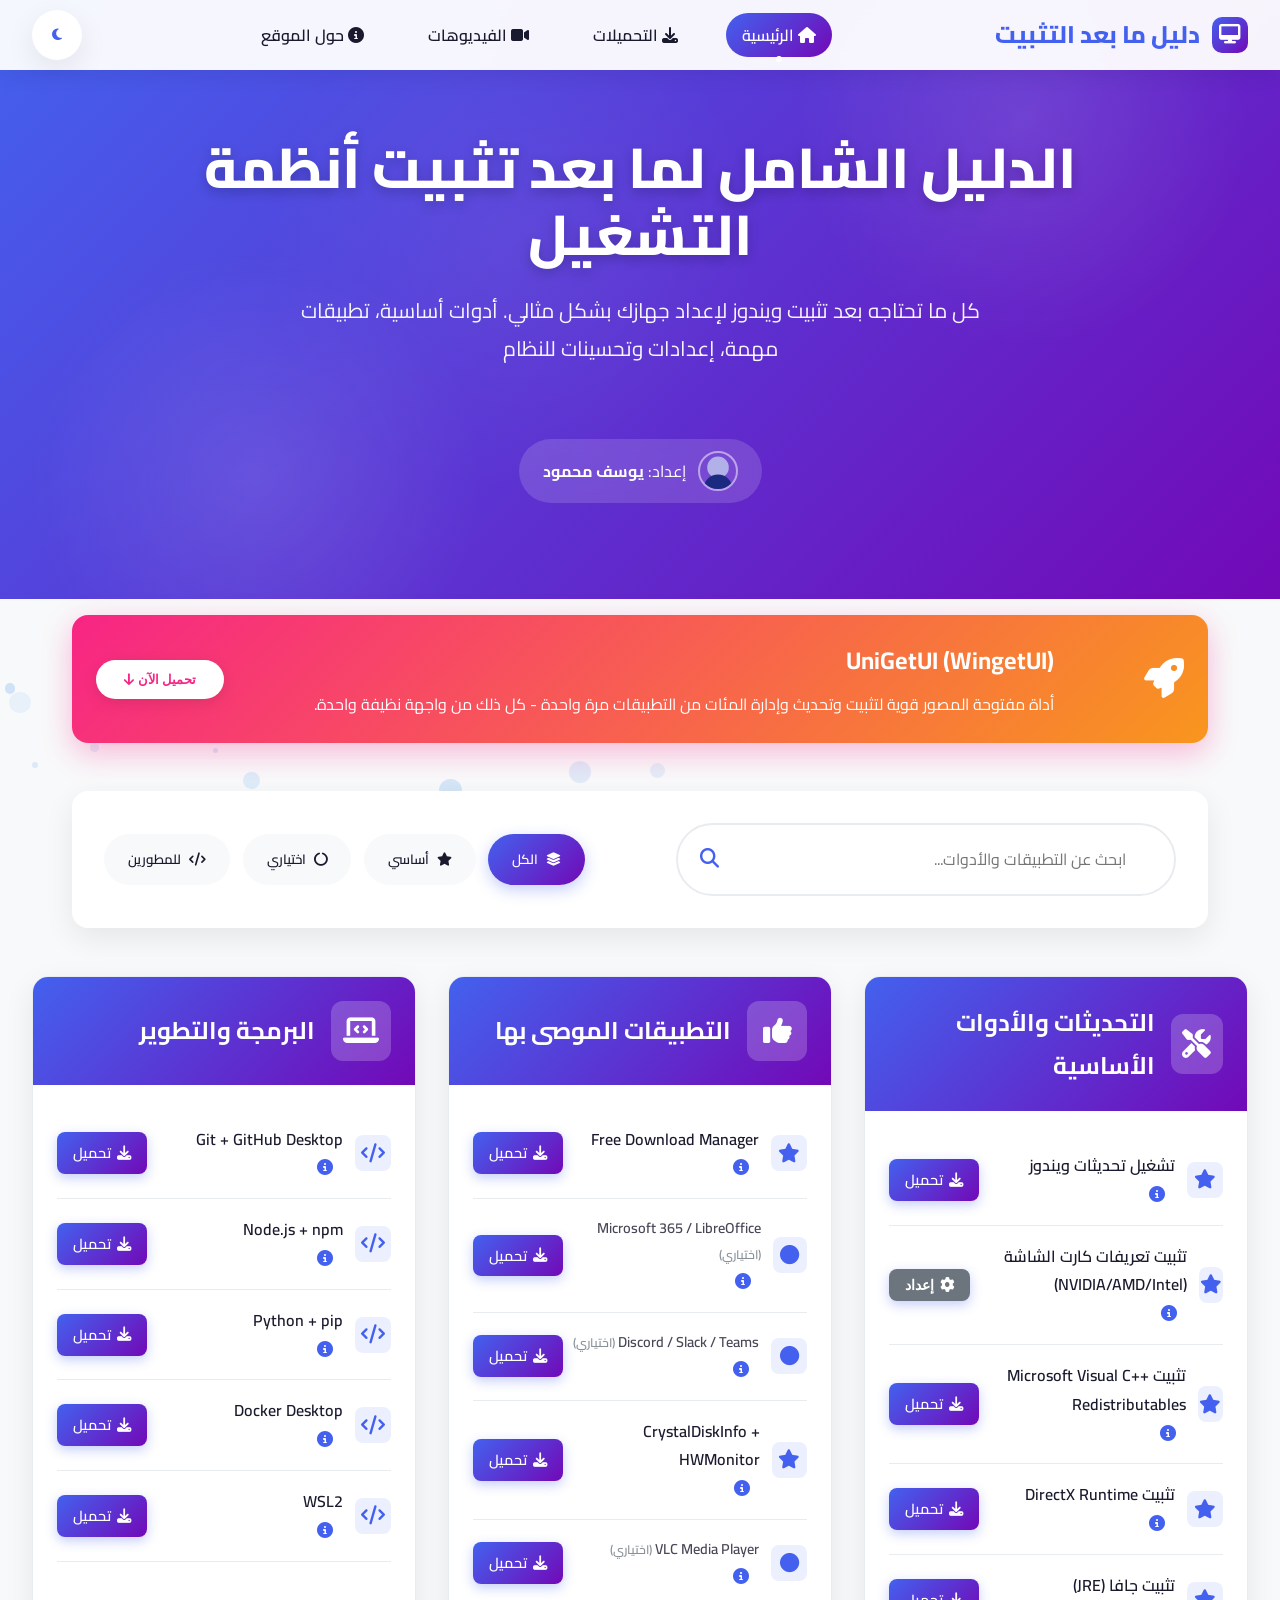
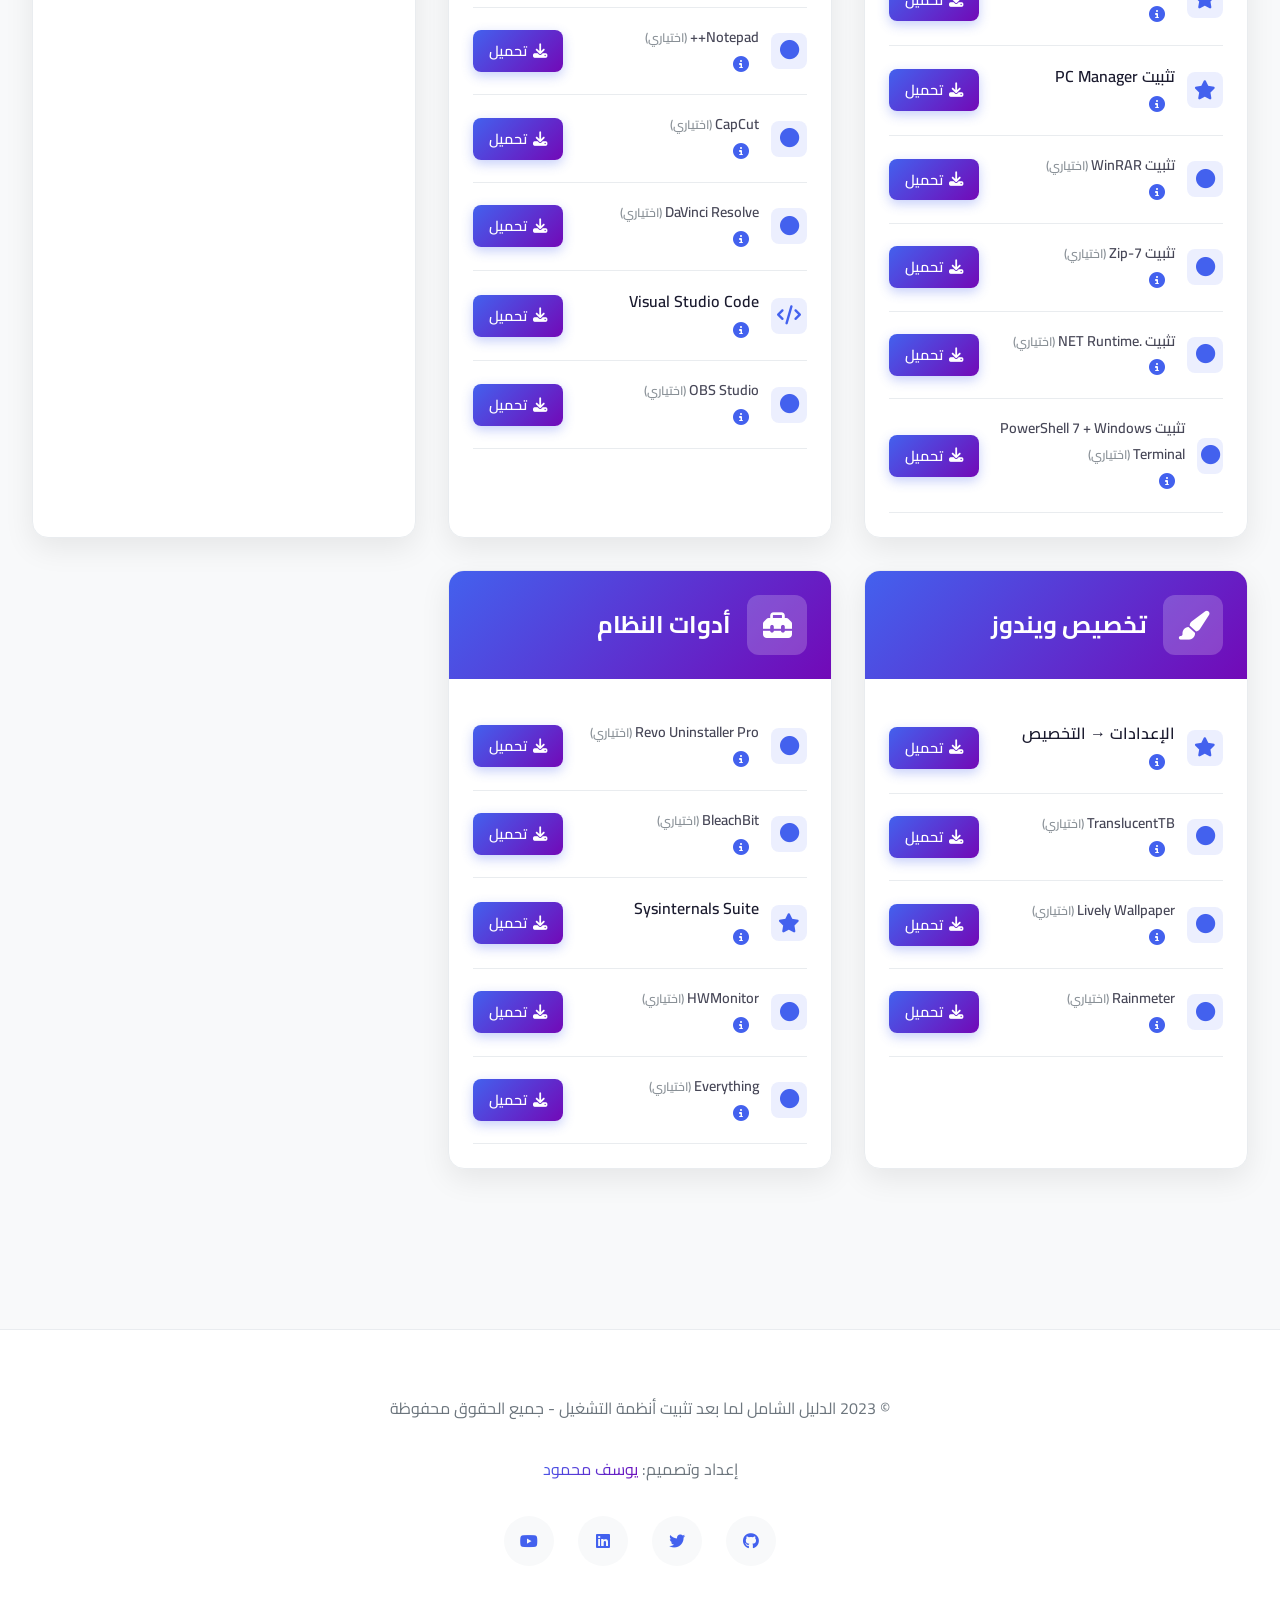
==== commit b4d6f969: "Update index.html" ====
--- a/index.html
+++ b/index.html
@@ -715,7 +715,7 @@
                 <a href="#" class="nav-link">
                     <i class="fas fa-download"></i> التحميلات
                 </a>
-                <a href="#" class="nav-link">
+                <a href="videos.html" class="nav-link">
                     <i class="fas fa-video"></i> الفيديوهات
                 </a>
                 <a href="#" class="nav-link">
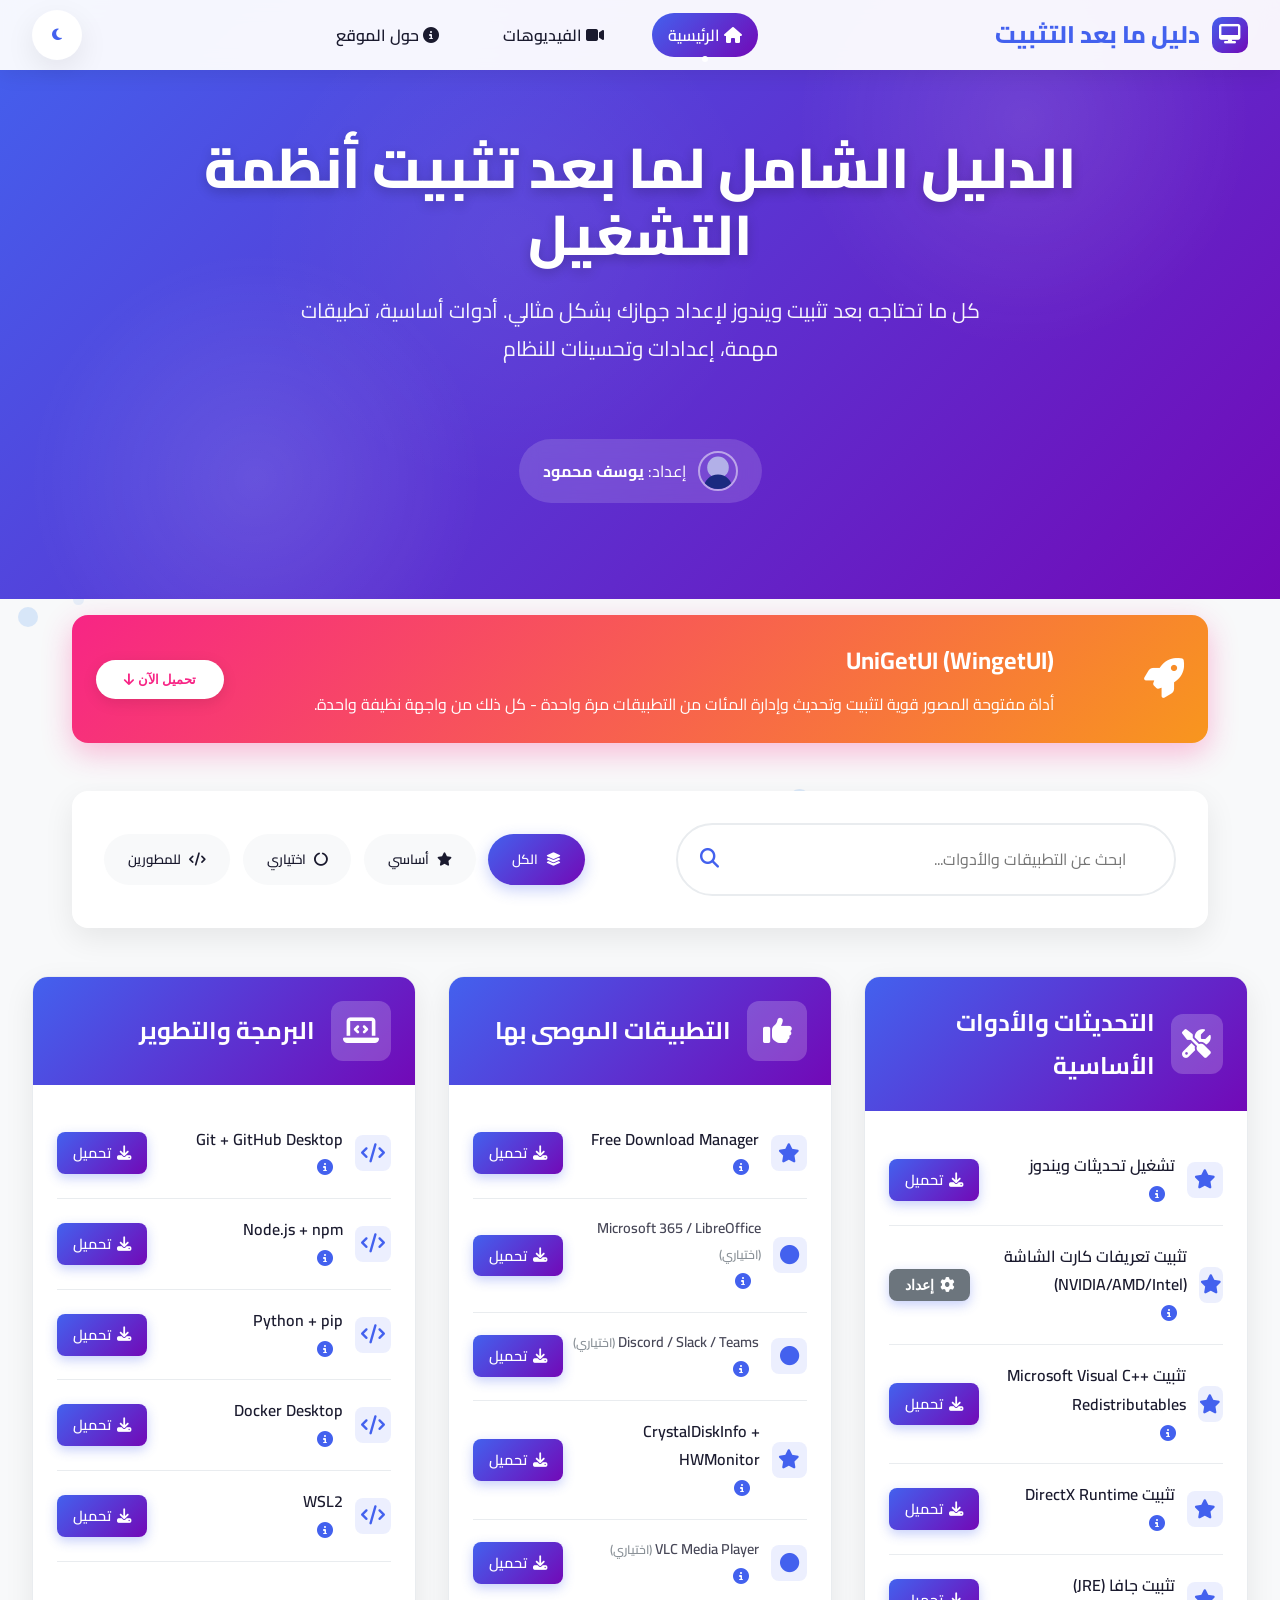
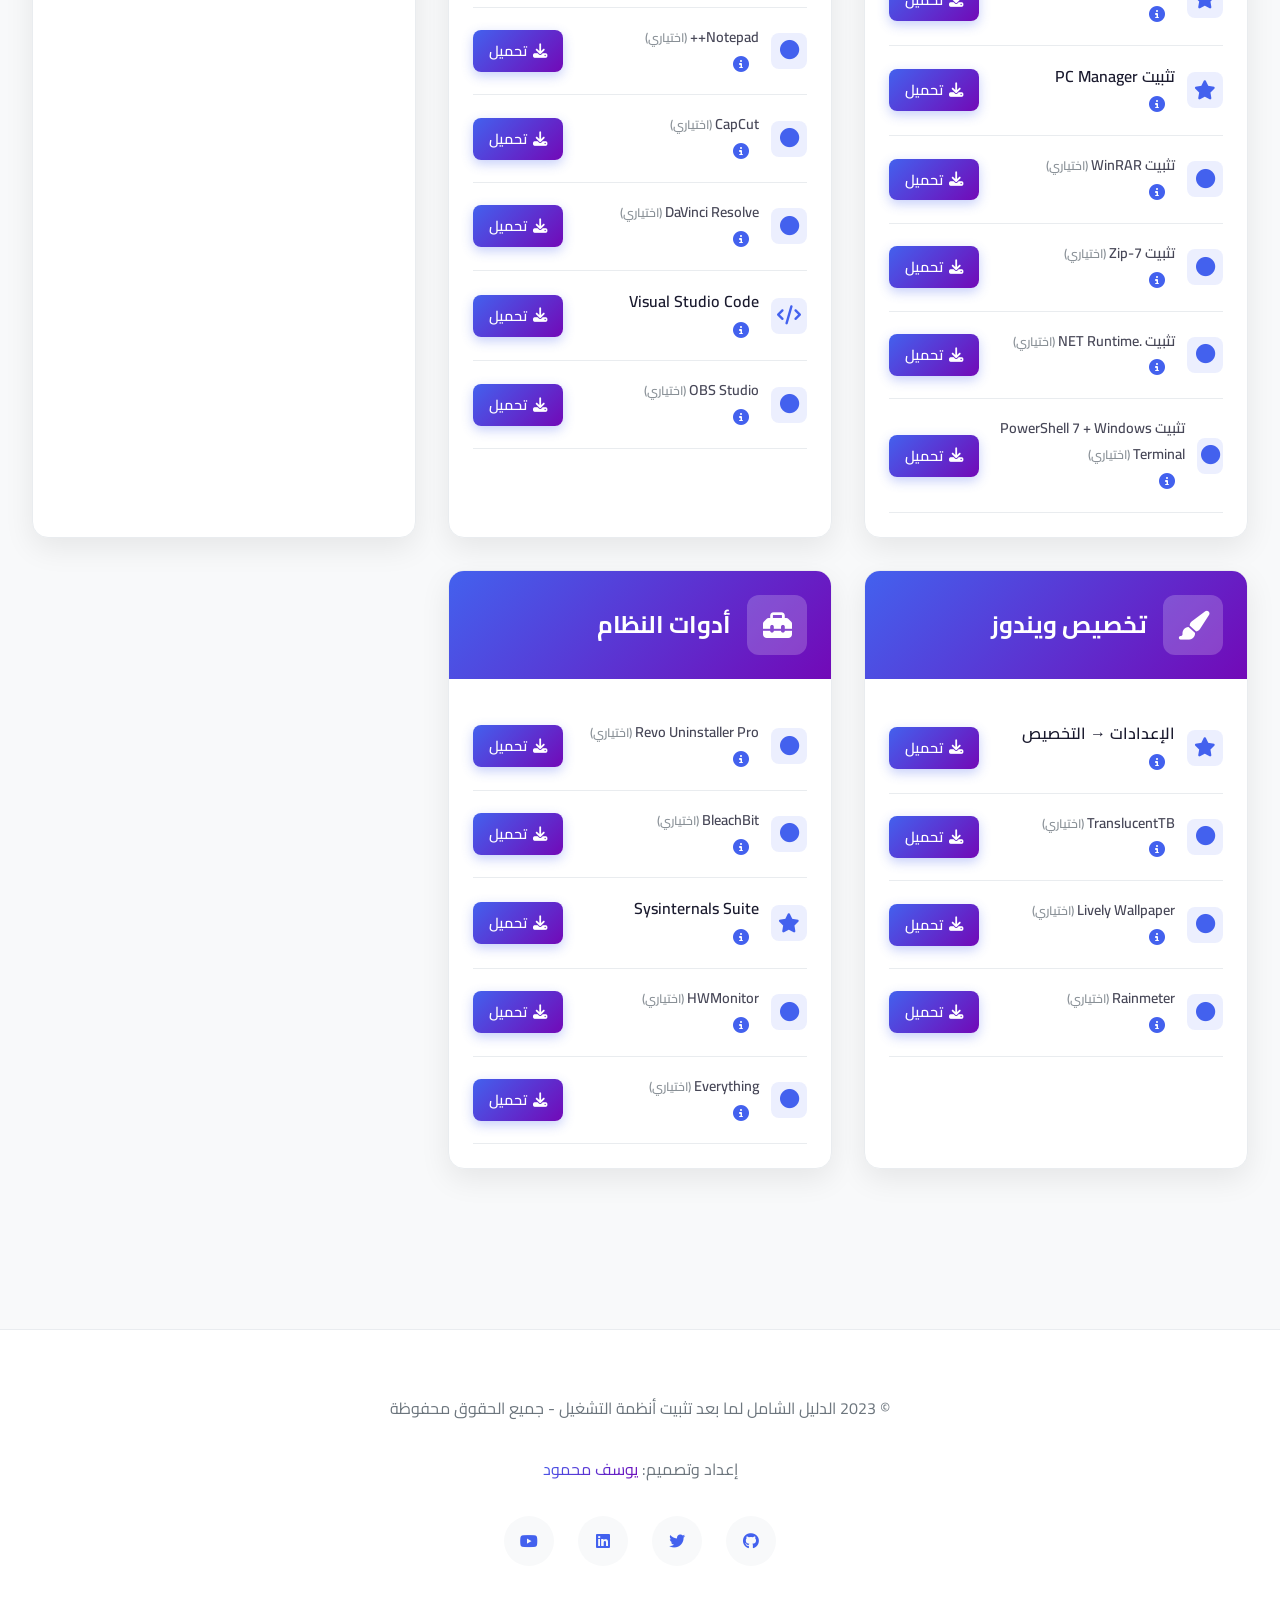
==== commit 6e837554: "Update index.html" ====
--- a/index.html
+++ b/index.html
@@ -712,13 +712,10 @@
                 <a href="#" class="nav-link active">
                     <i class="fas fa-home"></i> الرئيسية
                 </a>
-                <a href="#" class="nav-link">
-                    <i class="fas fa-download"></i> التحميلات
-                </a>
                 <a href="videos.html" class="nav-link">
                     <i class="fas fa-video"></i> الفيديوهات
                 </a>
-                <a href="#" class="nav-link">
+                <a href="about.html.html" class="nav-link">
                     <i class="fas fa-info-circle"></i> حول الموقع
                 </a>
             </div>
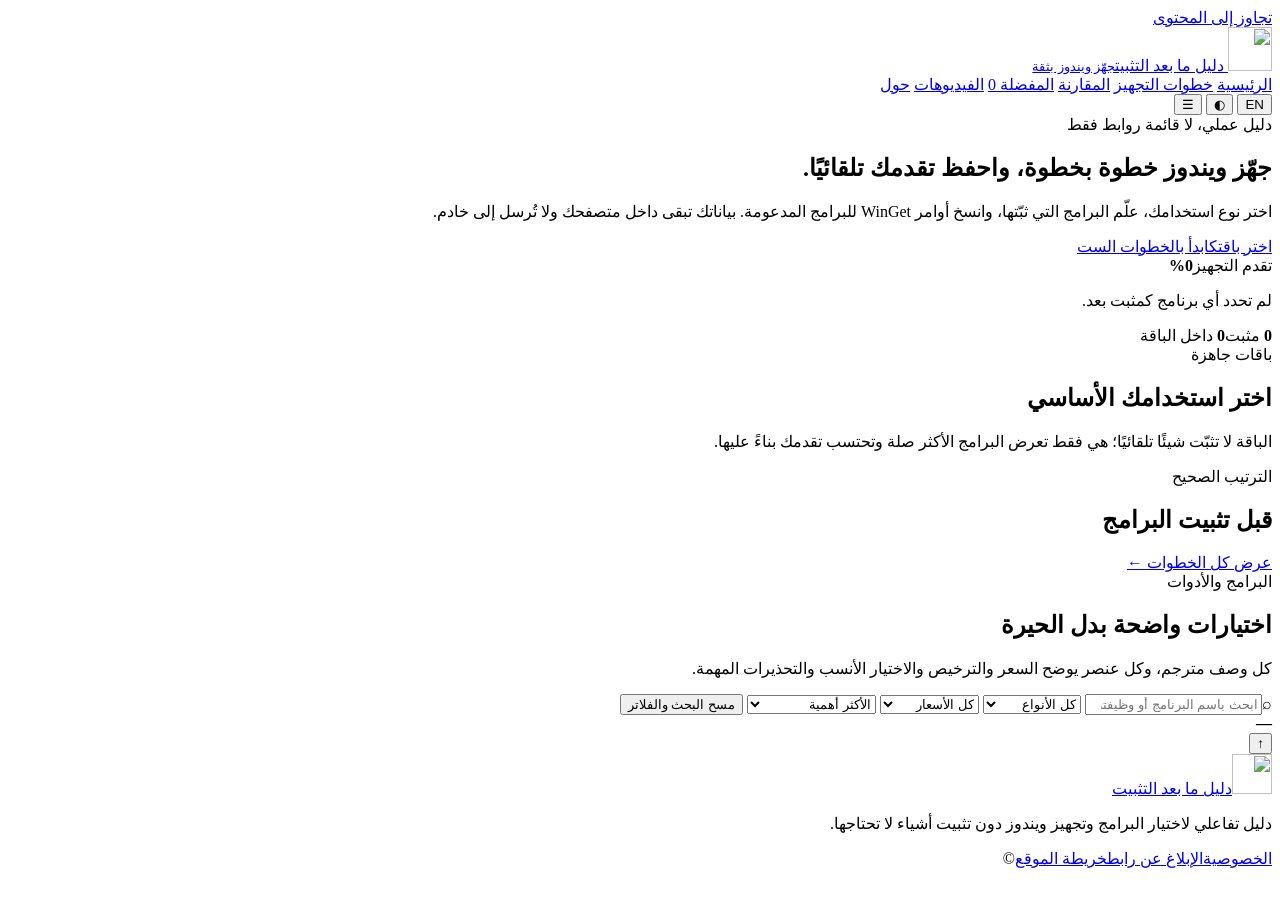
==== commit d0f5fa9e: "Add files via upload" ====
--- a/index.html
+++ b/index.html
@@ -1,1177 +1,96 @@
-<!DOCTYPE html>
+<!doctype html>
 <html lang="ar" dir="rtl">
-
 <head>
-    <meta charset="UTF-8">
-    <meta name="viewport" content="width=device-width, initial-scale=1.0">
-    <title>الدليل الشامل لما بعد تثبيت أنظمة التشغيل</title>
-    <link rel="stylesheet" href="https://cdnjs.cloudflare.com/ajax/libs/font-awesome/6.4.0/css/all.min.css">
-    <link href="https://fonts.googleapis.com/css2?family=Cairo:wght@300;400;500;600;700;800&family=Tajawal:wght@300;400;500;700&display=swap" rel="stylesheet">
-    <style>
-        :root {
-            --primary: #4361ee;
-            --primary-dark: #3a56d4;
-            --primary-light: #4895ef;
-            --secondary: #7209b7;
-            --accent: #f72585;
-            --success: #4cc9f0;
-            --warning: #f8961e;
-            --text: #1a1a2e;
-            --text-light: #6c757d;
-            --bg: #f8f9fa;
-            --card: #ffffff;
-            --border: #e9ecef;
-            --shadow: 0 10px 30px rgba(0, 0, 0, 0.08);
-            --shadow-hover: 0 15px 35px rgba(0, 0, 0, 0.12);
-            --radius: 16px;
-            --transition: all 0.4s cubic-bezier(0.175, 0.885, 0.32, 1.1);
-            --gradient-primary: linear-gradient(135deg, var(--primary), var(--secondary));
-            --gradient-accent: linear-gradient(135deg, var(--accent), var(--warning));
-            --header-height: 70px;
-        }
-
-        .dark-mode {
-            --primary: #5a6ff0;
-            --primary-dark: #4a5cd8;
-            --primary-light: #6a81ff;
-            --text: #e9ecef;
-            --text-light: #adb5bd;
-            --bg: #121826;
-            --card: #1a2234;
-            --border: #2d3748;
-            --shadow: 0 10px 30px rgba(0, 0, 0, 0.25);
-            --shadow-hover: 0 15px 35px rgba(0, 0, 0, 0.35);
-        }
-
-        * {
-            margin: 0;
-            padding: 0;
-            box-sizing: border-box;
-        }
-
-        body {
-            font-family: 'Cairo', 'Tajawal', sans-serif;
-            background-color: var(--bg);
-            color: var(--text);
-            line-height: 1.8;
-            direction: rtl;
-            overflow-x: hidden;
-            transition: var(--transition);
-        }
-
-        /* تصميم شريط التنقل */
-        .navbar {
-            position: fixed;
-            top: 0;
-            width: 100%;
-            background: rgba(255, 255, 255, 0.95);
-            backdrop-filter: blur(10px);
-            z-index: 1000;
-            box-shadow: 0 4px 20px rgba(0, 0, 0, 0.08);
-            transition: var(--transition);
-            height: var(--header-height);
-            display: flex;
-            align-items: center;
-            padding: 0 2rem;
-        }
-
-        .dark-mode .navbar {
-            background: rgba(26, 34, 52, 0.95);
-        }
-
-        .nav-container {
-            display: flex;
-            justify-content: space-between;
-            align-items: center;
-            width: 100%;
-            max-width: 1400px;
-            margin: 0 auto;
-        }
-
-        .logo {
-            display: flex;
-            align-items: center;
-            gap: 12px;
-            font-size: 1.5rem;
-            font-weight: 800;
-            color: var(--primary);
-            text-decoration: none;
-        }
-
-        .logo-icon {
-            width: 36px;
-            height: 36px;
-            background: var(--gradient-primary);
-            border-radius: 10px;
-            display: flex;
-            align-items: center;
-            justify-content: center;
-            color: white;
-            font-size: 1.2rem;
-        }
-
-        .nav-links {
-            display: flex;
-            gap: 2rem;
-            align-items: center;
-        }
-
-        .nav-link {
-            color: var(--text);
-            text-decoration: none;
-            font-weight: 600;
-            padding: 8px 16px;
-            border-radius: 50px;
-            transition: var(--transition);
-            position: relative;
-        }
-
-        .nav-link:hover {
-            color: var(--primary);
-            background: rgba(67, 97, 238, 0.1);
-        }
-
-        .nav-link.active {
-            color: white;
-            background: var(--gradient-primary);
-        }
-
-        .nav-link.active::after {
-            content: '';
-            position: absolute;
-            bottom: -5px;
-            right: 50%;
-            transform: translateX(50%);
-            width: 6px;
-            height: 6px;
-            background: white;
-            border-radius: 50%;
-        }
-
-        .theme-toggle {
-            background: var(--card);
-            border: none;
-            width: 50px;
-            height: 50px;
-            border-radius: 50%;
-            display: flex;
-            align-items: center;
-            justify-content: center;
-            cursor: pointer;
-            color: var(--primary);
-            box-shadow: var(--shadow);
-            transition: var(--transition);
-        }
-
-        .theme-toggle:hover {
-            transform: rotate(15deg) scale(1.1);
-            box-shadow: var(--shadow-hover);
-        }
-
-        /* الهيدر الرئيسي */
-        .main-header {
-            padding: calc(var(--header-height) + 4rem) 2rem 6rem;
-            text-align: center;
-            background: var(--gradient-primary);
-            color: white;
-            position: relative;
-            overflow: hidden;
-        }
-
-        .header-bg {
-            position: absolute;
-            top: 0;
-            right: 0;
-            width: 100%;
-            height: 100%;
-            background-image: 
-                radial-gradient(circle at 20% 80%, rgba(255, 255, 255, 0.1) 0%, transparent 20%),
-                radial-gradient(circle at 80% 20%, rgba(255, 255, 255, 0.1) 0%, transparent 20%),
-                radial-gradient(circle at 40% 40%, rgba(255, 255, 255, 0.05) 0%, transparent 30%);
-            z-index: 0;
-        }
-
-        .header-content {
-            position: relative;
-            z-index: 1;
-            max-width: 900px;
-            margin: 0 auto;
-        }
-
-        .main-title {
-            font-size: 3.5rem;
-            font-weight: 800;
-            margin-bottom: 1.5rem;
-            line-height: 1.2;
-            text-shadow: 0 4px 12px rgba(0, 0, 0, 0.2);
-        }
-
-        .main-subtitle {
-            font-size: 1.3rem;
-            opacity: 0.95;
-            margin-bottom: 2.5rem;
-            max-width: 700px;
-            margin-right: auto;
-            margin-left: auto;
-        }
-
-        .author {
-            display: inline-flex;
-            align-items: center;
-            gap: 12px;
-            background: rgba(255, 255, 255, 0.15);
-            padding: 12px 24px;
-            border-radius: 50px;
-            backdrop-filter: blur(10px);
-            margin-top: 2rem;
-        }
-
-        .author-img {
-            width: 40px;
-            height: 40px;
-            border-radius: 50%;
-            object-fit: cover;
-            border: 2px solid rgba(255, 255, 255, 0.5);
-        }
-
-        /* البانر الترويجي */
-        .promo-banner {
-            background: var(--gradient-accent);
-            color: white;
-            padding: 1.5rem;
-            border-radius: var(--radius);
-            margin: -2rem auto 3rem;
-            max-width: 1200px;
-            position: relative;
-            z-index: 2;
-            box-shadow: 0 10px 30px rgba(248, 37, 133, 0.3);
-            animation: float 6s ease-in-out infinite;
-        }
-
-        @keyframes float {
-            0%, 100% { transform: translateY(0); }
-            50% { transform: translateY(-10px); }
-        }
-
-        .promo-content {
-            display: flex;
-            align-items: center;
-            justify-content: space-between;
-            gap: 1.5rem;
-        }
-
-        .promo-icon {
-            font-size: 2.5rem;
-            flex-shrink: 0;
-        }
-
-        .promo-text h3 {
-            font-size: 1.5rem;
-            margin-bottom: 0.5rem;
-        }
-
-        .promo-btn {
-            background: white;
-            color: var(--accent);
-            border: none;
-            padding: 12px 28px;
-            border-radius: 50px;
-            font-weight: 700;
-            cursor: pointer;
-            transition: var(--transition);
-            flex-shrink: 0;
-            box-shadow: 0 4px 15px rgba(0, 0, 0, 0.1);
-        }
-
-        .promo-btn:hover {
-            transform: translateY(-3px);
-            box-shadow: 0 8px 20px rgba(0, 0, 0, 0.2);
-        }
-
-        /* عناصر التحكم */
-        .controls-section {
-            max-width: 1200px;
-            margin: 3rem auto;
-            padding: 0 2rem;
-        }
-
-        .controls {
-            background: var(--card);
-            border-radius: var(--radius);
-            padding: 2rem;
-            box-shadow: var(--shadow);
-            display: flex;
-            flex-wrap: wrap;
-            gap: 1.5rem;
-            align-items: center;
-            justify-content: space-between;
-            margin-bottom: 3rem;
-        }
-
-        .search-container {
-            flex: 1;
-            min-width: 300px;
-            max-width: 500px;
-            position: relative;
-        }
-
-        .search-box {
-            width: 100%;
-            padding: 1.2rem 3rem 1.2rem 1.5rem;
-            border: 2px solid var(--border);
-            border-radius: 50px;
-            background: var(--card);
-            color: var(--text);
-            font-size: 1rem;
-            font-family: 'Cairo', sans-serif;
-            transition: var(--transition);
-        }
-
-        .search-box:focus {
-            outline: none;
-            border-color: var(--primary);
-            box-shadow: 0 0 0 3px rgba(67, 97, 238, 0.2);
-        }
-
-        .search-icon {
-            position: absolute;
-            left: 1.5rem;
-            top: 50%;
-            transform: translateY(-50%);
-            color: var(--primary);
-            font-size: 1.2rem;
-        }
-
-        .filter-buttons {
-            display: flex;
-            flex-wrap: wrap;
-            gap: 0.8rem;
-        }
-
-        .filter-btn {
-            padding: 0.8rem 1.5rem;
-            border: none;
-            border-radius: 50px;
-            background: var(--bg);
-            color: var(--text);
-            font-weight: 600;
-            cursor: pointer;
-            transition: var(--transition);
-            display: flex;
-            align-items: center;
-            gap: 8px;
-            font-family: 'Cairo', sans-serif;
-        }
-
-        .filter-btn:hover {
-            background: var(--primary);
-            color: white;
-            transform: translateY(-3px);
-            box-shadow: 0 5px 15px rgba(67, 97, 238, 0.3);
-        }
-
-        .filter-btn.active {
-            background: var(--gradient-primary);
-            color: white;
-            box-shadow: 0 5px 15px rgba(67, 97, 238, 0.3);
-        }
-
-        /* المحتوى الرئيسي */
-        .main-content {
-            max-width: 1400px;
-            margin: 0 auto;
-            padding: 0 2rem 6rem;
-        }
-
-        .content-grid {
-            display: grid;
-            grid-template-columns: repeat(auto-fill, minmax(350px, 1fr));
-            gap: 2rem;
-        }
-
-        /* بطاقات الفئات */
-        .category-card {
-            background: var(--card);
-            border-radius: var(--radius);
-            overflow: hidden;
-            box-shadow: var(--shadow);
-            transition: var(--transition);
-            border: 1px solid var(--border);
-            height: 100%;
-            display: flex;
-            flex-direction: column;
-        }
-
-        .category-card:hover {
-            transform: translateY(-10px);
-            box-shadow: var(--shadow-hover);
-        }
-
-        .category-header {
-            background: var(--gradient-primary);
-            color: white;
-            padding: 1.5rem;
-            display: flex;
-            align-items: center;
-            gap: 1rem;
-        }
-
-        .category-icon {
-            font-size: 1.8rem;
-            width: 60px;
-            height: 60px;
-            background: rgba(255, 255, 255, 0.2);
-            border-radius: 12px;
-            display: flex;
-            align-items: center;
-            justify-content: center;
-        }
-
-        .category-title {
-            font-size: 1.5rem;
-            font-weight: 700;
-        }
-
-        .category-items {
-            padding: 1.5rem;
-            flex: 1;
-        }
-
-        .app-item {
-            display: flex;
-            justify-content: space-between;
-            align-items: center;
-            padding: 1rem 0;
-            border-bottom: 1px solid var(--border);
-            transition: var(--transition);
-        }
-
-        .app-item:hover {
-            padding-right: 10px;
-        }
-
-        .app-item:last-child {
-            border-bottom: none;
-        }
-
-        .app-info {
-            display: flex;
-            align-items: center;
-            gap: 12px;
-            flex: 1;
-        }
-
-        .app-icon {
-            color: var(--primary);
-            font-size: 1.2rem;
-            width: 36px;
-            height: 36px;
-            background: rgba(67, 97, 238, 0.1);
-            border-radius: 8px;
-            display: flex;
-            align-items: center;
-            justify-content: center;
-        }
-
-        .app-name {
-            font-weight: 600;
-            color: var(--text);
-        }
-
-        .optional {
-            opacity: 0.8;
-            font-size: 0.9em;
-        }
-
-        .optional::after {
-            content: " (اختياري)";
-            color: var(--text-light);
-            font-size: 0.85em;
-        }
-
-        .download-btn {
-            background: var(--gradient-primary);
-            color: white;
-            border: none;
-            border-radius: 8px;
-            padding: 8px 16px;
-            font-size: 0.9rem;
-            cursor: pointer;
-            text-decoration: none;
-            display: inline-flex;
-            align-items: center;
-            gap: 6px;
-            transition: var(--transition);
-            font-weight: 600;
-            box-shadow: 0 4px 12px rgba(67, 97, 238, 0.3);
-        }
-
-        .download-btn:hover {
-            transform: translateY(-3px);
-            box-shadow: 0 8px 20px rgba(67, 97, 238, 0.4);
-        }
-
-        .info-icon {
-            color: var(--primary);
-            cursor: pointer;
-            margin-right: 10px;
-            transition: var(--transition);
-        }
-
-        .info-icon:hover {
-            color: var(--accent);
-            transform: scale(1.2);
-        }
-
-        .app-description {
-            display: none;
-            background: rgba(67, 97, 238, 0.05);
-            padding: 1rem;
-            margin-top: 0.5rem;
-            border-radius: 8px;
-            border-right: 4px solid var(--primary);
-            font-size: 0.9rem;
-            color: var(--text);
-            animation: fadeIn 0.3s ease;
-        }
-
-        @keyframes fadeIn {
-            from { opacity: 0; transform: translateY(-10px); }
-            to { opacity: 1; transform: translateY(0); }
-        }
-
-        /* مؤشر الوضع */
-        .mode-indicator {
-            position: fixed;
-            bottom: 2rem;
-            left: 2rem;
-            background: var(--gradient-primary);
-            color: white;
-            padding: 0.8rem 1.5rem;
-            border-radius: 50px;
-            font-size: 0.9rem;
-            box-shadow: var(--shadow);
-            display: flex;
-            align-items: center;
-            gap: 8px;
-            z-index: 100;
-            opacity: 0;
-            transform: translateY(20px);
-            transition: var(--transition);
-        }
-
-        .mode-indicator.show {
-            opacity: 1;
-            transform: translateY(0);
-        }
-
-        /* الفوتر */
-        .footer {
-            background: var(--card);
-            padding: 4rem 2rem;
-            text-align: center;
-            border-top: 1px solid var(--border);
-            margin-top: 4rem;
-        }
-
-        .footer-content {
-            max-width: 1200px;
-            margin: 0 auto;
-        }
-
-        .footer-text {
-            color: var(--text-light);
-            margin-bottom: 2rem;
-        }
-
-        .social-links {
-            display: flex;
-            justify-content: center;
-            gap: 1.5rem;
-            margin-top: 2rem;
-        }
-
-        .social-link {
-            width: 50px;
-            height: 50px;
-            border-radius: 50%;
-            background: var(--bg);
-            color: var(--primary);
-            display: flex;
-            align-items: center;
-            justify-content: center;
-            text-decoration: none;
-            transition: var(--transition);
-        }
-
-        .social-link:hover {
-            background: var(--primary);
-            color: white;
-            transform: translateY(-5px);
-        }
-
-        /* تصميم متجاوب */
-        @media (max-width: 1024px) {
-            .main-title { font-size: 2.8rem; }
-            .content-grid { grid-template-columns: repeat(auto-fill, minmax(320px, 1fr)); }
-        }
-
-        @media (max-width: 768px) {
-            .navbar { padding: 0 1rem; }
-            .nav-links { display: none; }
-            .main-header { padding: calc(var(--header-height) + 3rem) 1rem 4rem; }
-            .main-title { font-size: 2.2rem; }
-            .promo-content { flex-direction: column; text-align: center; }
-            .controls { flex-direction: column; align-items: stretch; }
-            .search-container { max-width: 100%; }
-            .content-grid { grid-template-columns: 1fr; }
-            .mode-indicator { left: 1rem; bottom: 1rem; }
-        }
-
-        /* تأثيرات إضافية */
-        .floating-particles {
-            position: fixed;
-            top: 0;
-            right: 0;
-            width: 100%;
-            height: 100%;
-            pointer-events: none;
-            z-index: -1;
-        }
-
-        .particle {
-            position: absolute;
-            background: var(--primary-light);
-            border-radius: 50%;
-            opacity: 0.1;
-            animation: float-particle 20s infinite linear;
-        }
-
-        @keyframes float-particle {
-            0% { transform: translateY(0) rotate(0deg); }
-            100% { transform: translateY(-100vh) rotate(360deg); }
-        }
-
-        /* شريط التقدم */
-        .progress-bar {
-            position: fixed;
-            top: var(--header-height);
-            right: 0;
-            width: 100%;
-            height: 4px;
-            background: transparent;
-            z-index: 1000;
-        }
-
-        .progress-fill {
-            height: 100%;
-            background: var(--gradient-primary);
-            width: 0%;
-            transition: width 0.3s ease;
-        }
-
-        /* تأثيرات النص */
-        .text-gradient {
-            background: var(--gradient-primary);
-            -webkit-background-clip: text;
-            -webkit-text-fill-color: transparent;
-            background-clip: text;
-        }
-
-        /* تأثيرات الكرت عند التمرير */
-        .fade-in {
-            opacity: 0;
-            transform: translateY(30px);
-            transition: opacity 0.6s ease, transform 0.6s ease;
-        }
-
-        .fade-in.visible {
-            opacity: 1;
-            transform: translateY(0);
-        }
-    </style>
+  <meta charset="utf-8">
+  <meta name="viewport" content="width=device-width, initial-scale=1">
+  <meta name="description" content="دليل عربي تفاعلي لاختيار برامج ويندوز حسب الاستخدام، متابعة التثبيت، المقارنة، وحفظ المفضلة.">
+  <meta name="theme-color" content="#0b57d0">
+  <meta name="color-scheme" content="light dark">
+  <meta property="og:type" content="website">
+  <meta property="og:locale" content="ar_AR">
+  <meta property="og:title" content="دليل ما بعد تثبيت ويندوز">
+  <meta property="og:description" content="دليل عربي تفاعلي لاختيار برامج ويندوز حسب الاستخدام، متابعة التثبيت، المقارنة، وحفظ المفضلة.">
+  <meta property="og:image" content="https://your-domain.com/assets/og-image.png">
+  <meta property="og:site_name" content="دليل ما بعد التثبيت">
+  <meta name="twitter:image" content="https://your-domain.com/assets/og-image.png">
+  <meta property="og:url" content="https://your-domain.com/index.html">
+  <meta name="twitter:card" content="summary_large_image">
+  <link rel="canonical" href="https://your-domain.com/index.html">
+  <link rel="icon" href="favicon.svg" type="image/svg+xml">
+  <link rel="alternate icon" href="favicon.ico">
+<link rel="stylesheet" href="assets/styles.css">
+  <title>دليل ما بعد تثبيت ويندوز</title>
+  <script>try{const r=document.documentElement;const l=localStorage.getItem('post-guide-lang')||'ar';const theme=localStorage.getItem('post-guide-theme')||(matchMedia('(prefers-color-scheme: dark)').matches?'dark':'light');r.lang=l==='en'?'en':'ar';r.dir=r.lang==='ar'?'rtl':'ltr';r.dataset.lang=r.lang;r.dataset.theme=theme}catch(e){}</script>
 </head>
-
-<body class="light-mode">
-    <!-- شريط التقدم -->
-    <div class="progress-bar">
-        <div class="progress-fill" id="progressBar"></div>
+<body data-page="home">
+<div class="reading-progress" aria-hidden="true"><span data-reading-progress></span></div>
+<a class="skip-link" href="#main-content">تجاوز إلى المحتوى</a>
+<header class="site-header">
+  <div class="container nav-wrap">
+    <a class="brand" href="index.html" aria-label="دليل ما بعد التثبيت - الرئيسية">
+      <img class="brand-logo" src="assets/logo.svg" alt="" width="44" height="44">
+      <span class="brand-text">دليل ما بعد التثبيت<small>جهّز ويندوز بثقة</small></span>
+    </a>
+    <nav class="nav-links" aria-label="التنقل الرئيسي">
+      <a class="nav-link" data-nav="home" href="index.html">الرئيسية</a>
+      <a class="nav-link" data-nav="steps" href="steps.html">خطوات التجهيز</a>
+      <a class="nav-link" data-nav="compare" href="compare.html">المقارنة</a>
+      <a class="nav-link" data-nav="favorites" href="favorites.html">المفضلة <span class="nav-count" data-favorite-count>0</span></a>
+      <a class="nav-link" data-nav="videos" href="videos.html">الفيديوهات</a>
+      <a class="nav-link" data-nav="about" href="about.html">حول</a>
+    </nav>
+    <div class="nav-actions">
+      <button class="icon-btn lang-btn" type="button" data-lang-toggle aria-label="Switch language">EN</button>
+<button class="icon-btn" type="button" data-theme-toggle aria-label="تفعيل الوضع الليلي">◐</button>
+      <button class="icon-btn menu-toggle" type="button" data-menu-toggle aria-label="فتح القائمة" aria-expanded="false">☰</button>
     </div>
-
-    <!-- شريط التنقل -->
-    <nav class="navbar">
-        <div class="nav-container">
-            <a href="#" class="logo">
-                <div class="logo-icon">
-                    <i class="fas fa-desktop"></i>
-                </div>
-                دليل ما بعد التثبيت
-            </a>
-            
-            <div class="nav-links">
-                <a href="#" class="nav-link active">
-                    <i class="fas fa-home"></i> الرئيسية
-                </a>
-                <a href="videos.html" class="nav-link">
-                    <i class="fas fa-video"></i> الفيديوهات
-                </a>
-                <a href="about.html.html" class="nav-link">
-                    <i class="fas fa-info-circle"></i> حول الموقع
-                </a>
-            </div>
-            
-            <button class="theme-toggle" id="theme-toggle">
-                <i class="fas fa-moon"></i>
-            </button>
-        </div>
-    </nav>
-
-    <!-- الهيدر الرئيسي -->
-    <header class="main-header">
-        <div class="header-bg"></div>
-        <div class="header-content">
-            <h1 class="main-title">الدليل الشامل لما بعد تثبيت أنظمة التشغيل</h1>
-            <p class="main-subtitle">
-                كل ما تحتاجه بعد تثبيت ويندوز لإعداد جهازك بشكل مثالي. أدوات أساسية، تطبيقات مهمة، إعدادات وتحسينات للنظام
-            </p>
-            
-            <div class="author">
-                <img src="data:image/svg+xml,%3Csvg xmlns='http://www.w3.org/2000/svg' viewBox='0 0 100 100'%3E%3Ccircle cx='50' cy='40' r='30' fill='%23B2B0E8'/%3E%3Ccircle cx='50' cy='100' r='40' fill='%231A2A80'/%3E%3C/svg%3E" 
-                     alt="يوسف محمود" class="author-img">
-                <span>إعداد: <strong>يوسف محمود</strong></span>
-            </div>
-        </div>
-    </header>
-
-    <!-- البانر الترويجي -->
-    <div class="controls-section">
-        <div class="promo-banner">
-            <div class="promo-content">
-                <div class="promo-icon">
-                    <i class="fas fa-rocket"></i>
-                </div>
-                <div class="promo-text">
-                    <h3>UniGetUI (WingetUI)</h3>
-                    <p>أداة مفتوحة المصور قوية لتثبيت وتحديث وإدارة المئات من التطبيقات مرة واحدة - كل ذلك من واجهة نظيفة واحدة.</p>
-                </div>
-                <button class="promo-btn">تحميل الآن <i class="fas fa-arrow-down"></i></button>
-            </div>
-        </div>
+  </div>
+</header>
+<main id="main-content">
+<section class="hero hero-home"><div class="container hero-grid">
+  <div><span class="eyebrow">دليل عملي، لا قائمة روابط فقط</span><h1>جهّز ويندوز خطوة بخطوة، واحفظ تقدمك تلقائيًا.</h1>
+  <p class="hero-copy">اختر نوع استخدامك، علّم البرامج التي ثبّتها، وانسخ أوامر WinGet للبرامج المدعومة. بياناتك تبقى داخل متصفحك ولا تُرسل إلى خادم.</p>
+  <div class="hero-actions"><a class="btn btn-primary" href="#packages">اختر باقتك</a><a class="btn btn-ghost" href="steps.html">ابدأ بالخطوات الست</a></div></div>
+  <aside class="progress-card" aria-label="تقدم تجهيز الجهاز">
+    <div class="progress-head"><span>تقدم التجهيز</span><strong data-progress-percent>0%</strong></div>
+    <div class="progress-track"><span data-progress-bar></span></div>
+    <p data-progress-text>لم تحدد أي برنامج كمثبت بعد.</p>
+    <div class="mini-stats"><span><strong data-installed-count>0</strong> مثبت</span><span><strong data-package-total>0</strong> داخل الباقة</span></div>
+  </aside>
+</div></section>
+<section class="section-sm" id="packages"><div class="container">
+  <div class="section-heading"><div><span class="kicker">باقات جاهزة</span><h2>اختر استخدامك الأساسي</h2><p>الباقة لا تثبّت شيئًا تلقائيًا؛ هي فقط تعرض البرامج الأكثر صلة وتحتسب تقدمك بناءً عليها.</p></div></div>
+  <div class="package-grid" id="package-selector"></div>
+</div></section>
+<section class="section steps-preview"><div class="container">
+  <div class="section-heading"><div><span class="kicker">الترتيب الصحيح</span><h2>قبل تثبيت البرامج</h2></div><a class="text-link" href="steps.html">عرض كل الخطوات ←</a></div>
+  <div class="step-strip" id="steps-preview"></div>
+</div></section>
+<section class="section" id="programs"><div class="container">
+  <div class="section-heading"><div><span class="kicker">البرامج والأدوات</span><h2>اختيارات واضحة بدل الحيرة</h2><p>كل وصف مترجم، وكل عنصر يوضح السعر والترخيص والاختيار الأنسب والتحذيرات المهمة.</p></div></div>
+  <div class="controls" id="sticky-controls">
+    <label class="search"><span aria-hidden="true">⌕</span><input id="app-search" type="search" placeholder="ابحث باسم البرنامج أو وظيفته..." autocomplete="off"></label>
+    <select id="type-filter" aria-label="نوع البرنامج"><option value="all">كل الأنواع</option><option value="essential">أساسي</option><option value="optional">اختياري</option><option value="dev">متقدم / مطور</option></select>
+    <select id="price-filter" aria-label="السعر"><option value="all">كل الأسعار</option><option value="free">مجاني</option><option value="opensource">مفتوح المصدر</option><option value="paid">مدفوع</option></select>
+    <select id="sort-filter" aria-label="الترتيب"><option value="priority">الأكثر أهمية</option><option value="name">الاسم</option><option value="free">المجاني أولًا</option><option value="opensource">المفتوح المصدر أولًا</option><option value="newest">الأحدث إضافة</option></select>
+    <button class="btn btn-muted" id="clear-filters" type="button">مسح البحث والفلاتر</button>
+  </div>
+  <div class="results-line"><strong id="results-count">—</strong><span id="active-package-label"></span></div>
+  <div class="app-grid" id="app-grid" aria-live="polite"></div>
+</div></section>
+</main><button class="back-top" type="button" data-back-top aria-label="العودة إلى أعلى الصفحة">↑</button>
+<div class="toast" role="status" aria-live="polite" data-toast></div>
+<footer class="site-footer">
+  <div class="container footer-grid">
+    <div>
+      <a class="brand" href="index.html"><img class="brand-logo" src="assets/logo.svg" alt="" width="40" height="40"><span class="brand-text">دليل ما بعد التثبيت</span></a>
+      <p class="footer-copy">دليل تفاعلي لاختيار البرامج وتجهيز ويندوز دون تثبيت أشياء لا تحتاجها.</p>
     </div>
-
-    <!-- عناصر التحكم -->
-    <div class="controls-section">
-        <div class="controls">
-            <div class="search-container">
-                <i class="fas fa-search search-icon"></i>
-                <input type="text" id="search-input" class="search-box" placeholder="ابحث عن التطبيقات والأدوات...">
-            </div>
-            
-            <div class="filter-buttons">
-                <button class="filter-btn active" data-filter="all">
-                    <i class="fas fa-layer-group"></i> الكل
-                </button>
-                <button class="filter-btn" data-filter="essential">
-                    <i class="fas fa-star"></i> أساسي
-                </button>
-                <button class="filter-btn" data-filter="optional">
-                    <i class="fas fa-circle-notch"></i> اختياري
-                </button>
-                <button class="filter-btn" data-filter="dev">
-                    <i class="fas fa-code"></i> للمطورين
-                </button>
-            </div>
-        </div>
+    <div class="footer-links">
+      <a href="privacy.html">الخصوصية</a><a href="report.html">الإبلاغ عن رابط</a><a href="sitemap.html">خريطة الموقع</a><span>© <span data-year></span></span>
     </div>
-
-    <!-- المحتوى الرئيسي -->
-    <main class="main-content">
-        <div class="content-grid" id="content-container">
-            <!-- سيتم ملء المحتوى بواسطة الجافاسكريبت -->
-        </div>
-    </main>
-
-    <!-- الفوتر -->
-    <footer class="footer">
-        <div class="footer-content">
-            <p class="footer-text">
-                © 2023 الدليل الشامل لما بعد تثبيت أنظمة التشغيل - جميع الحقوق محفوظة
-            </p>
-            <p class="footer-text">
-                إعداد وتصميم: <span class="text-gradient">يوسف محمود</span>
-            </p>
-            
-            <div class="social-links">
-                <a href="#" class="social-link">
-                    <i class="fab fa-github"></i>
-                </a>
-                <a href="#" class="social-link">
-                    <i class="fab fa-twitter"></i>
-                </a>
-                <a href="#" class="social-link">
-                    <i class="fab fa-linkedin"></i>
-                </a>
-                <a href="#" class="social-link">
-                    <i class="fab fa-youtube"></i>
-                </a>
-            </div>
-        </div>
-    </footer>
-
-    <!-- مؤشر الوضع -->
-    <div class="mode-indicator" id="mode-indicator">
-        <i class="fas fa-sun"></i> الوضع النهاري
-    </div>
-
-    <!-- الجسيمات العائمة -->
-    <div class="floating-particles" id="particles-container"></div>
-
-    <script>
-        // البيانات من الملف السابق مع تعديلات للغة العربية
-        const data = [
-            {
-                title: "التحديثات والأدوات الأساسية",
-                icon: "fas fa-tools",
-                items: [
-                    { name: "تشغيل تحديثات ويندوز", type: "essential", link: "ms-settings:windowsupdate", description: "حافظ على نظامك آمنًا وحديثًا مع أحدث التصحيحات والميزات من مايكروسوفت." },
-                    { name: "تثبيت تعريفات كارت الشاشة (NVIDIA/AMD/Intel)", type: "essential", description: "احصل على أحدث تعريفات الرسومات لأفضل أداء في الألعاب والوسائط المتعددة." },
-                    { name: "تثبيت Microsoft Visual C++ Redistributables", type: "essential", link: "https://github.com/MicrosoftDocs/cpp-docs/blob/main/docs/windows/latest-supported-vc-redist.md", description: "مكونات وقت التشغيل المطلوبة للعديد من التطبيقات المطورة باستخدام Visual Studio." },
-                    { name: "تثبيت DirectX Runtime", type: "essential", link: "https://www.microsoft.com/en-us/download/details.aspx?id=35", description: "أساسي لتشغيل الألعاب وتطبيقات الوسائط المتعددة على ويندوز." },
-                    { name: "تثبيت جافا (JRE)", type: "essential", link: "https://www.java.com/download/", description: "بيئة تشغيل جافا اللازمة لتشغيل تطبيقات جافا." },
-                    { name: "تثبيت PC Manager", type: "essential", link: "https://pcmanager.microsoft.com/en-us", description: "أداة مايكروسوفت لتحسين وصيانة أداء جهاز الكمبيوتر الخاص بك." },
-                    { name: "تثبيت WinRAR", type: "optional", link: "https://www.win-rar.com/download.html", description: "مدير أرشيف قوي يمكنه فك العديد من صيغ الضغط." },
-                    { name: "تثبيت 7-Zip", type: "optional", link: "https://www.7-zip.org/download.html", description: "أداة ضغط الملفات مفتوحة المصدر مع دعم العديد من الصيغ." },
-                    { name: "تثبيت .NET Runtime", type: "optional", link: "https://dotnet.microsoft.com/download/dotnet", description: "إطار عمل لبناء وتشغيل التطبيقات على ويندوز." },
-                    { name: "تثبيت PowerShell 7 + Windows Terminal", type: "optional", link: "https://github.com/PowerShell/PowerShell/releases", description: "واجهة سطر أوامر حديثة للمستخدمين المتقدمين والمطورين." }
-                ]
-            },
-            {
-                title: "التطبيقات الموصى بها",
-                icon: "fas fa-thumbs-up",
-                items: [
-                    { name: "Free Download Manager", type: "essential", link: "https://www.freedownloadmanager.org/download.htm", description: "يسرع عمليات التحميل ويدعم التورنت وتحميل الفيديوهات." },
-                    { name: "Microsoft 365 / LibreOffice", type: "optional", link: "https://www.microsoft.com/microsoft-365", description: "حزم إنتاجية للمستندات وجداول البيانات والعروض التقديمية." },
-                    { name: "Discord / Slack / Teams", type: "optional", link: "https://discord.com/download", description: "منصات اتصال للمراسلة والمكالمات الصوتية والمرئية." },
-                    { name: "CrystalDiskInfo + HWMonitor", type: "essential", link: "https://crystalmark.info/en/software/crystaldiskinfo/", description: "أدوات لمراقبة صحة القرص الصلب ودرجات حرارة النظام." },
-                    { name: "VLC Media Player", type: "optional", link: "https://www.videolan.org/vlc/", description: "مشغل وسائط متعدد الاستخدامات يدعم معظم صيغ الصوت والفيديو." },
-                    { name: "Notepad++", type: "optional", link: "https://notepad-plus-plus.org/downloads/", description: "محرر نصوص متقدم مع إبراز بناء الجملة للمبرمجين." },
-                    { name: "CapCut", type: "optional", link: "https://www.capcut.com/download", description: "برنامج تحرير فيديو سهل الاستخدام مع ميزات احترافية." },
-                    { name: "DaVinci Resolve", type: "optional", link: "https://www.blackmagicdesign.com/products/davinciresolve", description: "برنامج تحرير فيديو احترافي وتصحيح ألوان وما بعد إنتاج الصوت." },
-                    { name: "Visual Studio Code", type: "dev", link: "https://code.visualstudio.com/download", description: "محرر أكواد خفيف الوزن ولكنه قوي مع دعم واسع للإضافات." },
-                    { name: "OBS Studio", type: "optional", link: "https://obsproject.com/download", description: "برنامج مفتوح المصدر لتسجيل الفيديو والبث المباشر." }
-                ]
-            },
-            {
-                title: "البرمجة والتطوير",
-                icon: "fas fa-laptop-code",
-                items: [
-                    { name: "Git + GitHub Desktop", type: "dev", link: "https://git-scm.com/downloads", description: "نظام التحكم في الإصدار وعميل واجهة المستخدم لإدارة مستودعات الكود." },
-                    { name: "Node.js + npm", type: "dev", link: "https://nodejs.org/en/download/", description: "بيئة تشغيل جافاسكريبت ومدير الحزم للتطوير من جانب الخادم." },
-                    { name: "Python + pip", type: "dev", link: "https://www.python.org/downloads/", description: "لغة برمجة شائعة ومدير الحزم الخاص بها." },
-                    { name: "Docker Desktop", type: "dev", link: "https://www.docker.com/products/docker-desktop", description: "منصة لتطوير وشحن وتشغيل التطبيقات في حاويات." },
-                    { name: "WSL2", type: "dev", link: "https://docs.microsoft.com/en-us/windows/wsl/install", description: "نظام فرعي للينكس في ويندوز يتيح لك تشغيل بيئة لينكس على ويندوز." }
-                ]
-            },
-            {
-                title: "تخصيص ويندوز",
-                icon: "fas fa-paint-brush",
-                items: [
-                    { name: "الإعدادات → التخصيص", type: "essential", link: "ms-settings:personalization", description: "إعدادات ويندوز المدمجة لتخصيص المظهر والسمات." },
-                    { name: "TranslucentTB", type: "optional", link: "https://github.com/TranslucentTB/TranslucentTB", description: "يجعل شريط مهام ويندوز شفافًا أو شبه شفاف." },
-                    { name: "Lively Wallpaper", type: "optional", link: "https://apps.microsoft.com/store/detail/lively-wallpaper/9NTM2QC6QWS7", description: "تطبيقات لتعيين خلفيات متحركة وتفاعلية." },
-                    { name: "Rainmeter", type: "optional", link: "https://www.rainmeter.net/", description: "أداة تخصيص سطح المكتب التي تعرض سكين قابلة للتخصيص." }
-                ]
-            },
-            {
-                title: "أدوات النظام",
-                icon: "fas fa-toolbox",
-                items: [
-                    { name: "Revo Uninstaller Pro", type: "optional", link: "https://www.revouninstaller.com/products/revo-uninstaller-pro/", description: "أداة إلغاء تثبيت متقدمة تزيل الملفات المتبقية وإدخالات السجل." },
-                    { name: "BleachBit", type: "optional", link: "https://www.bleachbit.org/download", description: "منظف النظام الذي يحرر مساحة القرص ويحمي الخصوصية بحذف الملفات غير الضرورية." },
-                    { name: "Sysinternals Suite", type: "essential", link: "https://docs.microsoft.com/en-us/sysinternals/downloads/sysinternals-suite", description: "مجموعة من أدوات النظام المتقدمة لويندوز من مايكروسوفت." },
-                    { name: "HWMonitor", type: "optional", link: "https://www.cpuid.com/softwares/hwmonitor.html", description: "برنامج مراقبة الأجهزة الذي يقرأ مستشعرات صحة نظام الكمبيوتر." },
-                    { name: "Everything", type: "optional", link: "https://www.voidtools.com/downloads/", description: "أداة بحث ملفات سريعة للغاية لويندوز التي تفهرس محرك الأقراص بالكامل." }
-                ]
-            }
-        ];
-
-        // إنشاء جسيمات عائمة
-        function createParticles() {
-            const container = document.getElementById('particles-container');
-            const particleCount = 30;
-            
-            for (let i = 0; i < particleCount; i++) {
-                const particle = document.createElement('div');
-                particle.className = 'particle';
-                
-                // حجم عشوائي
-                const size = Math.random() * 20 + 5;
-                particle.style.width = `${size}px`;
-                particle.style.height = `${size}px`;
-                
-                // موقع عشوائي
-                particle.style.left = `${Math.random() * 100}%`;
-                particle.style.top = `${Math.random() * 100}%`;
-                
-                // تأخير عشوائي للحركة
-                particle.style.animationDelay = `${Math.random() * 20}s`;
-                
-                // شفافية عشوائية
-                particle.style.opacity = Math.random() * 0.2 + 0.05;
-                
-                container.appendChild(particle);
-            }
-        }
-
-        // عرض المحتوى
-        function renderContent(filter = 'all', searchTerm = '') {
-            const container = document.getElementById('content-container');
-            container.innerHTML = '';
-
-            data.forEach((category, index) => {
-                const filteredItems = category.items.filter(item => {
-                    const matchesFilter = filter === 'all' || item.type === filter;
-                    const matchesSearch = item.name.toLowerCase().includes(searchTerm.toLowerCase()) || 
-                                         item.description.toLowerCase().includes(searchTerm.toLowerCase());
-                    return matchesFilter && matchesSearch;
-                });
-
-                if (filteredItems.length > 0) {
-                    const categoryEl = document.createElement('div');
-                    categoryEl.className = 'category-card fade-in';
-                    
-                    // تأخير متدرج للظهور
-                    categoryEl.style.animationDelay = `${index * 0.1}s`;
-                    
-                    let categoryHTML = `
-                        <div class="category-header">
-                            <div class="category-icon">
-                                <i class="${category.icon}"></i>
-                            </div>
-                            <div class="category-title">${category.title}</div>
-                        </div>
-                        <div class="category-items">
-                    `;
-
-                    filteredItems.forEach(item => {
-                        let itemName = item.name;
-                        if (searchTerm) {
-                            const regex = new RegExp(`(${searchTerm})`, 'gi');
-                            itemName = itemName.replace(regex, '<span class="text-gradient">$1</span>');
-                        }
-
-                        const optionalClass = item.type === 'optional' ? 'optional' : '';
-                        const itemId = item.name.replace(/\s+/g, '-').toLowerCase();
-                        const iconClass = getItemIcon(item.type);
-
-                        categoryHTML += `
-                            <div class="app-item">
-                                <div class="app-info">
-                                    <div class="app-icon">
-                                        <i class="fas fa-${iconClass}"></i>
-                                    </div>
-                                    <div>
-                                        <div class="app-name ${optionalClass}">${itemName}</div>
-                                        <i class="fas fa-info-circle info-icon" onclick="toggleInfo('${itemId}')"></i>
-                                    </div>
-                                </div>
-                                ${item.link ? `<a href="${item.link}" target="_blank" class="download-btn"><i class="fas fa-download"></i> تحميل</a>` : 
-                                  `<button class="download-btn" style="background: var(--text-light);"><i class="fas fa-cog"></i> إعداد</button>`}
-                            </div>
-                            <div class="app-description" id="${itemId}">
-                                ${item.description}
-                            </div>
-                        `;
-                    });
-
-                    categoryHTML += '</div>';
-                    categoryEl.innerHTML = categoryHTML;
-                    container.appendChild(categoryEl);
-                }
-            });
-
-            // تفعيل تأثير الظهور عند التمرير
-            setTimeout(() => {
-                const fadeElements = document.querySelectorAll('.fade-in');
-                fadeElements.forEach(el => {
-                    const elTop = el.getBoundingClientRect().top;
-                    const windowHeight = window.innerHeight;
-                    
-                    if (elTop < windowHeight - 100) {
-                        el.classList.add('visible');
-                    }
-                });
-            }, 100);
-        }
-
-        // تبديل عرض وصف التطبيق
-        function toggleInfo(itemId) {
-            const infoElement = document.getElementById(itemId);
-            const isVisible = infoElement.style.display === 'block';
-            
-            // إغلاق جميع الوصفات أولاً
-            document.querySelectorAll('.app-description').forEach(el => {
-                el.style.display = 'none';
-            });
-            
-            // فتح الوصف المطلوب إذا لم يكن مفتوحًا بالفعل
-            if (!isVisible) {
-                infoElement.style.display = 'block';
-            }
-        }
-
-        // الحصول على الأيقونة المناسبة حسب النوع
-        function getItemIcon(type) {
-            switch (type) {
-                case 'essential': return 'star';
-                case 'optional': return 'circle';
-                case 'dev': return 'code';
-                default: return 'check';
-            }
-        }
-
-        // إعداد وضع الظلام
-        function setupDarkMode() {
-            const themeToggle = document.getElementById('theme-toggle');
-            const icon = themeToggle.querySelector('i');
-            const modeIndicator = document.getElementById('mode-indicator');
-            const modeIcon = modeIndicator.querySelector('i');
-
-            // التحقق من تفضيلات المستخدم
-            const savedTheme = localStorage.getItem('theme');
-            const prefersDark = window.matchMedia('(prefers-color-scheme: dark)').matches;
-
-            // تعيين الوضع الأولي
-            if (savedTheme === 'light' || (!savedTheme && !prefersDark)) {
-                document.body.classList.remove('dark-mode');
-                document.body.classList.add('light-mode');
-                icon.classList.remove('fa-sun');
-                icon.classList.add('fa-moon');
-                modeIcon.classList.remove('fa-sun');
-                modeIcon.classList.add('fa-moon');
-                modeIndicator.innerHTML = '<i class="fas fa-moon"></i> الوضع الليلي';
-            } else {
-                document.body.classList.remove('light-mode');
-                document.body.classList.add('dark-mode');
-                icon.classList.remove('fa-moon');
-                icon.classList.add('fa-sun');
-                modeIcon.classList.remove('fa-moon');
-                modeIcon.classList.add('fa-sun');
-                modeIndicator.innerHTML = '<i class="fas fa-sun"></i> الوضع النهاري';
-            }
-
-            // تبديل الوضع عند النقر
-            themeToggle.addEventListener('click', () => {
-                if (document.body.classList.contains('dark-mode')) {
-                    document.body.classList.remove('dark-mode');
-                    document.body.classList.add('light-mode');
-                    localStorage.setItem('theme', 'light');
-                    icon.classList.remove('fa-sun');
-                    icon.classList.add('fa-moon');
-                    modeIcon.classList.remove('fa-sun');
-                    modeIcon.classList.add('fa-moon');
-                    modeIndicator.innerHTML = '<i class="fas fa-moon"></i> الوضع الليلي';
-                } else {
-                    document.body.classList.remove('light-mode');
-                    document.body.classList.add('dark-mode');
-                    localStorage.setItem('theme', 'dark');
-                    icon.classList.remove('fa-moon');
-                    icon.classList.add('fa-sun');
-                    modeIcon.classList.remove('fa-moon');
-                    modeIcon.classList.add('fa-sun');
-                    modeIndicator.innerHTML = '<i class="fas fa-sun"></i> الوضع النهاري';
-                }
-
-                // عرض مؤشر الوضع لمدة 3 ثوانٍ
-                modeIndicator.classList.add('show');
-                setTimeout(() => {
-                    modeIndicator.classList.remove('show');
-                }, 3000);
-            });
-        }
-
-        // إعداد عوامل التصفية والبحث
-        function setupFilters() {
-            const filterButtons = document.querySelectorAll('.filter-btn');
-            const searchInput = document.getElementById('search-input');
-
-            filterButtons.forEach(button => {
-                button.addEventListener('click', () => {
-                    filterButtons.forEach(btn => btn.classList.remove('active'));
-                    button.classList.add('active');
-
-                    const filter = button.getAttribute('data-filter');
-                    renderContent(filter, searchInput.value);
-                });
-            });
-
-            searchInput.addEventListener('input', () => {
-                const activeFilter = document.querySelector('.filter-btn.active').getAttribute('data-filter');
-                renderContent(activeFilter, searchInput.value);
-            });
-        }
-
-        // شريط التقدم
-        function setupProgressBar() {
-            const progressBar = document.getElementById('progressBar');
-            
-            window.addEventListener('scroll', () => {
-                const windowHeight = document.documentElement.scrollHeight - document.documentElement.clientHeight;
-                const scrolled = (window.scrollY / windowHeight) * 100;
-                progressBar.style.width = `${scrolled}%`;
-            });
-        }
-
-        // تأثير الظهور عند التمرير
-        function setupScrollAnimations() {
-            const fadeElements = document.querySelectorAll('.fade-in');
-            
-            const observer = new IntersectionObserver((entries) => {
-                entries.forEach(entry => {
-                    if (entry.isIntersecting) {
-                        entry.target.classList.add('visible');
-                    }
-                });
-            }, {
-                threshold: 0.1,
-                rootMargin: '0px 0px -50px 0px'
-            });
-            
-            fadeElements.forEach(el => {
-                observer.observe(el);
-            });
-        }
-
-        // تهيئة الصفحة
-        document.addEventListener('DOMContentLoaded', () => {
-            createParticles();
-            renderContent();
-            setupDarkMode();
-            setupFilters();
-            setupProgressBar();
-            setupScrollAnimations();
-            
-            // تفعيل تأثيرات التمرير عند التحميل
-            window.dispatchEvent(new Event('scroll'));
-            
-            // إخفاء مؤشر الوضع بعد 3 ثوانٍ من التحميل
-            setTimeout(() => {
-                document.getElementById('mode-indicator').classList.remove('show');
-            }, 3000);
-        });
-
-        // إضافة تأثير للتمرير على شريط التنقل
-        window.addEventListener('scroll', () => {
-            const navbar = document.querySelector('.navbar');
-            if (window.scrollY > 50) {
-                navbar.style.boxShadow = '0 4px 20px rgba(0, 0, 0, 0.15)';
-                navbar.style.height = '60px';
-            } else {
-                navbar.style.boxShadow = '0 4px 20px rgba(0, 0, 0, 0.08)';
-                navbar.style.height = 'var(--header-height)';
-            }
-        });
-    </script>
-</body>
-
-</html>
+  </div>
+</footer>
+<script src="assets/data.js"></script>
+<script src="assets/app.js"></script>
+</body></html>
